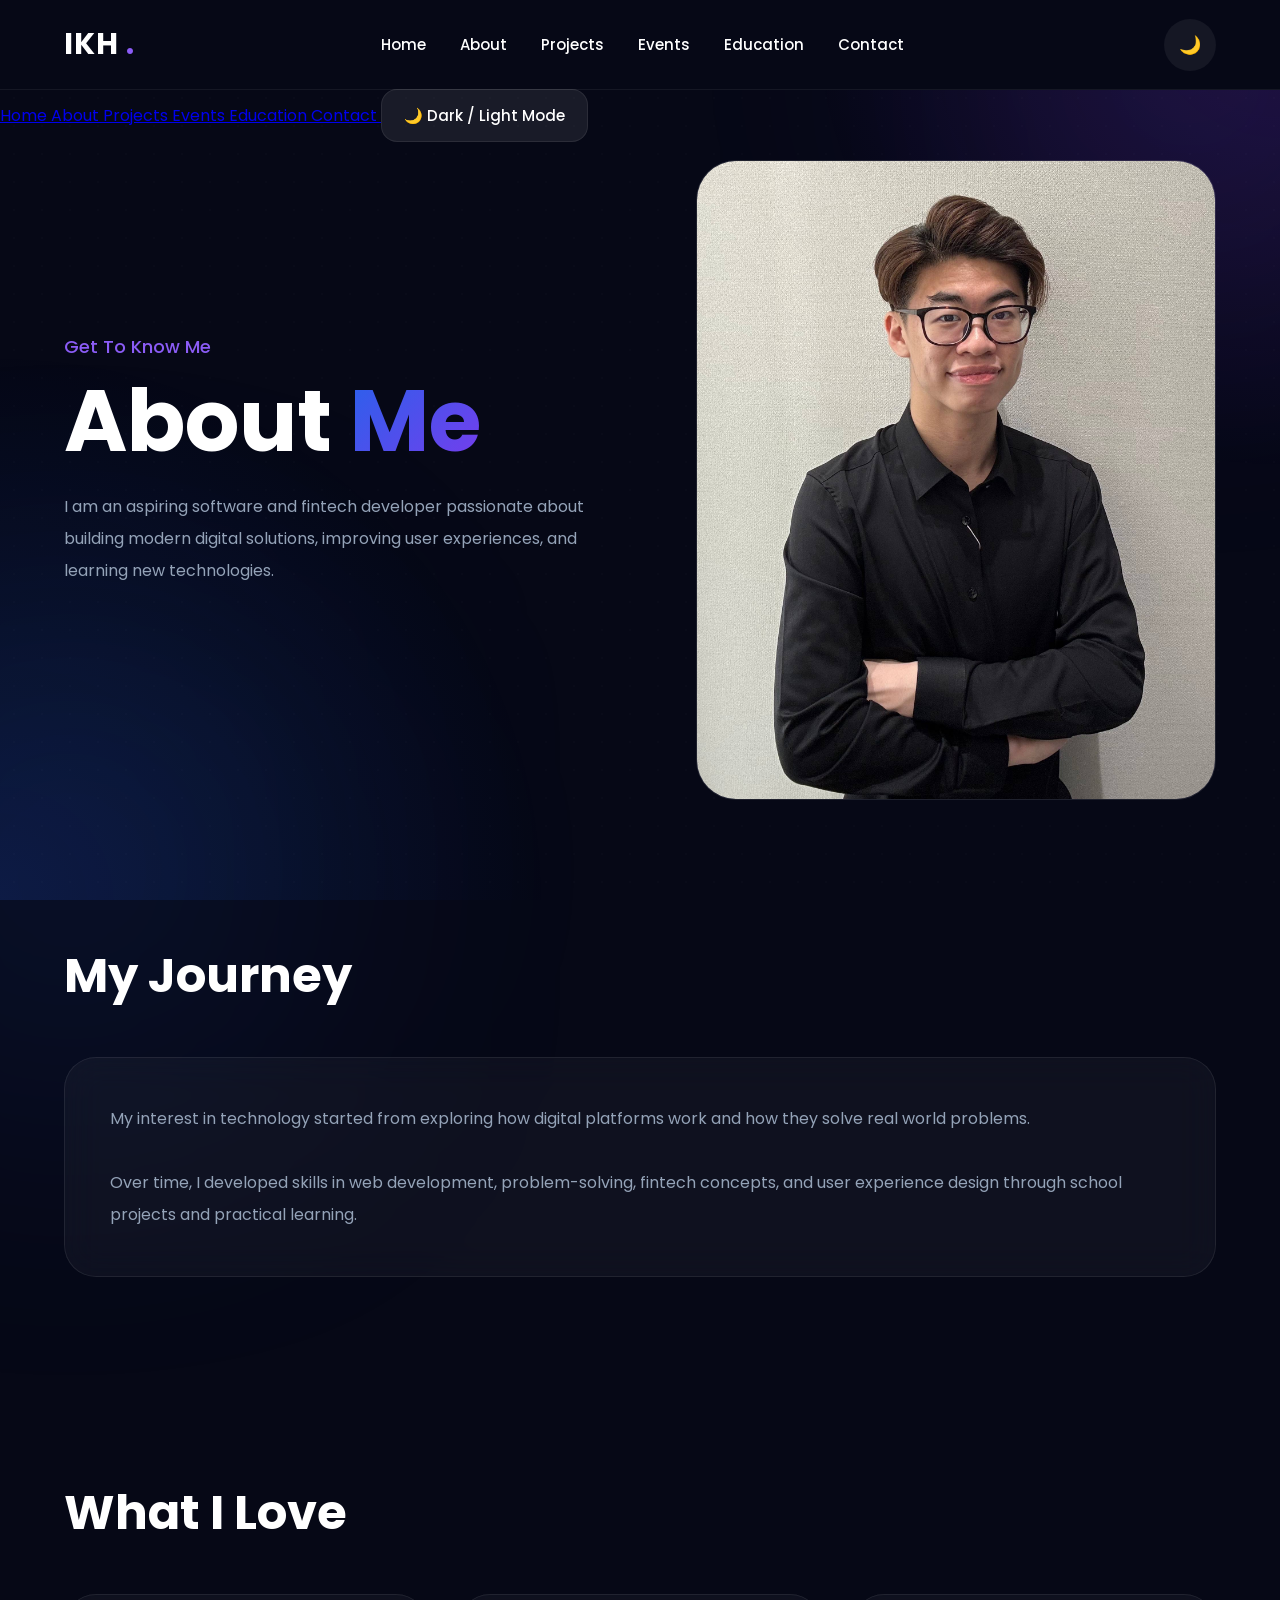
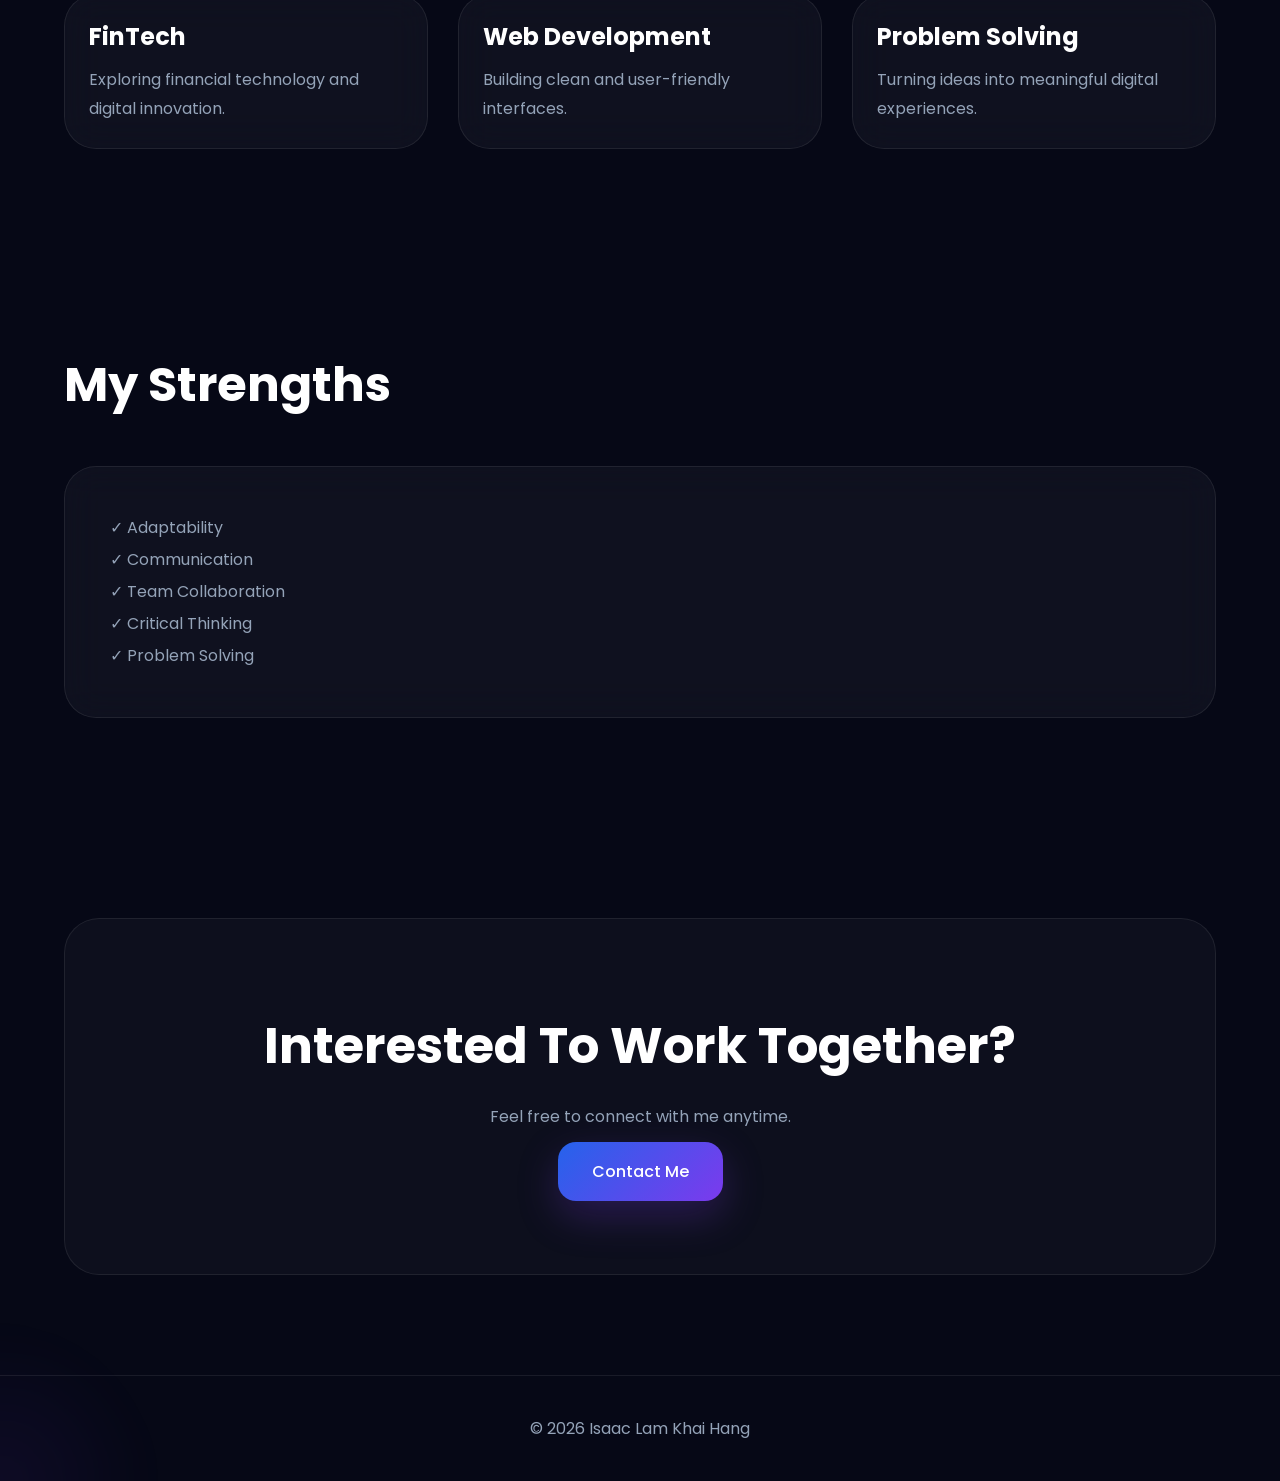
==== about.html @ e1bf3ef8 "updated website" ====
<!DOCTYPE html>
<html lang="en">
<head>
    <meta charset="UTF-8">

    <meta
        name="viewport"
        content="width=device-width, initial-scale=1.0"
    >

    <title>
        About | Isaac Portfolio
    </title>

    <link
        rel="stylesheet"
        href="css/style.css"
    >

    <link
        href="https://fonts.googleapis.com/css2?family=Poppins:wght@300;400;500;600;700&display=swap"
        rel="stylesheet"
    >
</head>

<body>

    <!-- Glow Background -->
    <div class="blur-circle blur-1"></div>
    <div class="blur-circle blur-2"></div>

    <!-- Navbar -->
<header>

    <nav class="navbar">

        <div class="logo">
            IKH
        </div>

        <!-- DESKTOP NAV -->

        <ul class="nav-links">

            <li>
                <a href="index.html">
                    Home
                </a>
            </li>

            <li>
                <a href="about.html">
                    About
                </a>
            </li>

            <li>
                <a href="projects.html">
                    Projects
                </a>
            </li>

            <li>
                <a href="events.html">
                    Events
                </a>
            </li>

            <li>
                <a href="education.html">
                    Education
                </a>
            </li>

            <li>
                <a href="contact.html">
                    Contact
                </a>
            </li>

        </ul>

        <div class="nav-right">

            <!-- HAMBURGER -->

            <div
                class="hamburger"
                id="hamburger"
            >
                <span></span>
                <span></span>
                <span></span>
            </div>

            <!-- DESKTOP THEME -->

            <button
                id="themeToggle"
                class="theme-toggle"
            >
                🌙
            </button>

        </div>

    </nav>

    <!-- MOBILE MENU -->

    <div
        class="mobile-menu"
        id="mobileMenu"
    >

        <a href="index.html">
            Home
        </a>

        <a href="about.html">
            About
        </a>

        <a href="projects.html">
            Projects
        </a>

        <a href="events.html">
            Events
        </a>

        <a href="education.html">
            Education
        </a>

        <a href="contact.html">
            Contact
        </a>

        <!-- MOBILE THEME BUTTON -->

        <button
            id="mobileThemeToggle"
            class="mobile-theme-toggle"
        >
            🌙 Dark / Light Mode
        </button>

    </div>

</header>

    <!-- Hero -->

    <section class="hero about-hero">

        <div class="hero-left">

            <p class="small-text">
                Get To Know Me
            </p>

            <h1>
                About
                <span>
                    Me
                </span>
            </h1>

            <p class="hero-description">
                I am an aspiring
                software and fintech
                developer passionate
                about building modern
                digital solutions,
                improving user
                experiences, and
                learning new
                technologies.
            </p>

        </div>

        <div class="hero-right">

            <div class="profile-card">

                <img
                    src="assets/LinkedIn PFP.jpg"
                    alt="profile"
                >

            </div>

        </div>

    </section>

    <!-- About Story -->

    <section class="preview-section">

        <div class="section-header">

            <h2>
                My Journey
            </h2>

        </div>

        <div class="preview-card">

            <p>
                My interest in
                technology started
                from exploring how
                digital platforms
                work and how they
                solve real world
                problems.
            </p>

            <br>

            <p>
                Over time, I developed
                skills in web
                development,
                problem-solving,
                fintech concepts,
                and user experience
                design through
                school projects and
                practical learning.
            </p>

        </div>

    </section>

    <!-- Interests -->

    <section class="preview-section">

        <div class="section-header">

            <h2>
                What I Love
            </h2>

        </div>

        <div class="projects-grid">

            <div class="project-card">

                <div class="card-content">

                    <h3>
                        FinTech
                    </h3>

                    <p>
                        Exploring
                        financial
                        technology
                        and digital
                        innovation.
                    </p>

                </div>

            </div>

            <div class="project-card">

                <div class="card-content">

                    <h3>
                        Web Development
                    </h3>

                    <p>
                        Building
                        clean and
                        user-friendly
                        interfaces.
                    </p>

                </div>

            </div>

            <div class="project-card">

                <div class="card-content">

                    <h3>
                        Problem Solving
                    </h3>

                    <p>
                        Turning ideas
                        into meaningful
                        digital
                        experiences.
                    </p>

                </div>

            </div>

        </div>

    </section>

    <!-- Skills -->

    <section class="preview-section">

        <div class="section-header">

            <h2>
                My Strengths
            </h2>

        </div>

        <div class="preview-card">

            <p>
                ✓ Adaptability
            </p>

            <p>
                ✓ Communication
            </p>

            <p>
                ✓ Team Collaboration
            </p>

            <p>
                ✓ Critical Thinking
            </p>

            <p>
                ✓ Problem Solving
            </p>

        </div>

    </section>

    <!-- CTA -->

    <section class="contact-section">

        <h2>
            Interested To
            Work Together?
        </h2>

        <p>
            Feel free to connect
            with me anytime.
        </p>

        <a
            href="contact.html"
            class="primary-btn"
        >
            Contact Me
        </a>

    </section>

    <!-- Footer -->

    <footer>

        <p>
            © 2026 Isaac Lam Khai Hang
        </p>

    </footer>

    <script src="js/script.js"></script>

</body>
</html>
---- css/style.css ----
/* ==========================================
   GOOGLE FONT
========================================== */

@import url(
'https://fonts.googleapis.com/css2?family=Poppins:wght@300;400;500;600;700;800&display=swap'
);

/* ==========================================
   RESET
========================================== */

*{
    margin:0;
    padding:0;
    box-sizing:border-box;
    font-family:
    'Poppins',
    sans-serif;
}

html{
    scroll-behavior:smooth;
}

:root{

    --bg:#060816;

    --card:
    rgba(
        255,
        255,
        255,
        0.04
    );

    --text:#ffffff;

    --sub:#94a3b8;

    --border:
    rgba(
        255,
        255,
        255,
        0.08
    );

    --shadow:
    rgba(
        124,
        58,
        237,
        0.18
    );

    --gradient:
    linear-gradient(
        135deg,
        #2563eb,
        #7c3aed
    );
}

/* ==========================================
   LIGHT THEME
========================================== */

body.light-theme{

    --bg:#f8fafc;

    --card:
    rgba(
        255,
        255,
        255,
        0.95
    );

    --text:#0f172a;

    --sub:#475569;

    --border:
    rgba(
        15,
        23,
        42,
        0.08
    );

    --shadow:
    rgba(
        99,
        102,
        241,
        0.12
    );
}

/* ==========================================
   BODY
========================================== */

body{

    background:
    var(--bg);

    color:
    var(--text);

    overflow-x:hidden;

    transition:
    background .35s ease,
    color .35s ease;

    position:relative;
}

/* ==========================================
   PREMIUM BACKGROUND
========================================== */

body::before{

    content:"";

    position:fixed;
    inset:0;

    background:

    radial-gradient(
        circle at top right,
        rgba(
            124,
            58,
            237,
            0.18
        ),
        transparent 30%
    ),

    radial-gradient(
        circle at bottom left,
        rgba(
            37,
            99,
            235,
            0.16
        ),
        transparent 35%
    );

    pointer-events:none;
    z-index:-2;

    animation:
    backgroundFloat
    18s ease-in-out infinite alternate;
}

@keyframes backgroundFloat{

    0%{
        transform:
        translate(0,0)
        scale(1);
    }

    50%{
        transform:
        translate(-20px,-10px)
        scale(1.05);
    }

    100%{
        transform:
        translate(20px,10px)
        scale(1);
    }

}

body::after{

    content:"";

    position:fixed;
    inset:0;

    background-image:
    radial-gradient(
        rgba(
            255,
            255,
            255,
            0.04
        ) 1px,
        transparent 1px
    );

    background-size:
    28px 28px;

    opacity:0.4;

    pointer-events:none;

    z-index:-1;

    animation:
    gridMove
    20s linear infinite;
}

@keyframes gridMove{

    0%{
        transform:
        translateY(0);
    }

    100%{
        transform:
        translateY(28px);
    }

}

body::before{
    z-index:-999;
}

body::after{
    z-index:-998;
}

/* ==========================================
   BLUR CIRCLES
========================================== */

.blur-circle{

    position:fixed;

    border-radius:50%;

    filter:
    blur(140px);

    z-index:-3;
}

.blur-1{

    width:380px;
    height:380px;

    background:
    rgba(
        124,
        58,
        237,
        0.14
    );

    top:-120px;
    right:-100px;
}

.blur-2{

    width:420px;
    height:420px;

    background:
    rgba(
        37,
        99,
        235,
        0.14
    );

    bottom:-180px;
    left:-140px;
}

/* ==========================================
   FINAL FIXED NAVBAR
========================================== */

header{

    position:fixed;

    top:0;
    left:0;

    width:100%;

    height:90px;

    z-index:999999;

    background:#060816 !important;

    border-bottom:
    1px solid
    rgba(
        255,
        255,
        255,
        0.06
    ) !important;

    box-shadow:
    0 2px 12px
    rgba(
        0,
        0,
        0,
        0.18
    );

    backdrop-filter:none !important;
    -webkit-backdrop-filter:none !important;
}

/* LIGHT MODE */

body.light-theme header{

    background:#ffffff !important;

    border-bottom:
    1px solid
    rgba(
        15,
        23,
        42,
        0.08
    ) !important;

    box-shadow:
    0 2px 12px
    rgba(
        0,
        0,
        0,
        0.04
    );
}

.navbar{

    width:90%;
    max-width:1400px;

    margin:auto;

    height:100%;

    display:flex;

    justify-content:
    space-between;

    align-items:center;
}

/* PUSH PAGE DOWN */

body{
    padding-top:90px;
}

/* ==========================================
   LOGO
========================================== */

.logo{

    font-size:30px;

    font-weight:700;

    letter-spacing:1px;
}

.logo::after{

    content:".";

    color:#8b5cf6;
}

/* ==========================================
   NAV LINKS
========================================== */

.nav-links{

    list-style:none;

    display:flex;

    align-items:center;

    gap:34px;
}

.nav-links a{

    position:relative;

    text-decoration:none;

    color:
    var(--text);

    font-size:15px;

    font-weight:500;

    transition:
    color .3s ease;
}

.nav-links a::after{

    content:"";

    position:absolute;

    left:0;
    bottom:-8px;

    width:0%;
    height:2px;

    border-radius:
    999px;

    background:
    linear-gradient(
        90deg,
        #2563eb,
        #7c3aed
    );

    transition:
    width .35s ease;
}

.nav-links a:hover{

    color:#8b5cf6;
}

.nav-links a:hover::after{

    width:100%;
}

.nav-right{

    display:flex;
    align-items:center;
    gap:15px;
}

/* ==========================================
   THEME TOGGLE
========================================== */

.theme-toggle{

    width:52px;
    height:52px;

    border:none;

    border-radius:50%;

    cursor:pointer;

    background:
    rgba(
        255,
        255,
        255,
        0.06
    );

    color:
    var(--text);

    font-size:18px;

    transition:
    .3s ease;
}

.theme-toggle:hover{

    transform:
    scale(1.06);
}

/* ==========================================
   BUTTONS (FIXED)
========================================== */

.primary-btn,
.secondary-btn,
.resume-btn{

    position:relative;

    overflow:hidden;

    isolation:isolate;

    border-radius:18px;

    text-decoration:none;

    transition:
    filter .3s ease,
    box-shadow .3s ease;
}

/* PRIMARY */

.primary-btn{

    background:
    var(--gradient);

    color:white;

    padding:
    18px 34px;

    border:none;

    font-weight:500;

    box-shadow:
    0 15px 40px
    rgba(
        124,
        58,
        237,
        0.25
    );
}

/* SECONDARY */

.secondary-btn,
.resume-btn{

    color:
    var(--text);

    border:
    1px solid
    var(--border);

    padding:
    18px 34px;

    background:
    transparent;
}

/* ==========================================
   HERO
========================================== */

.hero{

    width:90%;
    max-width:1400px;

    margin:auto;

    min-height:100vh;

    display:grid;

    grid-template-columns:
    1.1fr 1fr;

    align-items:center;

    gap:60px;

    padding:
    80px 0 40px;
}

.about-hero{
    min-height:70vh;
    padding-top:70px;
}

.hero-left{

    display:flex;

    flex-direction:column;

    justify-content:center;
}

.small-text{

    color:#8b5cf6;

    font-size:18px;

    font-weight:500;

    margin-bottom:18px;
}

.hero h1{

    max-width:720px;

    font-size:86px;

    line-height:1.02;

    margin-bottom:25px;

    font-weight:700;
}

.hero h1 span{

    background:
    var(--gradient);

    -webkit-background-clip:text;

    -webkit-text-fill-color:
    transparent;
}

.hero-description{

    max-width:580px;

    line-height:2;

    color:
    var(--sub);

    margin-bottom:40px;

    font-size:16px;
}

.hero-buttons{

    display:flex;

    gap:18px;

    flex-wrap:wrap;
}

/* ==========================================
   HERO STATS
========================================== */

.hero-stats{

    display:flex;

    gap:20px;

    margin-top:50px;

    flex-wrap:wrap;
}

.stat-card{

    min-width:180px;

    padding:
    24px 28px;

    border-radius:28px;

    background:
    var(--card);

    border:
    1px solid
    var(--border);

    backdrop-filter:
    blur(18px);

    transition:
    transform .35s ease,
    box-shadow .35s ease;
}

.stat-card:hover{

    transform:
    translateY(-8px);

    box-shadow:
    0 20px 50px
    rgba(
        124,
        58,
        237,
        0.16
    );
}

.stat-card h2{

    font-size:30px;

    margin-bottom:10px;

    background:
    var(--gradient);

    -webkit-background-clip:text;

    -webkit-text-fill-color:
    transparent;
}

.stat-card p{

    color:
    var(--sub);

    font-size:14px;
}

/* ==========================================
   PROFILE CARD
========================================== */

.hero-right{

    position:relative;

    display:flex;

    justify-content:center;
}

.profile-card{

    position:relative;

    width:520px;
    height:640px;

    overflow:hidden;

    border-radius:40px;

    background:
    rgba(
        255,
        255,
        255,
        0.03
    );

    border:
    1px solid
    var(--border);

    backdrop-filter:
    blur(18px);

    animation:
    heroFloat
    7s ease-in-out infinite;

    transition:
    transform .5s ease,
    box-shadow .5s ease;
}

.profile-card:hover{

    transform:
    translateY(-8px)
    scale(1.02);

    box-shadow:
    0 30px 80px
    rgba(
        124,
        58,
        237,
        0.22
    );
}

.profile-card img{

    width:100%;

    height:100%;

    object-fit:cover;
}

.hero-image{
    object-position:center top;
}

.profile-card::after{

    content:"";

    position:absolute;

    inset:-2px;

    border-radius:40px;

    background:
    linear-gradient(
        140deg,
        rgba(
            37,
            99,
            235,
            0.4
        ),
        rgba(
            124,
            58,
            237,
            0.4
        )
    );

    z-index:-1;

    filter:
    blur(22px);

    opacity:.6;
}

@keyframes heroFloat{

    0%{
        transform:
        translateY(0);
    }

    50%{
        transform:
        translateY(-10px);
    }

    100%{
        transform:
        translateY(0);
    }

}

/* ==========================================
   FLOATING TAGS
========================================== */

.floating-card{

    position:absolute;

    padding:
    16px 24px;

    border-radius:20px;

    background:
    rgba(
        255,
        255,
        255,
        0.06
    );

    border:
    1px solid
    var(--border);

    backdrop-filter:
    blur(20px);

    animation:
    floatingTag
    4s ease-in-out infinite;
}

.top-card{
    top:90px;
    right:-20px;
}

.bottom-card{
    bottom:80px;
    left:-40px;

    animation-delay:2s;
}

@keyframes floatingTag{

    0%{
        transform:
        translateY(0);
    }

    50%{
        transform:
        translateY(-12px);
    }

    100%{
        transform:
        translateY(0);
    }

}

/* ==========================================
   SECTION
========================================== */

.preview-section{

    width:90%;
    max-width:1400px;

    margin:auto;

    padding:
    100px 0;
}

.section-header{

    display:flex;

    justify-content:
    space-between;

    align-items:center;

    margin-bottom:45px;
}

.section-header h2{

    font-size:48px;
}

.view-more{

    text-decoration:none;

    color:#8b5cf6;

    font-weight:600;

    transition:
    opacity .3s ease;
}

.view-more:hover{

    opacity:.75;
}

/* ==========================================
   GLOBAL CARD STYLE
========================================== */

.preview-card,
.project-card,
.event-card,
.timeline-content,
.contact-info,
.contact-form-card{

    background:
    var(--card);

    border:
    1px solid
    var(--border);

    backdrop-filter:
    blur(18px);

    border-radius:32px;
}

/* ==========================================
   PREVIEW CARD
========================================== */

.preview-card{

    padding:45px;

    color:
    var(--sub);

    line-height:2;

    transition:
    transform .35s ease,
    box-shadow .35s ease;
}

.preview-card:hover{

    transform:
    translateY(-8px);

    box-shadow:
    0 20px 50px
    rgba(
        124,
        58,
        237,
        0.15
    );
}

/* ==========================================
   DUAL GRID
========================================== */

.dual-grid{

    display:grid;

    grid-template-columns:
    repeat(2,1fr);

    gap:30px;
}

.dual-grid .preview-card{

    padding:40px;
}

.dual-grid h3{

    font-size:28px;

    margin-bottom:18px;
}

.dual-grid p{

    color:
    var(--sub);

    line-height:1.9;

    margin-bottom:25px;
}

/* ==========================================
   PROJECTS
========================================== */

.projects-grid{

    display:grid;

    grid-template-columns:
    repeat(3,1fr);

    gap:30px;
}

.project-card{

    position:relative;

    overflow:hidden;

    transition:
    transform .4s ease,
    box-shadow .4s ease;
}

.project-card:hover{

    transform:
    translateY(-10px);

    box-shadow:
    0 20px 50px
    rgba(
        124,
        58,
        237,
        .15
    );
}

.project-card img{

    width:100%;

    height:250px;

    object-fit:cover;

    transition:
    transform .45s ease;
}

.project-card:hover img{

    transform:
    scale(1.05);
}

.project-card h3{

    font-size:24px;

    padding:
    24px 24px 12px;
}

.project-card p{

    padding:
    0 24px 24px;

    color:
    var(--sub);

    line-height:1.8;
}

/* ==========================================
   EVENTS
========================================== */

.events-grid{

    display:grid;

    grid-template-columns:
    repeat(3,1fr);

    gap:30px;
}

.event-card{

    padding:35px;

    transition:
    transform .35s ease,
    box-shadow .35s ease;
}

.event-card:hover{

    transform:
    translateY(-8px);

    box-shadow:
    0 20px 50px
    rgba(
        124,
        58,
        237,
        .15
    );
}

.event-date{

    display:inline-flex;

    padding:
    10px 18px;

    border-radius:
    999px;

    background:
    var(--gradient);

    color:white;

    font-size:12px;

    font-weight:600;

    margin-bottom:20px;
}

.event-card h3{

    font-size:24px;

    margin-bottom:15px;
}

.event-card p{

    color:
    var(--sub);

    line-height:1.8;
}

/* ==========================================
   EDUCATION TIMELINE
========================================== */

.timeline{

    max-width:900px;

    margin:auto;

    position:relative;
}

.timeline::before{

    content:"";

    position:absolute;

    left:13px;
    top:0;

    width:3px;
    height:100%;

    background:
    var(--gradient);
}

.timeline-item{

    position:relative;

    padding-left:65px;

    margin-bottom:40px;
}

.timeline-dot{

    position:absolute;

    left:0;
    top:8px;

    width:28px;
    height:28px;

    border-radius:50%;

    background:
    var(--gradient);
}

.timeline-content{

    padding:35px;
}

.timeline-year{

    color:#8b5cf6;

    font-size:14px;

    font-weight:600;
}

.timeline-content h3{

    margin:
    14px 0;

    font-size:25px;
}

.timeline-content p{

    color:
    var(--sub);

    line-height:1.8;
}

/* ==========================================
   CONTACT
========================================== */

.contact-wrapper{

    display:grid;

    grid-template-columns:
    1fr 1fr;

    gap:35px;
}

.contact-info,
.contact-form-card{

    padding:45px;

    transition:
    transform .35s ease,
    box-shadow .35s ease;
}

.contact-info:hover,
.contact-form-card:hover{

    transform:
    translateY(-8px);

    box-shadow:
    0 20px 50px
    rgba(
        124,
        58,
        237,
        .15
    );
}

.input-group{

    margin-bottom:18px;
}

.input-group input,
.input-group textarea{

    width:100%;

    padding:18px;

    border-radius:18px;

    border:
    1px solid
    var(--border);

    background:
    rgba(
        255,
        255,
        255,
        0.04
    );

    color:
    var(--text);

    outline:none;

    transition:
    border .3s ease,
    box-shadow .3s ease;
}

.input-group input:focus,
.input-group textarea:focus{

    border:
    1px solid
    #7c3aed;

    box-shadow:
    0 0 18px
    rgba(
        124,
        58,
        237,
        .15
    );
}

/* ==========================================
   CTA SECTION
========================================== */

.contact-section{

    width:90%;
    max-width:1400px;

    margin:
    100px auto;

    text-align:center;

    padding:
    90px 40px;

    border-radius:35px;

    background:
    rgba(
        255,
        255,
        255,
        0.03
    );

    border:
    1px solid
    var(--border);
}

.contact-section h2{

    font-size:50px;

    margin-bottom:20px;
}

.contact-section p{

    color:
    var(--sub);

    margin-bottom:30px;
}

/* ==========================================
   FOOTER
========================================== */

footer{

    text-align:center;

    padding:40px;

    border-top:
    1px solid
    var(--border);

    color:
    var(--sub);
}

/* ==========================================
   REVEAL ANIMATION
========================================== */

.hero,
.preview-section,
.contact-section,
.project-card,
.preview-card,
.event-card,
.timeline-item,
.contact-info,
.contact-form-card{

    opacity:0;

    transform:
    translateY(40px);

    transition:
    opacity .9s ease,
    transform .9s ease;
}

.show-element{

    opacity:1 !important;

    transform:
    translateY(0) !important;
}

/* ==========================================
   CURSOR GLOW
========================================== */

.cursor-glow{

    position:fixed;

    width:300px;
    height:300px;

    border-radius:50%;

    pointer-events:none;

    background:
    radial-gradient(
        circle,
        rgba(
            124,
            58,
            237,
            .08
        ),
        transparent 70%
    );

    filter:
    blur(20px);

    z-index:-1;

    transform:
    translate(-50%,-50%);
}

/* ==========================================
   MOBILE
========================================== */

@media(max-width:1100px){

    .hero{

        grid-template-columns:
        1fr;

        text-align:center;

        min-height:auto;

        padding-top:80px;
    }

    .projects-grid,
    .events-grid,
    .dual-grid,
    .contact-wrapper{

        grid-template-columns:
        1fr;
    }

    .hero-buttons,
    .hero-stats{

        justify-content:center;
    }

    .hero h1{

        font-size:58px;
    }

    .section-header h2{

        font-size:36px;
    }

    .profile-card{

        width:100%;
        max-width:420px;
        height:520px;
    }

    .floating-card,
    .cursor-glow{

        display:none;
    }

    .nav-links{

        display:none;
    }
}

/* ==========================================
   MOBILE THEME TOGGLE
========================================== */

.mobile-theme-toggle{

    border:none;

    background:
    rgba(
        255,
        255,
        255,
        0.08
    );

    color:
    var(--text);

    padding:
    14px 22px;

    border-radius:16px;

    font-size:15px;

    font-weight:500;

    cursor:pointer;

    border:
    1px solid
    var(--border);

    transition:
    .3s ease;
}

.mobile-theme-toggle:hover{

    transform:
    translateY(-2px);

    background:
    rgba(
        255,
        255,
        255,
        0.12
    );
}
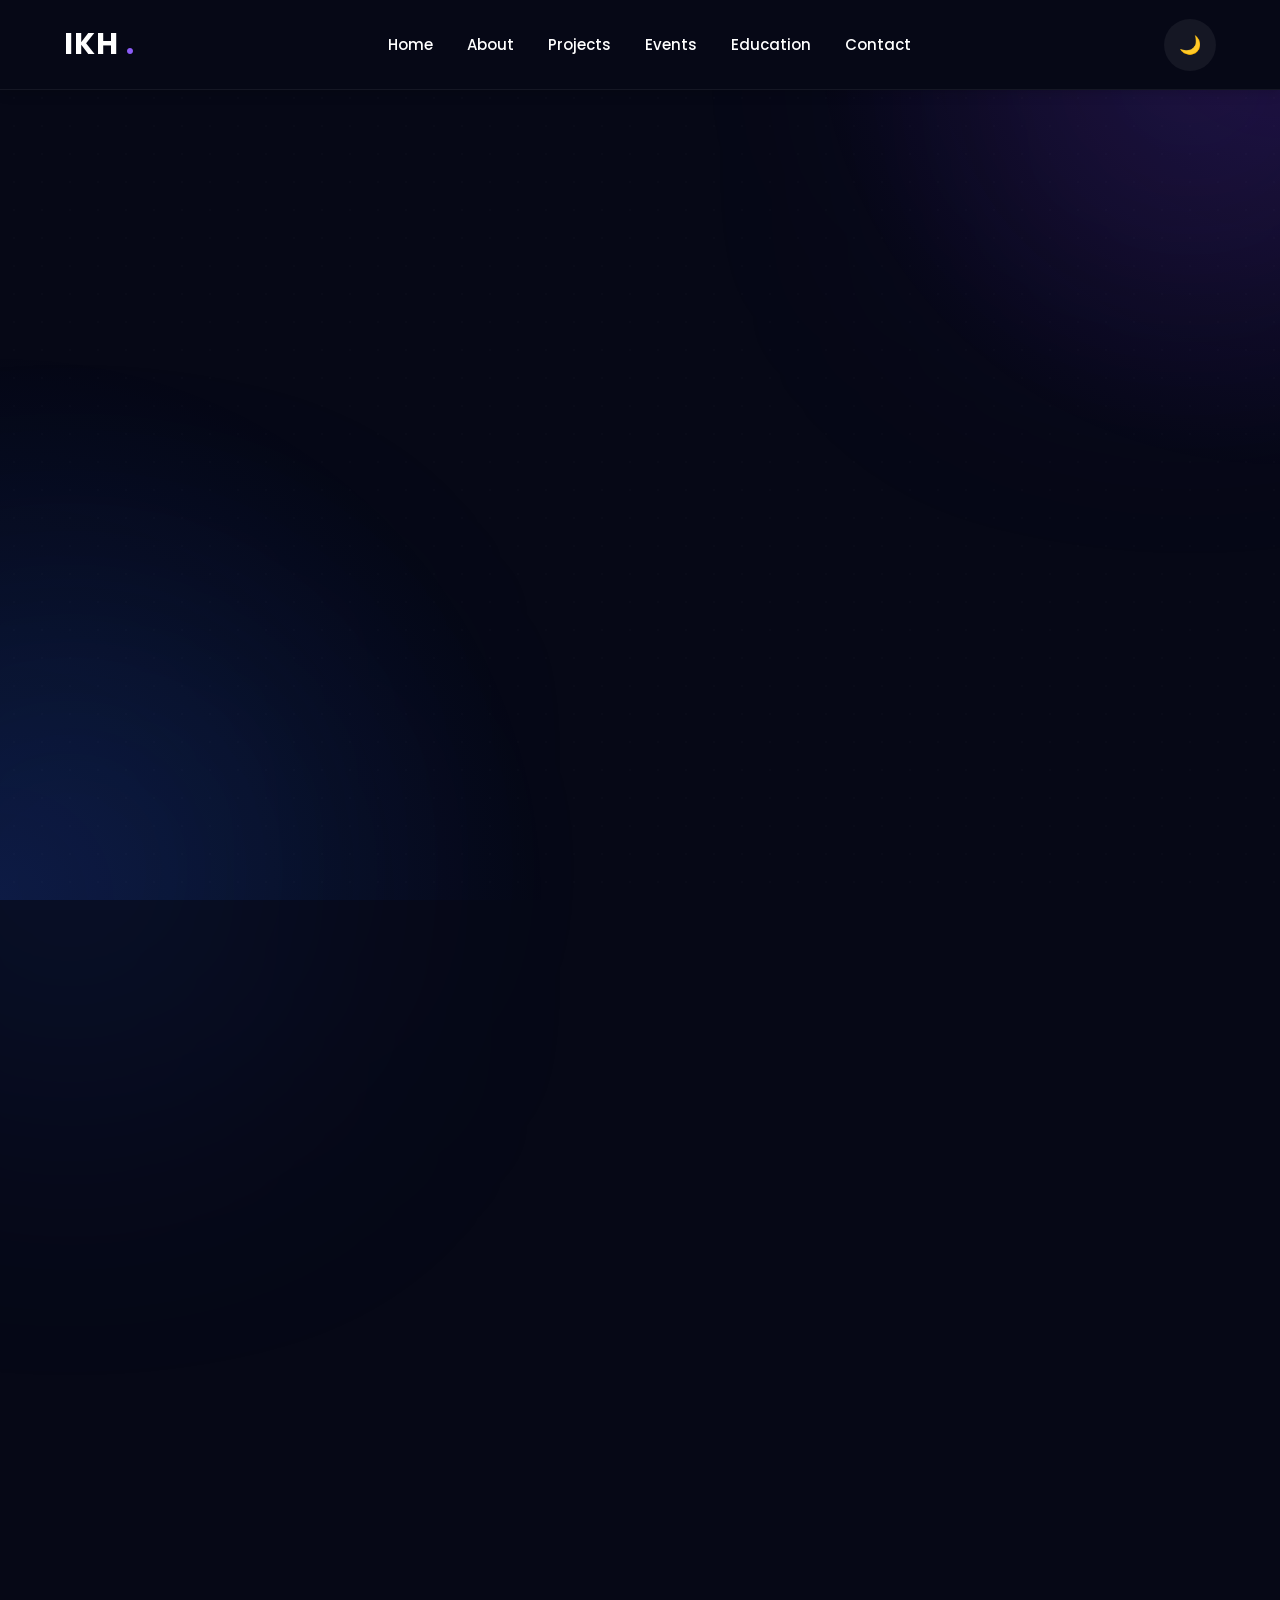
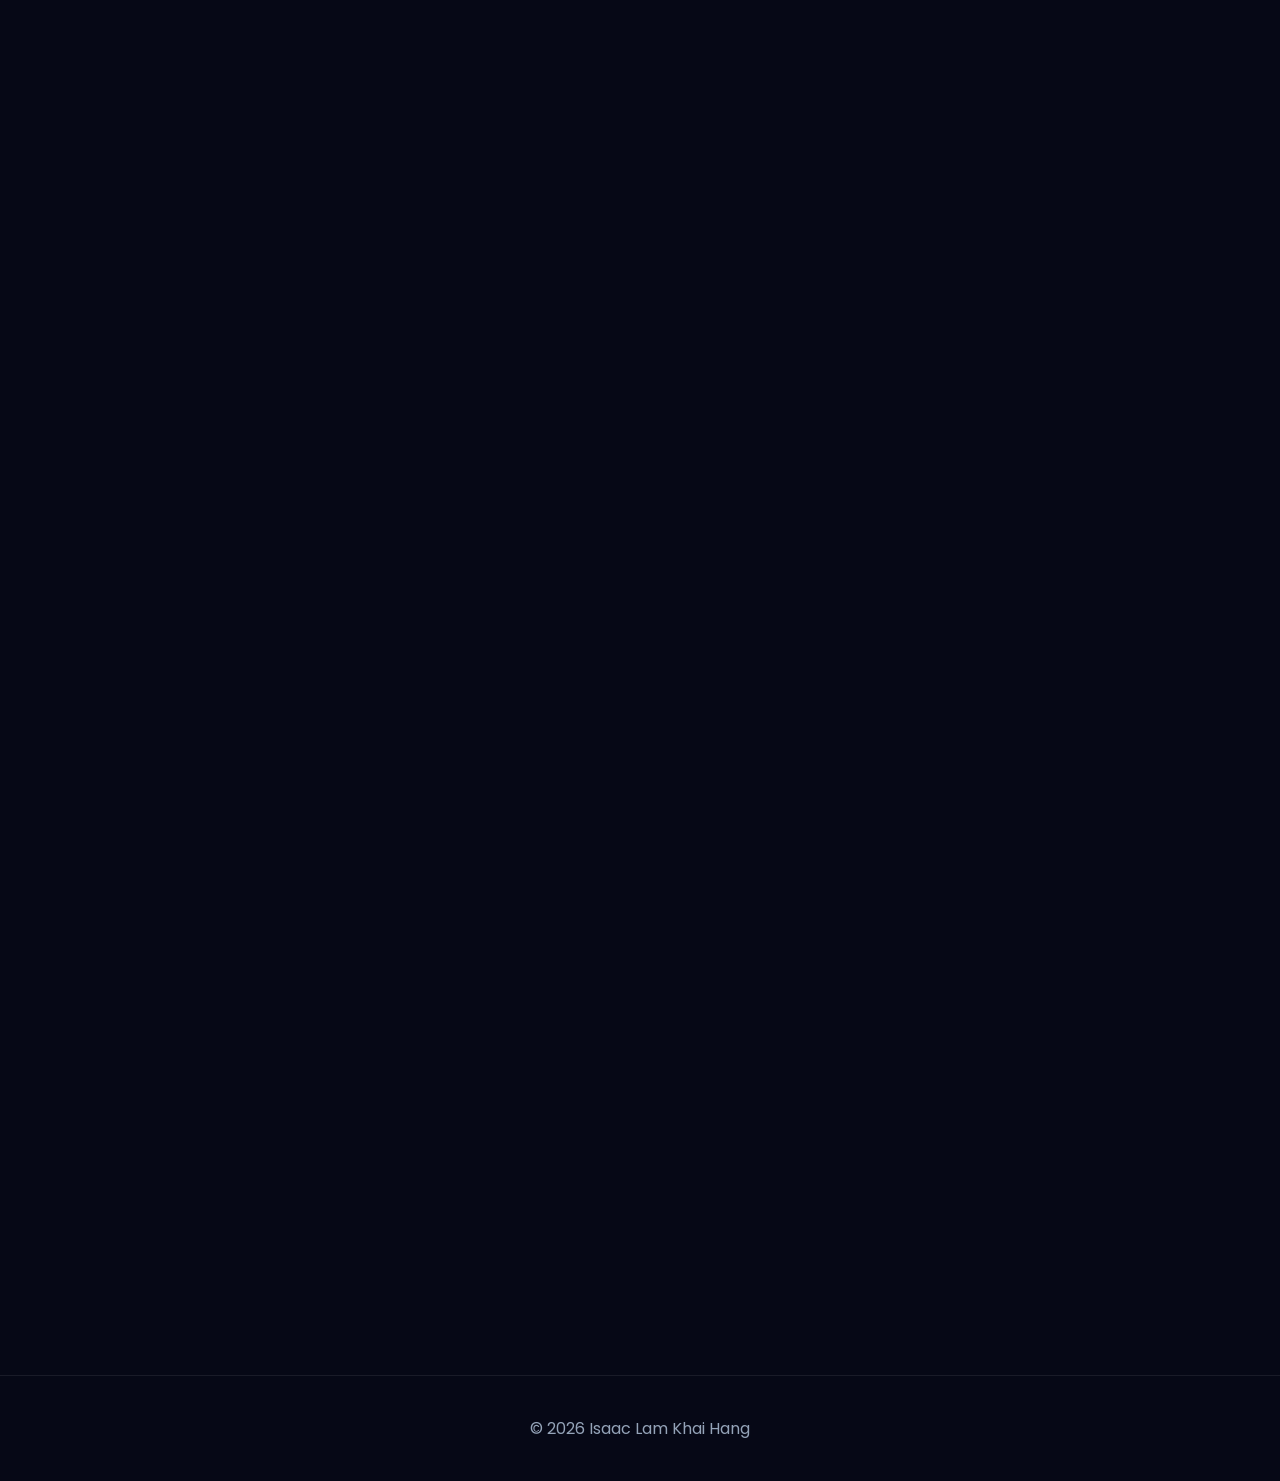
==== commit efcf26b2: "updated website" ====
--- a/about.html
+++ b/about.html
@@ -34,6 +34,8 @@
 
     <nav class="navbar">
 
+        <!-- LOGO -->
+
         <div class="logo">
             IKH
         </div>
@@ -80,75 +82,78 @@
 
         </ul>
 
+        <!-- RIGHT SIDE -->
+
         <div class="nav-right">
 
-            <!-- HAMBURGER -->
-
-            <div
+            <!-- DESKTOP THEME -->
+
+            <button
+                id="themeToggle"
+                class="theme-toggle"
+            >
+                🌙
+            </button>
+
+            <!-- HAMBURGER ICON -->
+
+            <button
                 class="hamburger"
                 id="hamburger"
             >
                 <span></span>
                 <span></span>
                 <span></span>
-            </div>
-
-            <!-- DESKTOP THEME -->
-
-            <button
-                id="themeToggle"
-                class="theme-toggle"
-            >
-                🌙
             </button>
 
         </div>
 
     </nav>
 
-    <!-- MOBILE MENU -->
-
-    <div
-        class="mobile-menu"
-        id="mobileMenu"
+</header>
+
+<!-- MOBILE MENU -->
+<!-- IMPORTANT: OUTSIDE HEADER -->
+
+<div
+    class="mobile-menu"
+    id="mobileMenu"
+>
+
+    <a href="index.html">
+        Home
+    </a>
+
+    <a href="about.html">
+        About
+    </a>
+
+    <a href="projects.html">
+        Projects
+    </a>
+
+    <a href="events.html">
+        Events
+    </a>
+
+    <a href="education.html">
+        Education
+    </a>
+
+    <a href="contact.html">
+        Contact
+    </a>
+
+    <!-- MOBILE THEME BUTTON -->
+
+    <button
+        id="mobileThemeToggle"
+        class="mobile-theme-toggle"
     >
-
-        <a href="index.html">
-            Home
-        </a>
-
-        <a href="about.html">
-            About
-        </a>
-
-        <a href="projects.html">
-            Projects
-        </a>
-
-        <a href="events.html">
-            Events
-        </a>
-
-        <a href="education.html">
-            Education
-        </a>
-
-        <a href="contact.html">
-            Contact
-        </a>
-
-        <!-- MOBILE THEME BUTTON -->
-
-        <button
-            id="mobileThemeToggle"
-            class="mobile-theme-toggle"
-        >
-            🌙 Dark / Light Mode
-        </button>
-
-    </div>
-
-</header>
+        🌙 Dark / Light Mode
+    </button>
+
+</div>
 
     <!-- Hero -->
 
--- a/css/style.css
+++ b/css/style.css
@@ -1666,4 +1666,142 @@
         255,
         0.12
     );
+}
+
+/* ==========================================
+   MOBILE NAV FIX
+========================================== */
+
+.hamburger{
+    display:none;
+}
+
+.mobile-menu{
+    display:none;
+}
+
+@media(max-width:1100px){
+
+    /* Hide desktop nav */
+    .nav-links{
+        display:none !important;
+    }
+
+    /* Show hamburger */
+    .hamburger{
+        display:flex !important;
+        flex-direction:column;
+        justify-content:center;
+        align-items:center;
+        gap:5px;
+
+        width:50px;
+        height:50px;
+
+        border:none;
+        background:transparent;
+        cursor:pointer;
+    }
+
+    .hamburger span{
+        width:26px;
+        height:3px;
+        border-radius:999px;
+        background:var(--text);
+        transition:.3s ease;
+    }
+
+    /* X animation */
+    .hamburger.active span:nth-child(1){
+        transform:
+        rotate(45deg)
+        translate(6px,6px);
+    }
+
+    .hamburger.active span:nth-child(2){
+        opacity:0;
+    }
+
+    .hamburger.active span:nth-child(3){
+        transform:
+        rotate(-45deg)
+        translate(5px,-5px);
+    }
+
+    /* Mobile dropdown */
+    .mobile-menu{
+
+        position:fixed;
+
+        top:90px;
+        left:0;
+
+        width:100%;
+
+        padding:25px;
+
+        display:flex;
+        flex-direction:column;
+        gap:18px;
+
+        background:rgba(6,8,22,0.98);
+
+        backdrop-filter:blur(20px);
+
+        transform:
+        translateY(-20px);
+
+        opacity:0;
+        visibility:hidden;
+
+        transition:
+        all .35s ease;
+
+        z-index:99999;
+    }
+
+    /* Light mode */
+    body.light-theme .mobile-menu{
+        background:
+        rgba(255,255,255,0.98);
+    }
+
+    .mobile-menu.active{
+        opacity:1;
+        visibility:visible;
+        transform:translateY(0);
+    }
+
+    .mobile-menu a{
+
+        text-decoration:none;
+
+        color:var(--text);
+
+        font-size:18px;
+        font-weight:500;
+    }
+
+    .mobile-theme-toggle{
+
+        margin-top:10px;
+
+        border:none;
+
+        border-radius:18px;
+
+        padding:16px 20px;
+
+        cursor:pointer;
+
+        background:var(--card);
+
+        color:var(--text);
+
+        font-size:16px;
+
+        border:
+        1px solid
+        var(--border);
+    }
 }
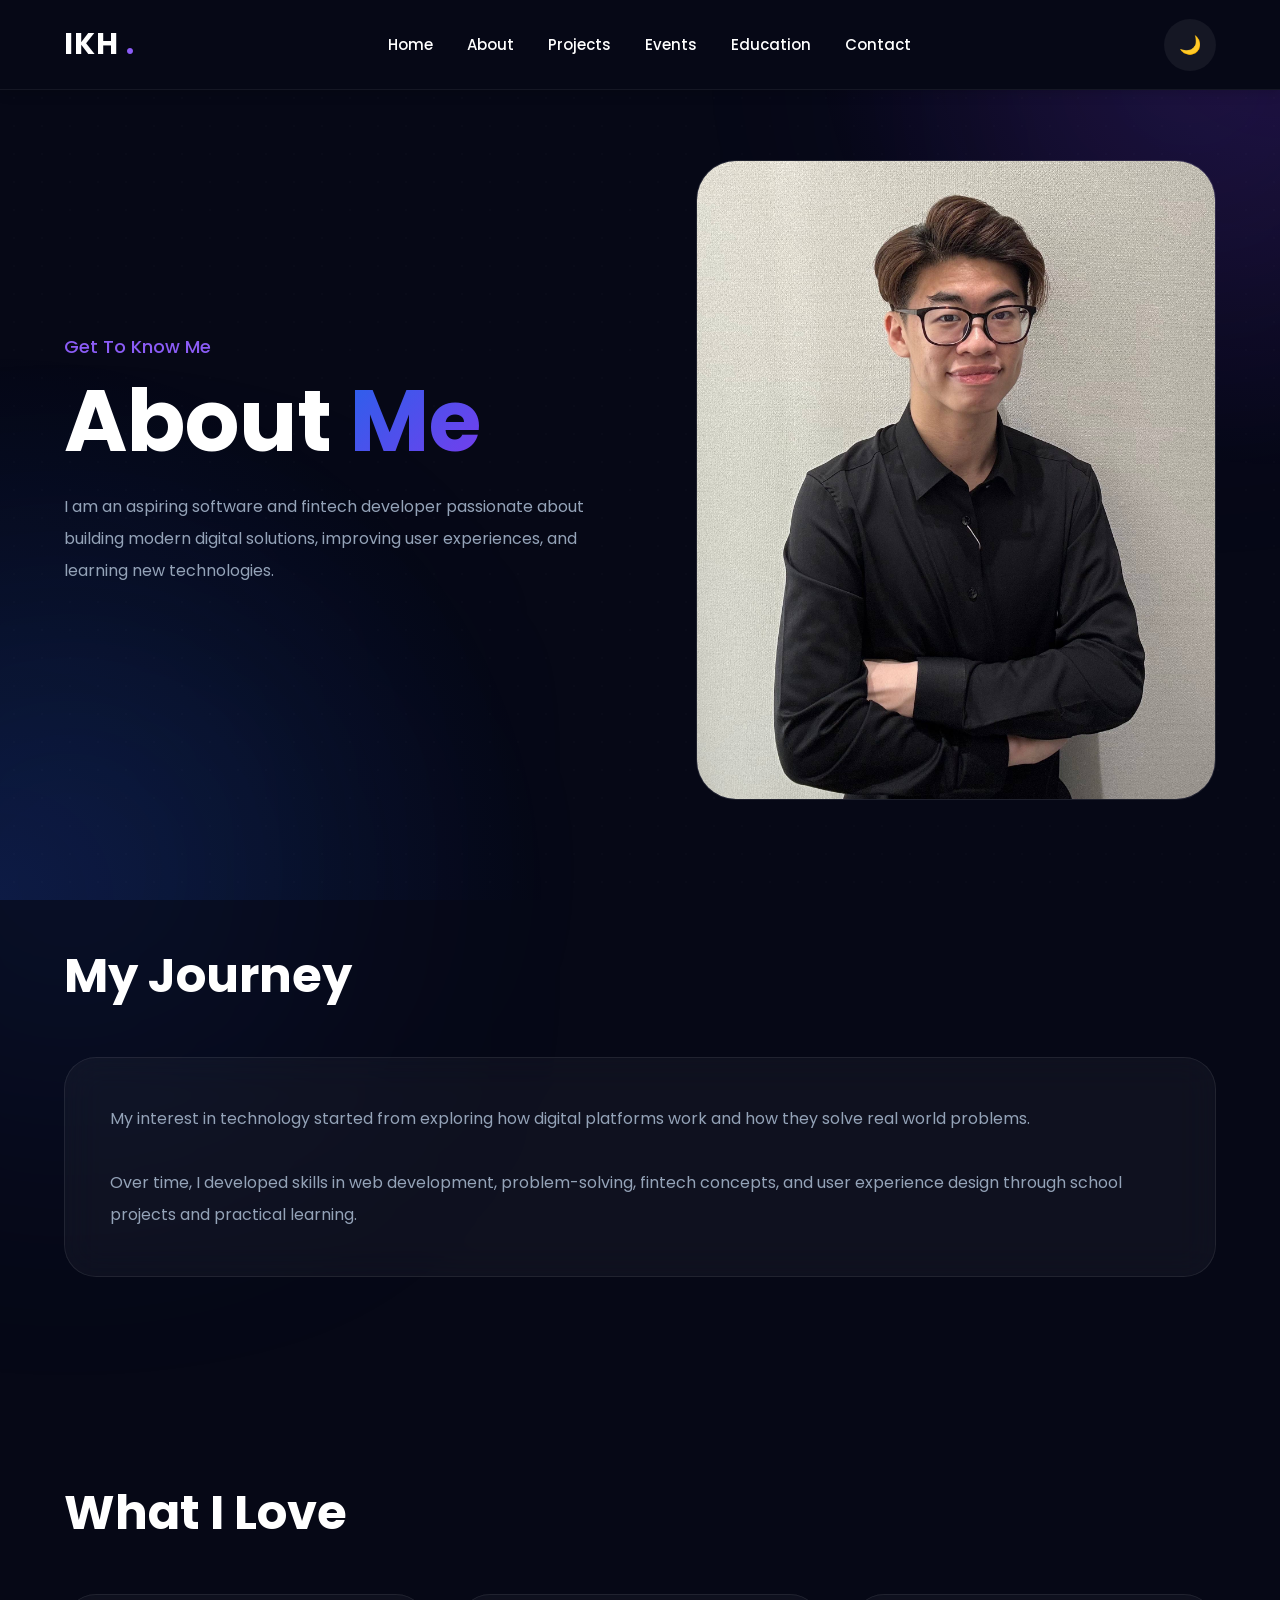
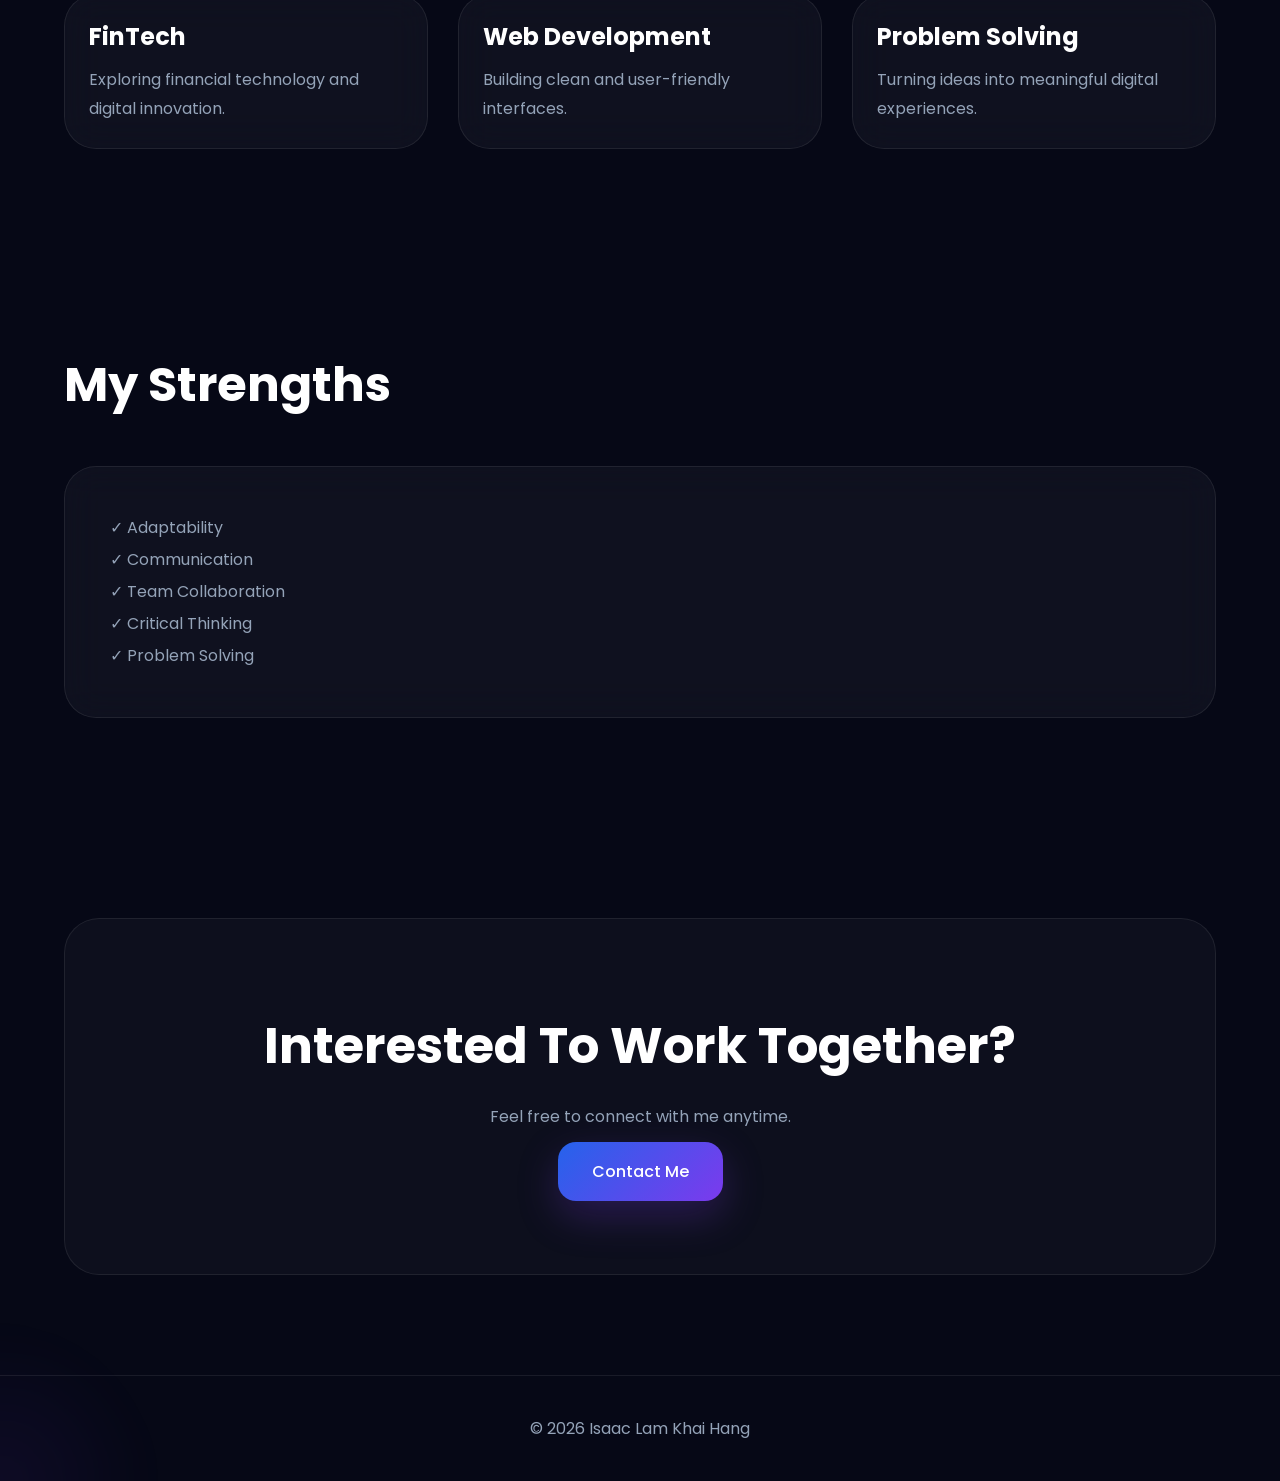
==== commit 65c33c7a: "updated website" ====
--- a/about.html
+++ b/about.html
@@ -9,7 +9,7 @@
     >
 
     <title>
-        About | Isaac Portfolio
+        About
     </title>
 
     <link
--- a/css/style.css
+++ b/css/style.css
@@ -1490,6 +1490,7 @@
    REVEAL ANIMATION
 ========================================== */
 
+/* Default visible */
 .hero,
 .preview-section,
 .contact-section,
@@ -1500,22 +1501,22 @@
 .contact-info,
 .contact-form-card{
 
+    opacity:1;
+    transform:translateY(0);
+}
+
+/* Only animate when JS adds class */
+.animate-on-scroll{
     opacity:0;
-
-    transform:
-    translateY(40px);
-
+    transform:translateY(40px);
     transition:
     opacity .9s ease,
     transform .9s ease;
 }
 
 .show-element{
-
     opacity:1 !important;
-
-    transform:
-    translateY(0) !important;
+    transform:translateY(0) !important;
 }
 
 /* ==========================================
@@ -1689,7 +1690,7 @@
 
     /* Show hamburger */
     .hamburger{
-        display:flex !important;
+        display:flex;
         flex-direction:column;
         justify-content:center;
         align-items:center;
@@ -1698,8 +1699,8 @@
         width:50px;
         height:50px;
 
+        background:transparent;
         border:none;
-        background:transparent;
         cursor:pointer;
     }
 
@@ -1728,7 +1729,7 @@
         translate(5px,-5px);
     }
 
-    /* Mobile dropdown */
+    /* Mobile Menu */
     .mobile-menu{
 
         position:fixed;
@@ -1740,24 +1741,38 @@
 
         padding:25px;
 
-        display:flex;
+        background:
+        rgba(6,8,22,0.98);
+
+        backdrop-filter:
+        blur(20px);
+
         flex-direction:column;
+
         gap:18px;
 
-        background:rgba(6,8,22,0.98);
-
-        backdrop-filter:blur(20px);
+        z-index:99999;
+
+        opacity:0;
+        visibility:hidden;
 
         transform:
         translateY(-20px);
 
-        opacity:0;
-        visibility:hidden;
-
         transition:
         all .35s ease;
 
-        z-index:99999;
+        display:flex;
+    }
+
+    /* Open menu */
+    .mobile-menu.active{
+
+        opacity:1;
+        visibility:visible;
+
+        transform:
+        translateY(0);
     }
 
     /* Light mode */
@@ -1766,12 +1781,6 @@
         rgba(255,255,255,0.98);
     }
 
-    .mobile-menu.active{
-        opacity:1;
-        visibility:visible;
-        transform:translateY(0);
-    }
-
     .mobile-menu a{
 
         text-decoration:none;
@@ -1779,9 +1788,11 @@
         color:var(--text);
 
         font-size:18px;
+
         font-weight:500;
     }
 
+    /* Mobile Theme Button */
     .mobile-theme-toggle{
 
         margin-top:10px;
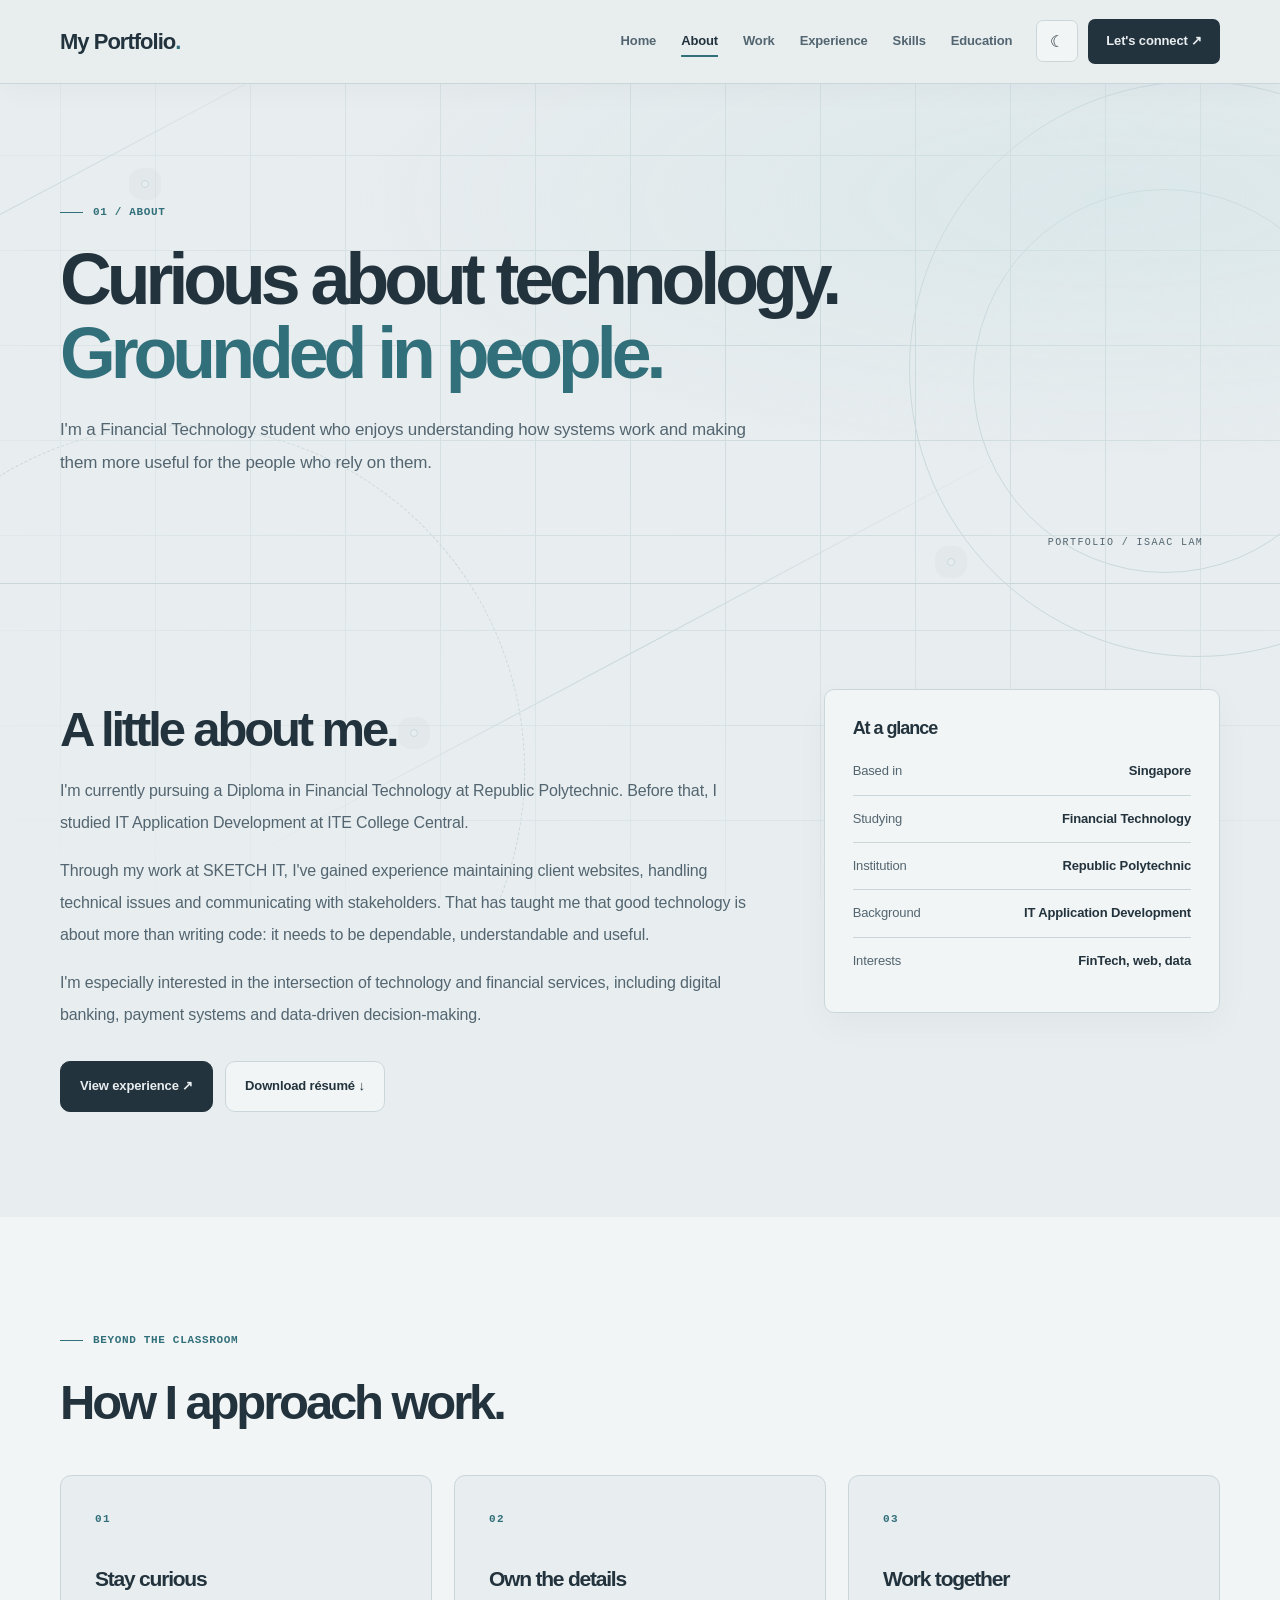
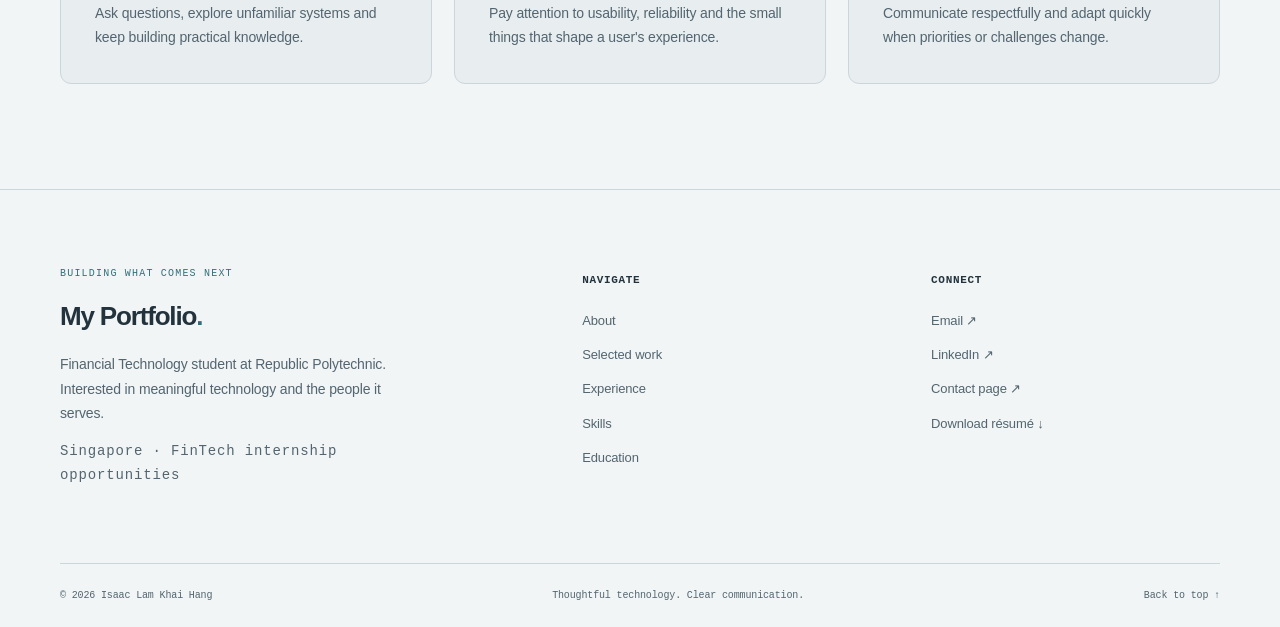
==== commit 0279968c: "Update portfolio design" ====
--- a/about.html
+++ b/about.html
@@ -1,396 +1,426 @@
-<!DOCTYPE html>
+<!doctype html>
 <html lang="en">
 <head>
-    <meta charset="UTF-8">
-
-    <meta
-        name="viewport"
-        content="width=device-width, initial-scale=1.0"
-    >
-
-    <title>
-        About
-    </title>
-
-    <link
-        rel="stylesheet"
-        href="css/style.css"
-    >
-
-    <link
-        href="https://fonts.googleapis.com/css2?family=Poppins:wght@300;400;500;600;700&display=swap"
-        rel="stylesheet"
-    >
+  <meta charset="utf-8">
+  <meta name="viewport" content="width=device-width, initial-scale=1">
+  <meta name="theme-color" content="#e8edef">
+  <meta name="description" content="Isaac Lam Khai Hang — Financial Technology student at Republic Polytechnic, with IT consulting experience in Singapore.">
+  <title>About | Isaac Lam — FinTech Portfolio</title>
+  <script>
+    (() => {
+      let saved=null;
+      try { saved=localStorage.getItem('isaac-theme'); } catch(e) {}
+      document.documentElement.dataset.theme=saved==='light'||saved==='dark'
+        ?saved:(matchMedia('(prefers-color-scheme: dark)').matches?'dark':'light');
+    })();
+  </script>
+  <style>
+
+:root {
+  color-scheme: light;
+  --bg:#e8edef; --surface:#f2f5f5; --surface-2:#dde6e9; --ink:#23333d;
+  --muted:#526570; --line:#cbd6db; --accent:#316f7a; --accent-soft:#d0e3e6;
+  --nav:rgba(232,237,239,.94); --deep:#22353f; --deep-ink:#e9f2f3;
+  --shadow:0 18px 45px rgba(26,47,59,.065);
+}
+html[data-theme="dark"] {
+  color-scheme:dark;
+  --bg:#1c2932; --surface:#283944; --surface-2:#324550; --ink:#e8eff0;
+  --muted:#b2c4cb; --line:#405560; --accent:#a0d1d6; --accent-soft:#354e59;
+  --nav:rgba(28,41,50,.95); --deep:#17232c; --deep-ink:#e9f2f3;
+  --shadow:0 18px 50px rgba(0,0,0,.13);
+}
+*{box-sizing:border-box}
+html{scroll-behavior:smooth}
+body{margin:0;background:var(--bg);color:var(--ink);font:16px/1.72 "Segoe UI",Arial,sans-serif;-webkit-font-smoothing:antialiased}
+a{color:inherit;text-decoration:none}
+button,input,textarea{font:inherit}
+button{cursor:pointer}
+img{max-width:100%}
+:focus-visible{outline:3px solid var(--accent);outline-offset:4px}
+::selection{background:var(--accent-soft)}
+.container{width:min(1160px,calc(100% - 56px));margin:auto}
+.skip{position:absolute;top:-100px;left:16px;padding:12px;background:var(--surface);z-index:99}
+.skip:focus{top:12px}
+header{position:sticky;top:0;z-index:30;background:var(--nav);border-bottom:1px solid var(--line);backdrop-filter:blur(18px)}
+.nav-shell{min-height:78px;display:flex;align-items:center;justify-content:space-between;gap:24px}
+.wordmark{font-weight:800;letter-spacing:-.065em;font-size:21px;white-space:nowrap}
+.wordmark i{color:var(--accent);font-style:normal}
+.desktop-nav{display:flex;align-items:center;gap:28px;margin-left:auto}
+.desktop-nav a{font-size:13px;font-weight:650;color:var(--muted);transition:color .2s}
+.desktop-nav a:hover,.desktop-nav a[aria-current=page]{color:var(--ink)}
+.desktop-nav a[aria-current=page]{text-decoration:underline;text-decoration-color:var(--accent);text-underline-offset:10px;text-decoration-thickness:2px}
+.nav-right{display:flex;align-items:center;gap:10px}
+.icon-btn{width:42px;height:42px;border:1px solid var(--line);border-radius:11px;background:var(--surface);color:var(--ink);display:grid;place-items:center}
+.nav-cta{padding:10px 18px;border-radius:11px;background:var(--ink);color:var(--bg);font-size:13px;font-weight:700;white-space:nowrap}
+.menu-btn{display:none}
+.mobile-nav{display:none}
+.progress{height:2px;position:absolute;bottom:-1px;left:0;right:0;background:var(--accent);transform:scaleX(0);transform-origin:left;pointer-events:none}
+main{min-height:55vh}
+.hero{position:relative;overflow:hidden;border-bottom:1px solid var(--line)}
+.hero:before,.page-top:before{content:"";position:absolute;inset:0;pointer-events:none;background:radial-gradient(ellipse at 87% 23%,var(--accent-soft),transparent 48%);opacity:.55}
+.hero-layout{min-height:615px;display:grid;grid-template-columns:1.1fr .9fr;gap:44px;align-items:center;position:relative}
+.hero-copy{padding:80px 0}
+.eyebrow{display:inline-flex;align-items:center;gap:10px;font-size:11px;font-weight:800;letter-spacing:.17em;text-transform:uppercase;color:var(--accent)}
+.eyebrow:before{content:"";width:23px;height:1px;background:currentColor}
+h1,h2,h3,p{margin-top:0}
+h1,h2,h3{line-height:1.13;letter-spacing:-.058em}
+h1{font-size:clamp(45px,5.9vw,78px);font-weight:740;margin:20px 0 24px;text-wrap:balance}
+h1 .accent{color:var(--accent)}
+h2{font-size:clamp(32px,3.9vw,49px);font-weight:730;margin:13px 0 18px;text-wrap:balance}
+h3{font-size:22px;font-weight:720;margin:0 0 10px}
+p{color:var(--muted)}
+.lead{font-size:17px;line-height:1.9;max-width:610px}
+.actions{display:flex;gap:12px;flex-wrap:wrap;margin-top:30px}
+.btn{display:inline-flex;align-items:center;justify-content:center;gap:14px;padding:13px 19px;min-height:49px;border:1px solid var(--line);border-radius:10px;font-size:13px;font-weight:750;transition:transform .2s,background .2s,border-color .2s}
+.btn:hover{transform:translateY(-2px)}
+.btn.primary{background:var(--ink);border-color:var(--ink);color:var(--bg)}
+.btn.secondary{background:var(--surface);color:var(--ink)}
+.portrait-stage{height:530px;align-self:end;position:relative;display:flex;align-items:end;justify-content:center}
+.portrait-stage:before{content:"";position:absolute;width:min(100%,435px);aspect-ratio:1;border-radius:50%;bottom:40px;background:var(--surface-2);border:1px solid var(--line);box-shadow:0 0 0 22px var(--accent-soft)}
+.portrait-stage img{height:96%;width:100%;object-fit:contain;object-position:bottom;position:relative;filter:drop-shadow(0 12px 20px rgba(0,0,0,.09))}
+.portrait-note{position:absolute;right:0;top:75px;color:var(--muted);font-size:11px;letter-spacing:.1em;writing-mode:vertical-rl}
+.trust-strip{border-bottom:1px solid var(--line);background:var(--surface)}
+.trust-items{display:flex;justify-content:space-between;gap:20px;flex-wrap:wrap;padding:19px 0;font-size:11px;font-weight:750;letter-spacing:.07em;text-transform:uppercase;color:var(--muted)}
+.section{padding:92px 0}
+.section.alt{background:var(--surface)}
+.section-heading{display:flex;justify-content:space-between;align-items:end;gap:35px;margin-bottom:38px}
+.section-heading p{max-width:420px;margin:0}
+.grid{display:grid;gap:22px}
+.grid.two{grid-template-columns:repeat(2,minmax(0,1fr))}
+.grid.three{grid-template-columns:repeat(3,minmax(0,1fr))}
+.card{padding:30px;background:var(--surface);border:1px solid var(--line);border-radius:16px;box-shadow:var(--shadow);transition:transform .22s,border-color .22s}
+.alt .card{background:var(--bg)}
+.card:hover{transform:translateY(-3px);border-color:var(--accent)}
+.card .number{font-size:12px;font-weight:800;letter-spacing:.12em;color:var(--accent);margin-bottom:32px}
+.card p{font-size:14px;margin:0}
+.card h3{font-size:21px}
+.tags{display:flex;gap:8px;flex-wrap:wrap;margin-top:20px}
+.tag{display:inline-flex;padding:5px 10px;border:1px solid var(--line);border-radius:100px;font-size:11px;font-weight:650;color:var(--muted)}
+.project{overflow:hidden;background:var(--surface);border:1px solid var(--line);border-radius:16px;transition:transform .22s,border-color .22s;display:block}
+.project:hover{transform:translateY(-4px);border-color:var(--accent)}
+.project-art{min-height:225px;display:flex;align-items:center;justify-content:center;padding:28px;position:relative;overflow:hidden;background:var(--surface-2)}
+.project-art:before{content:"";width:270px;height:270px;border:1px solid var(--accent);opacity:.28;border-radius:50%;position:absolute;transform:translate(110px,75px)}
+.project-art:after{content:"";width:175px;height:175px;border:1px solid var(--accent);opacity:.22;border-radius:50%;position:absolute;transform:translate(-130px,-75px)}
+.project-art strong{font-size:clamp(28px,3vw,42px);font-weight:760;letter-spacing:-.07em;line-height:1.1;text-align:center;position:relative;z-index:1;max-width:320px}
+.project-art.b{background:color-mix(in srgb,var(--surface-2) 75%,var(--accent-soft))}
+.project-art.c{background:color-mix(in srgb,var(--surface-2) 55%,var(--bg))}
+.project-info{padding:27px}
+.project-info .meta{font-size:11px;letter-spacing:.11em;font-weight:800;color:var(--accent);text-transform:uppercase}
+.project-info h3{margin:9px 0}
+.project-info p{font-size:14px;min-height:60px}
+.project-link{display:flex;justify-content:space-between;border-top:1px solid var(--line);padding-top:15px;margin-top:20px;color:var(--accent);font-size:12px;font-weight:800}
+.page-top{position:relative;overflow:hidden;border-bottom:1px solid var(--line);padding:95px 0 77px}
+.page-top .container{position:relative}
+.page-top h1{max-width:900px;font-size:clamp(42px,5.2vw,69px)}
+.page-top p{max-width:700px;font-size:17px;line-height:1.9}
+.two-col{display:grid;grid-template-columns:minmax(0,1.4fr) minmax(260px,.8fr);gap:70px;align-items:start}
+.prose{max-width:760px}
+.prose p{font-size:16px;line-height:2}
+.detail-box{border:1px solid var(--line);background:var(--surface);border-radius:15px;padding:28px}
+.detail-box h3{font-size:18px}
+.fact{padding:12px 0;border-bottom:1px solid var(--line);display:flex;justify-content:space-between;gap:12px;font-size:13px}
+.fact:last-child{border:0}
+.fact span:first-child{color:var(--muted)}
+.fact span:last-child{text-align:right;font-weight:700}
+.timeline{border-left:1px solid var(--line);padding-left:32px;margin-left:7px}
+.entry{position:relative;padding-bottom:40px}
+.entry:last-child{padding-bottom:0}
+.entry:before{content:"";position:absolute;left:-39px;top:6px;width:13px;height:13px;background:var(--accent);border:3px solid var(--bg);border-radius:50%}
+.entry .date{color:var(--accent);font-size:11px;font-weight:800;letter-spacing:.1em;text-transform:uppercase}
+.entry h3{margin:9px 0 5px}
+.entry .role{font-weight:650;color:var(--ink);font-size:14px}
+.entry p,.entry li{font-size:14px}
+.entry ul{color:var(--muted);padding-left:20px}
+.skill-pills{display:flex;gap:10px;flex-wrap:wrap}
+.skill-pills span{background:var(--accent-soft);border:1px solid var(--line);padding:10px 13px;border-radius:9px;font-size:13px;font-weight:650}
+.highlight-band{background:var(--deep);color:var(--deep-ink);padding:75px 0}
+.highlight-band p{color:#c2d2d7}
+.highlight-band .eyebrow{color:#9fcdd2}
+.highlight-band h2{color:var(--deep-ink)}
+.highlight-band .btn.primary{background:#b7dfe2;color:#1b2c35;border-color:#b7dfe2}
+.cta-strip{display:flex;align-items:center;justify-content:space-between;gap:28px}
+.cta-strip p{margin:0}
+footer{background:var(--surface);border-top:1px solid var(--line)}
+.footer-main{padding:65px 0 54px;display:grid;grid-template-columns:1.6fr 1fr 1fr;gap:60px}
+.footer-main .wordmark{display:inline-block;margin-bottom:14px}
+.footer-main p{font-size:14px;max-width:330px}
+.footer-main h4{font-size:11px;text-transform:uppercase;letter-spacing:.13em;margin:3px 0 20px}
+.footer-links{display:flex;flex-direction:column;align-items:start;gap:12px}
+.footer-links a{font-size:13px;color:var(--muted)}
+.footer-links a:hover{color:var(--accent)}
+.footer-bottom{display:flex;justify-content:space-between;gap:20px;flex-wrap:wrap;border-top:1px solid var(--line);padding:23px 0;font-size:12px;color:var(--muted)}
+.form{display:grid;gap:18px}
+.form label{display:block;font-size:13px;font-weight:700;margin-bottom:7px}
+.form input,.form textarea{width:100%;padding:13px 15px;border:1px solid var(--line);border-radius:10px;background:var(--surface);color:var(--ink)}
+.form textarea{min-height:150px;resize:vertical}
+.contact-link{display:block;padding:17px 0;border-bottom:1px solid var(--line);overflow-wrap:anywhere}
+.contact-link small{display:block;color:var(--muted);font-size:11px;letter-spacing:.1em;text-transform:uppercase}
+.contact-link strong{font-size:16px}
+.note{font-size:12px;color:var(--muted)}
+.reveal{opacity:0;transform:translateY(14px);transition:opacity .55s ease,transform .55s ease}
+.reveal.visible{opacity:1;transform:none}
+@media(max-width:920px){
+  .desktop-nav{gap:14px}
+  .desktop-nav a{font-size:12px}
+  .hero-layout{gap:10px}
+  .two-col{gap:35px}
+}
+@media(max-width:760px){
+  .container{width:min(100% - 36px,1160px)}
+  .nav-shell{min-height:69px}
+  .desktop-nav{display:none}
+  .nav-cta{display:none}
+  .menu-btn{display:grid}
+  .mobile-nav.open{display:flex;flex-direction:column;padding:12px 18px 20px;border-top:1px solid var(--line)}
+  .mobile-nav a{padding:12px 10px;font-size:14px;color:var(--ink);font-weight:650}
+  .mobile-nav a[aria-current=page]{color:var(--accent)}
+  .hero-layout{display:flex;flex-direction:column;align-items:stretch;min-height:0}
+  .hero-copy{padding:67px 0 25px}
+  .portrait-stage{height:330px;width:100%}
+  .portrait-stage:before{width:285px;bottom:24px;box-shadow:0 0 0 13px var(--accent-soft)}
+  .portrait-stage img{max-height:340px}
+  .portrait-note{display:none}
+  .section{padding:67px 0}
+  .section-heading{display:block}
+  .section-heading p{margin-top:10px}
+  .grid.two,.grid.three,.two-col{grid-template-columns:1fr}
+  .page-top{padding:69px 0 53px}
+  .footer-main{grid-template-columns:1fr 1fr;gap:34px}
+  .footer-main>div:first-child{grid-column:1/-1}
+  .cta-strip{display:block}
+  .cta-strip .btn{margin-top:22px}
+}
+@media(prefers-reduced-motion:reduce){
+  *,*:before,*:after{scroll-behavior:auto!important;animation:none!important;transition:none!important}
+  .reveal{opacity:1;transform:none}
+  .progress{display:none}
+}
+
+
+/* EDITORIAL + DIGITAL STUDIO — FINAL DESIGN SYSTEM */
+:root{--display:'Segoe UI Variable Display','Aptos Display','Segoe UI',Arial,sans-serif;--mono:'Cascadia Code','SFMono-Regular',Consolas,monospace;--radius:12px;--accent-ink:#1f5f6a}
+html[data-theme=dark]{--accent-ink:#a0d1d6}
+body{font-family:'Aptos','Segoe UI',Arial,sans-serif;letter-spacing:-.009em}
+h1,h2,h3,.wordmark{font-family:var(--display)}
+h1{font-weight:760;line-height:1.035;letter-spacing:-.07em}
+h2{font-weight:750;letter-spacing:-.064em}
+.eyebrow,.number,.date,.meta,.trust-items,.footer-main h4,.note{font-family:var(--mono);letter-spacing:.06em}
+header{box-shadow:0 5px 30px rgba(15,35,45,.035)}
+.nav-shell{min-height:83px}
+.wordmark{font-size:22px}
+.desktop-nav{gap:25px}
+.desktop-nav a{font-size:13px}
+.nav-cta{border-radius:7px;padding:11px 18px}
+.icon-btn{border-radius:7px}
+.hero{background-image:linear-gradient(to right,transparent calc(50% - .5px),var(--line) 50%,transparent calc(50% + .5px));background-size:100% 100%}
+.hero:after{content:'EST. 2025  /  SINGAPORE';position:absolute;left:28px;bottom:26px;font:10px var(--mono);letter-spacing:.15em;color:var(--muted);writing-mode:vertical-rl;transform:rotate(180deg);opacity:.65}
+.hero-layout{min-height:650px;grid-template-columns:1.12fr .88fr}
+.hero-copy{padding:90px 0 94px}
+.hero-copy h1{font-size:clamp(49px,6.1vw,83px);margin-top:28px;margin-bottom:26px}
+.hero-copy .lead{max-width:590px;font-size:17px}
+.hero-intro{display:flex;gap:16px;align-items:center;margin-top:40px;color:var(--muted);font:11px var(--mono);letter-spacing:.07em}
+.hero-intro:before{content:'';width:43px;height:1px;background:var(--accent)}
+.portrait-stage{height:560px}
+.portrait-stage:before{border-radius:43% 43% 4% 4%;width:min(95%,430px);height:400px;aspect-ratio:auto;bottom:0;box-shadow:0 0 0 1px var(--line),0 0 0 19px color-mix(in srgb,var(--accent-soft) 45%,transparent);background:linear-gradient(145deg,var(--accent-soft),var(--surface-2))}
+.portrait-stage img{height:98%;object-position:bottom}
+.portrait-note{right:4px;top:30px}
+.trust-items{font-size:10px;gap:22px}
+.section{padding:105px 0}
+.section-heading{margin-bottom:45px}
+.section-heading h2{margin-bottom:0}
+.section-heading .eyebrow{margin-bottom:12px}
+.card{border-radius:11px;box-shadow:none;position:relative;overflow:hidden;padding:34px}
+.card:before{content:'';position:absolute;top:0;left:0;width:0;height:2px;background:var(--accent);transition:width .3s ease}
+.card:hover:before{width:100%}
+.card .number{font-size:11px;margin-bottom:38px}
+.project{border-radius:11px}
+.project-art{min-height:244px;background:linear-gradient(150deg,var(--surface-2),var(--accent-soft));border-bottom:1px solid var(--line)}
+.project-art strong{font-size:clamp(28px,2.7vw,40px)}
+.project-art:before{width:300px;height:300px;transform:translate(95px,75px)}
+.project-info{padding:30px}
+.project-info h3{font-size:21px}
+.project-info .meta{font-size:10px}
+.page-top{padding:110px 0 87px}
+.page-top:after{content:'PORTFOLIO  /  ISAAC LAM';position:absolute;right:6%;bottom:35px;font:10px var(--mono);letter-spacing:.14em;color:var(--muted)}
+.page-top h1{font-size:clamp(45px,5.6vw,76px)}
+.detail-box{border-radius:10px;box-shadow:0 12px 36px rgba(10,32,42,.035)}
+.highlight-band{position:relative;overflow:hidden}
+.highlight-band:after{content:'';position:absolute;width:480px;height:480px;right:-100px;top:-170px;border:1px solid rgba(170,220,225,.18);border-radius:50%;box-shadow:0 0 0 70px rgba(170,220,225,.025),0 0 0 140px rgba(170,220,225,.025);pointer-events:none}
+.highlight-band .container{position:relative;z-index:1}
+.footer-main{padding:78px 0 62px}
+.footer-main .wordmark{font-size:26px}
+.footer-bottom{font-family:var(--mono);font-size:10px}
+.section-index{display:flex;align-items:center;gap:13px;color:var(--accent);font:10px var(--mono);letter-spacing:.12em;margin-bottom:14px}
+.section-index:after{content:'';height:1px;background:var(--line);width:46px}
+.editorial-feature{display:grid;grid-template-columns:1fr 1fr;border:1px solid var(--line);background:var(--surface);border-radius:12px;overflow:hidden}
+.editorial-feature .feature-copy{padding:clamp(30px,5vw,68px);display:flex;flex-direction:column;justify-content:center}
+.editorial-feature .feature-copy p{font-size:15px;line-height:1.95}
+.editorial-feature .feature-copy h2{font-size:clamp(31px,3.5vw,49px)}
+.feature-visual{position:relative;min-height:420px;background:var(--deep);overflow:hidden;display:flex;flex-direction:column;justify-content:center;padding:clamp(28px,5vw,55px)}
+.feature-visual:before{content:'';position:absolute;inset:0;background:linear-gradient(rgba(165,218,224,.065) 1px,transparent 1px),linear-gradient(90deg,rgba(165,218,224,.065) 1px,transparent 1px);background-size:37px 37px;mask-image:linear-gradient(130deg,transparent,#000 60%)}
+.feature-visual:after{content:'';position:absolute;right:-110px;bottom:-130px;width:350px;height:350px;border:1px solid rgba(170,220,225,.3);border-radius:50%;box-shadow:0 0 0 65px rgba(170,220,225,.04),0 0 0 130px rgba(170,220,225,.025)}
+.feature-visual .visual-top{position:relative;color:#a4d1d6;font:11px var(--mono);letter-spacing:.1em}
+.feature-visual .visual-title{position:relative;z-index:1;color:#e9f2f3;font-size:clamp(29px,3.2vw,47px);font-weight:750;letter-spacing:-.06em;line-height:1.18;margin:28px 0}
+.feature-visual .visual-bottom{position:relative;z-index:1;color:#b3cdd3;font:11px var(--mono);line-height:1.9}
+.editorial-stats{display:grid;grid-template-columns:repeat(3,1fr);border:1px solid var(--line);border-radius:10px;overflow:hidden;margin-top:40px}
+.editorial-stats>div{padding:23px 28px;background:var(--surface);border-right:1px solid var(--line)}
+.editorial-stats>div:last-child{border-right:0}
+.editorial-stats strong{display:block;font-size:23px;line-height:1.2;letter-spacing:-.045em}
+.editorial-stats span{display:block;margin-top:8px;color:var(--muted);font:10px var(--mono);text-transform:uppercase;letter-spacing:.04em}
+.footer-kicker{color:var(--accent);font:10px var(--mono);letter-spacing:.12em;margin-bottom:15px}
+@media(max-width:760px){.hero{background-image:none}.hero:after{display:none}.hero-copy{padding:72px 0 30px}.hero-copy h1{font-size:clamp(44px,10vw,66px)}.hero-intro{margin-top:28px}.portrait-stage{height:340px}.portrait-stage:before{height:270px;width:min(80%,290px)}.section{padding:72px 0}.page-top{padding:75px 0 67px}.page-top:after{display:none}.editorial-feature{grid-template-columns:1fr}.feature-visual{min-height:330px}.editorial-stats{grid-template-columns:1fr}.editorial-stats>div{border-right:0;border-bottom:1px solid var(--line)}.editorial-stats>div:last-child{border-bottom:0}.nav-shell{min-height:70px}}
+
+  
+/* Ambient FinTech motion: decorative only, intentionally 10–20% opacity. */
+body{isolation:isolate}
+.ambient-scene{position:fixed;inset:0;overflow:hidden;z-index:-1;pointer-events:none;opacity:.16}
+.ambient-grid{position:absolute;inset:-25%;background-image:linear-gradient(to right,var(--accent) 1px,transparent 1px),linear-gradient(to bottom,var(--accent) 1px,transparent 1px);background-size:95px 95px;mask-image:radial-gradient(ellipse at 60% 40%,black,transparent 70%);animation:grid-drift 45s linear infinite}
+.ambient-orbit{position:absolute;border:1px solid var(--accent);border-radius:50%;width:clamp(290px,45vw,680px);aspect-ratio:1;right:-16%;top:9%;animation:orbit-breathe 18s ease-in-out infinite alternate}
+.ambient-orbit.two{width:clamp(180px,30vw,430px);right:-6%;top:21%;animation-duration:24s;animation-direction:alternate-reverse}
+.ambient-ring{position:absolute;left:-13%;bottom:-24%;width:clamp(320px,54vw,750px);aspect-ratio:1;border:1px dashed var(--accent);border-radius:50%;animation:slow-spin 100s linear infinite}
+.ambient-line{position:absolute;height:1px;width:70vw;background:linear-gradient(90deg,transparent,var(--accent),transparent);transform:rotate(-28deg);left:15%;top:72%;animation:line-sway 17s ease-in-out infinite alternate}
+.ambient-line.two{top:23%;left:-28%;width:58vw;animation-delay:-7s}
+.ambient-node{position:absolute;width:8px;height:8px;border:1px solid var(--accent);border-radius:50%;box-shadow:0 0 0 12px color-mix(in srgb,var(--accent) 15%,transparent);animation:node-float 13s ease-in-out infinite alternate}
+.ambient-node.a{left:11%;top:20%}.ambient-node.b{left:74%;top:62%;animation-delay:-5s}.ambient-node.c{left:32%;top:81%;animation-delay:-9s}
+@keyframes grid-drift{to{transform:translate3d(95px,95px,0)}}
+@keyframes orbit-breathe{to{transform:translate(-35px,40px) scale(1.1)}}
+@keyframes slow-spin{to{transform:rotate(360deg)}}
+@keyframes line-sway{to{transform:rotate(-22deg) translateY(-45px)}}
+@keyframes node-float{to{transform:translate(22px,-35px)}}
+@keyframes intro-up{from{opacity:0;transform:translateY(25px)}to{opacity:1;transform:translateY(0)}}
+@keyframes portrait-enter{from{opacity:0;transform:translate(18px,25px) scale(.97)}to{opacity:1;transform:translate(0,0) scale(1)}}
+@keyframes sheen{to{transform:translateX(360%) skewX(-22deg)}}
+@keyframes accent-pulse{50%{box-shadow:0 0 0 9px color-mix(in srgb,var(--accent) 8%,transparent)}}
+.hero-copy>.eyebrow{animation:intro-up .75s both}
+.hero-copy h1{animation:intro-up .85s .12s both}
+.hero-copy .lead{animation:intro-up .85s .24s both}
+.hero-copy .actions{animation:intro-up .8s .36s both}
+.hero-intro{animation:intro-up .8s .47s both}
+.portrait-stage{animation:portrait-enter 1.05s .16s both}
+.page-top .container>.eyebrow{animation:intro-up .7s both}
+.page-top h1{animation:intro-up .85s .12s both}
+.page-top p{animation:intro-up .85s .23s both}
+.btn,.nav-cta{position:relative;overflow:hidden;transition:transform .25s ease,box-shadow .25s ease,border-color .25s ease}
+.btn:after,.nav-cta:after{content:"";position:absolute;inset:0;width:32%;background:linear-gradient(90deg,transparent,rgba(255,255,255,.19),transparent);transform:translateX(-230%) skewX(-22deg);pointer-events:none}
+.btn:hover:after,.nav-cta:hover:after{animation:sheen .8s ease-out both}
+.btn:hover,.nav-cta:hover{transform:translateY(-3px);box-shadow:0 10px 22px rgba(30,60,70,.12)}
+.card,.project,.timeline-item,.editorial-feature{transition:transform .35s cubic-bezier(.2,.8,.2,1),box-shadow .35s ease,border-color .35s ease}
+.card:hover,.project:hover{transform:translateY(-7px);box-shadow:0 18px 40px rgba(25,53,67,.12)}
+.project-art strong{transition:transform .45s cubic-bezier(.2,.8,.2,1)}
+.project:hover .project-art strong{transform:translateY(-5px) scale(1.035)}
+.project-art:before{animation:orbit-breathe 12s ease-in-out infinite alternate}
+.project-art:after{animation:orbit-breathe 16s ease-in-out infinite alternate-reverse}
+.icon-btn{transition:transform .25s ease,background .25s ease,border-color .25s ease}
+.icon-btn:hover{transform:rotate(-8deg);border-color:var(--accent)}
+.wordmark{letter-spacing:-.045em}
+.wordmark .mark-accent{color:var(--accent)}
+.reveal{transform:translateY(27px);transition:opacity .75s ease,transform .75s cubic-bezier(.2,.8,.2,1)}
+.reveal.visible{transform:translateY(0)}
+@media(max-width:760px){.ambient-grid{background-size:70px 70px}.ambient-orbit{right:-65%}.ambient-scene{opacity:.12}}
+@media(prefers-reduced-motion:reduce){
+ .ambient-scene *,.hero-copy>*,.portrait-stage,.page-top .container>*,.project-art:before,.project-art:after{animation:none!important}
+ .reveal{opacity:1!important;transform:none!important}
+}
+
+  </style>
 </head>
-
 <body>
-
-    <!-- Glow Background -->
-    <div class="blur-circle blur-1"></div>
-    <div class="blur-circle blur-2"></div>
-
-    <!-- Navbar -->
-<header>
-
-    <nav class="navbar">
-
-        <!-- LOGO -->
-
-        <div class="logo">
-            IKH
-        </div>
-
-        <!-- DESKTOP NAV -->
-
-        <ul class="nav-links">
-
-            <li>
-                <a href="index.html">
-                    Home
-                </a>
-            </li>
-
-            <li>
-                <a href="about.html">
-                    About
-                </a>
-            </li>
-
-            <li>
-                <a href="projects.html">
-                    Projects
-                </a>
-            </li>
-
-            <li>
-                <a href="events.html">
-                    Events
-                </a>
-            </li>
-
-            <li>
-                <a href="education.html">
-                    Education
-                </a>
-            </li>
-
-            <li>
-                <a href="contact.html">
-                    Contact
-                </a>
-            </li>
-
-        </ul>
-
-        <!-- RIGHT SIDE -->
-
-        <div class="nav-right">
-
-            <!-- DESKTOP THEME -->
-
-            <button
-                id="themeToggle"
-                class="theme-toggle"
-            >
-                🌙
-            </button>
-
-            <!-- HAMBURGER ICON -->
-
-            <button
-                class="hamburger"
-                id="hamburger"
-            >
-                <span></span>
-                <span></span>
-                <span></span>
-            </button>
-
-        </div>
-
-    </nav>
-
-</header>
-
-<!-- MOBILE MENU -->
-<!-- IMPORTANT: OUTSIDE HEADER -->
-
-<div
-    class="mobile-menu"
-    id="mobileMenu"
->
-
-    <a href="index.html">
-        Home
-    </a>
-
-    <a href="about.html">
-        About
-    </a>
-
-    <a href="projects.html">
-        Projects
-    </a>
-
-    <a href="events.html">
-        Events
-    </a>
-
-    <a href="education.html">
-        Education
-    </a>
-
-    <a href="contact.html">
-        Contact
-    </a>
-
-    <!-- MOBILE THEME BUTTON -->
-
-    <button
-        id="mobileThemeToggle"
-        class="mobile-theme-toggle"
-    >
-        🌙 Dark / Light Mode
-    </button>
-
-</div>
-
-    <!-- Hero -->
-
-    <section class="hero about-hero">
-
-        <div class="hero-left">
-
-            <p class="small-text">
-                Get To Know Me
-            </p>
-
-            <h1>
-                About
-                <span>
-                    Me
-                </span>
-            </h1>
-
-            <p class="hero-description">
-                I am an aspiring
-                software and fintech
-                developer passionate
-                about building modern
-                digital solutions,
-                improving user
-                experiences, and
-                learning new
-                technologies.
-            </p>
-
-        </div>
-
-        <div class="hero-right">
-
-            <div class="profile-card">
-
-                <img
-                    src="assets/LinkedIn PFP.jpg"
-                    alt="profile"
-                >
-
-            </div>
-
-        </div>
-
-    </section>
-
-    <!-- About Story -->
-
-    <section class="preview-section">
-
-        <div class="section-header">
-
-            <h2>
-                My Journey
-            </h2>
-
-        </div>
-
-        <div class="preview-card">
-
-            <p>
-                My interest in
-                technology started
-                from exploring how
-                digital platforms
-                work and how they
-                solve real world
-                problems.
-            </p>
-
-            <br>
-
-            <p>
-                Over time, I developed
-                skills in web
-                development,
-                problem-solving,
-                fintech concepts,
-                and user experience
-                design through
-                school projects and
-                practical learning.
-            </p>
-
-        </div>
-
-    </section>
-
-    <!-- Interests -->
-
-    <section class="preview-section">
-
-        <div class="section-header">
-
-            <h2>
-                What I Love
-            </h2>
-
-        </div>
-
-        <div class="projects-grid">
-
-            <div class="project-card">
-
-                <div class="card-content">
-
-                    <h3>
-                        FinTech
-                    </h3>
-
-                    <p>
-                        Exploring
-                        financial
-                        technology
-                        and digital
-                        innovation.
-                    </p>
-
-                </div>
-
-            </div>
-
-            <div class="project-card">
-
-                <div class="card-content">
-
-                    <h3>
-                        Web Development
-                    </h3>
-
-                    <p>
-                        Building
-                        clean and
-                        user-friendly
-                        interfaces.
-                    </p>
-
-                </div>
-
-            </div>
-
-            <div class="project-card">
-
-                <div class="card-content">
-
-                    <h3>
-                        Problem Solving
-                    </h3>
-
-                    <p>
-                        Turning ideas
-                        into meaningful
-                        digital
-                        experiences.
-                    </p>
-
-                </div>
-
-            </div>
-
-        </div>
-
-    </section>
-
-    <!-- Skills -->
-
-    <section class="preview-section">
-
-        <div class="section-header">
-
-            <h2>
-                My Strengths
-            </h2>
-
-        </div>
-
-        <div class="preview-card">
-
-            <p>
-                ✓ Adaptability
-            </p>
-
-            <p>
-                ✓ Communication
-            </p>
-
-            <p>
-                ✓ Team Collaboration
-            </p>
-
-            <p>
-                ✓ Critical Thinking
-            </p>
-
-            <p>
-                ✓ Problem Solving
-            </p>
-
-        </div>
-
-    </section>
-
-    <!-- CTA -->
-
-    <section class="contact-section">
-
-        <h2>
-            Interested To
-            Work Together?
-        </h2>
-
-        <p>
-            Feel free to connect
-            with me anytime.
-        </p>
-
-        <a
-            href="contact.html"
-            class="primary-btn"
-        >
-            Contact Me
-        </a>
-
-    </section>
-
-    <!-- Footer -->
-
-    <footer>
-
-        <p>
-            © 2026 Isaac Lam Khai Hang
-        </p>
-
-    </footer>
-
-    <script src="js/script.js"></script>
-
+  <div class="ambient-scene" aria-hidden="true">
+    <div class="ambient-grid"></div><div class="ambient-orbit"></div><div class="ambient-orbit two"></div>
+    <div class="ambient-ring"></div><div class="ambient-line"></div><div class="ambient-line two"></div>
+    <div class="ambient-node a"></div><div class="ambient-node b"></div><div class="ambient-node c"></div>
+  </div>
+  <a class="skip" href="#main">Skip to content</a>
+  <header>
+    <div class="container nav-shell">
+      <a class="wordmark" href="index.html" aria-label="My Portfolio, homepage">My Portfolio<span class="mark-accent">.</span></a>
+      <nav class="desktop-nav" aria-label="Main navigation"><a href="index.html">Home</a><a href="about.html" aria-current="page">About</a><a href="projects.html">Work</a><a href="experience.html">Experience</a><a href="skills.html">Skills</a><a href="education.html">Education</a></nav>
+      <div class="nav-right">
+        <button class="icon-btn" data-theme-toggle type="button" aria-label="Switch colour theme" title="Toggle light and dark mode"><span data-theme-icon aria-hidden="true">◐</span></button>
+        <a class="nav-cta" href="contact.html">Let's connect ↗</a>
+        <button class="icon-btn menu-btn" type="button" data-menu-btn aria-label="Toggle navigation" aria-expanded="false" aria-controls="mobile-nav"><span aria-hidden="true">☰</span></button>
+      </div>
+    </div>
+    <nav id="mobile-nav" class="mobile-nav" data-menu aria-label="Mobile navigation"><a href="index.html">Home</a><a href="about.html" aria-current="page">About</a><a href="projects.html">Work</a><a href="experience.html">Experience</a><a href="skills.html">Skills</a><a href="education.html">Education</a><a href="contact.html">Contact</a></nav>
+    <div class="progress" aria-hidden="true"></div>
+  </header>
+  <main id="main">
+<section class="page-top"><div class="container"><span class="eyebrow">01 / About</span><h1>Curious about technology.<br><span class="accent">Grounded in people.</span></h1><p>I'm a Financial Technology student who enjoys understanding how systems work and making them more useful for the people who rely on them.</p></div></section><section class="section"><div class="container two-col"><div class="prose reveal"><h2>A little about me.</h2><p>I'm currently pursuing a Diploma in Financial Technology at Republic Polytechnic. Before that, I studied IT Application Development at ITE College Central.</p><p>Through my work at SKETCH IT, I've gained experience maintaining client websites, handling technical issues and communicating with stakeholders. That has taught me that good technology is about more than writing code: it needs to be dependable, understandable and useful.</p><p>I'm especially interested in the intersection of technology and financial services, including digital banking, payment systems and data-driven decision-making.</p><div class="actions"><a class="btn primary" href="experience.html">View experience ↗</a><a class="btn secondary" href="assets/isaac-lam-resume.pdf" download>Download résumé ↓</a></div></div><aside class="detail-box reveal"><h3>At a glance</h3><div class="fact"><span>Based in</span><span>Singapore</span></div><div class="fact"><span>Studying</span><span>Financial Technology</span></div><div class="fact"><span>Institution</span><span>Republic Polytechnic</span></div><div class="fact"><span>Background</span><span>IT Application Development</span></div><div class="fact"><span>Interests</span><span>FinTech, web, data</span></div></aside></div></section><section class="section alt"><div class="container"><div class="section-heading"><div><span class="eyebrow">Beyond the classroom</span><h2>How I approach work.</h2></div></div><div class="grid three"><div class="card reveal"><div class="number">01</div><h3>Stay curious</h3><p>Ask questions, explore unfamiliar systems and keep building practical knowledge.</p></div><div class="card reveal"><div class="number">02</div><h3>Own the details</h3><p>Pay attention to usability, reliability and the small things that shape a user's experience.</p></div><div class="card reveal"><div class="number">03</div><h3>Work together</h3><p>Communicate respectfully and adapt quickly when priorities or challenges change.</p></div></div></div></section>
+  </main>
+  <footer>
+    <div class="container footer-main">
+      <div><div class="footer-kicker">BUILDING WHAT COMES NEXT</div><a href="index.html" class="wordmark">My Portfolio<span class="mark-accent">.</span></a><p>Financial Technology student at Republic Polytechnic. Interested in meaningful technology and the people it serves.</p><p class="note">Singapore · FinTech internship opportunities</p></div>
+      <div><h4>Navigate</h4><div class="footer-links"><a href="about.html">About</a><a href="projects.html">Selected work</a><a href="experience.html">Experience</a><a href="skills.html">Skills</a><a href="education.html">Education</a></div></div>
+      <div><h4>Connect</h4><div class="footer-links"><a href="mailto:isaaclam05@gmail.com">Email ↗</a><a href="https://www.linkedin.com/in/isaac-lam-khai-hang/" target="_blank" rel="noopener noreferrer">LinkedIn ↗</a><a href="contact.html">Contact page ↗</a><a href="assets/isaac-lam-resume.pdf" download>Download résumé ↓</a></div></div>
+    </div>
+    <div class="container footer-bottom"><span>© 2026 Isaac Lam Khai Hang</span><span>Thoughtful technology. Clear communication.</span><a href="#main">Back to top ↑</a></div>
+  </footer>
+  <script>
+
+(() => {
+  const root=document.documentElement;
+  const toggle=document.querySelector('[data-theme-toggle]');
+  const icon=toggle?.querySelector('[data-theme-icon]');
+  function sync(){
+    const dark=root.dataset.theme==='dark';
+    if(icon) icon.textContent=dark?'☀':'☾';
+    if(toggle) toggle.setAttribute('aria-label',`Switch to ${dark?'light':'dark'} mode`);
+    const meta=document.querySelector('meta[name="theme-color"]');
+    if(meta) meta.content=dark?'#1c2932':'#e8edef';
+  }
+  sync();
+  toggle?.addEventListener('click',()=>{
+    const next=root.dataset.theme==='dark'?'light':'dark';
+    root.dataset.theme=next;
+    try{localStorage.setItem('isaac-theme',next)}catch(e){}
+    sync();
+  });
+  const system=matchMedia('(prefers-color-scheme: dark)');
+  system.addEventListener?.('change',e=>{
+    let saved=null;
+    try{saved=localStorage.getItem('isaac-theme')}catch(e){}
+    if(!saved){root.dataset.theme=e.matches?'dark':'light';sync()}
+  });
+  const menu=document.querySelector('[data-menu]');
+  const menuBtn=document.querySelector('[data-menu-btn]');
+  const close=()=>{menu?.classList.remove('open');menuBtn?.setAttribute('aria-expanded','false')};
+  menuBtn?.addEventListener('click',()=>{
+    const open=menu.classList.toggle('open');
+    menuBtn.setAttribute('aria-expanded',String(open));
+    menuBtn.querySelector('span').textContent=open?'×':'☰';
+  });
+  menu?.querySelectorAll('a').forEach(a=>a.addEventListener('click',close));
+  document.addEventListener('keydown',e=>{if(e.key==='Escape'){close();menuBtn?.focus()}});
+  const progress=document.querySelector('.progress');
+  let frame=false;
+  const update=()=>{
+    const max=document.documentElement.scrollHeight-innerHeight;
+    if(progress)progress.style.transform=`scaleX(${max>0?Math.min(1,scrollY/max):0})`;
+    frame=false;
+  };
+  if(!matchMedia('(prefers-reduced-motion: reduce)').matches){
+    addEventListener('scroll',()=>{if(!frame){frame=true;requestAnimationFrame(update)}},{passive:true});
+    addEventListener('resize',update);
+    update();
+  }
+  const reveal=document.querySelectorAll('.reveal');
+  if('IntersectionObserver' in window&&!matchMedia('(prefers-reduced-motion: reduce)').matches){
+    const observer=new IntersectionObserver(entries=>{
+      entries.forEach(entry=>{if(entry.isIntersecting){entry.target.classList.add('visible');observer.unobserve(entry.target)}});
+    },{threshold:.09});
+    reveal.forEach(el=>observer.observe(el));
+  }else reveal.forEach(el=>el.classList.add('visible'));
+  const contact=document.querySelector('[data-contact-form]');
+  contact?.addEventListener('submit',e=>{
+    e.preventDefault();
+    const data=new FormData(contact);
+    const subject=encodeURIComponent(data.get('subject')||'Portfolio enquiry');
+    const body=encodeURIComponent(`Hello Isaac,\n\n${data.get('message')||''}\n\nFrom: ${data.get('name')||''}\nEmail: ${data.get('email')||''}`);
+    location.href=`mailto:isaaclam05@gmail.com?subject=${subject}&body=${body}`;
+  });
+})();
+
+  </script>
 </body>
-</html>+</html>
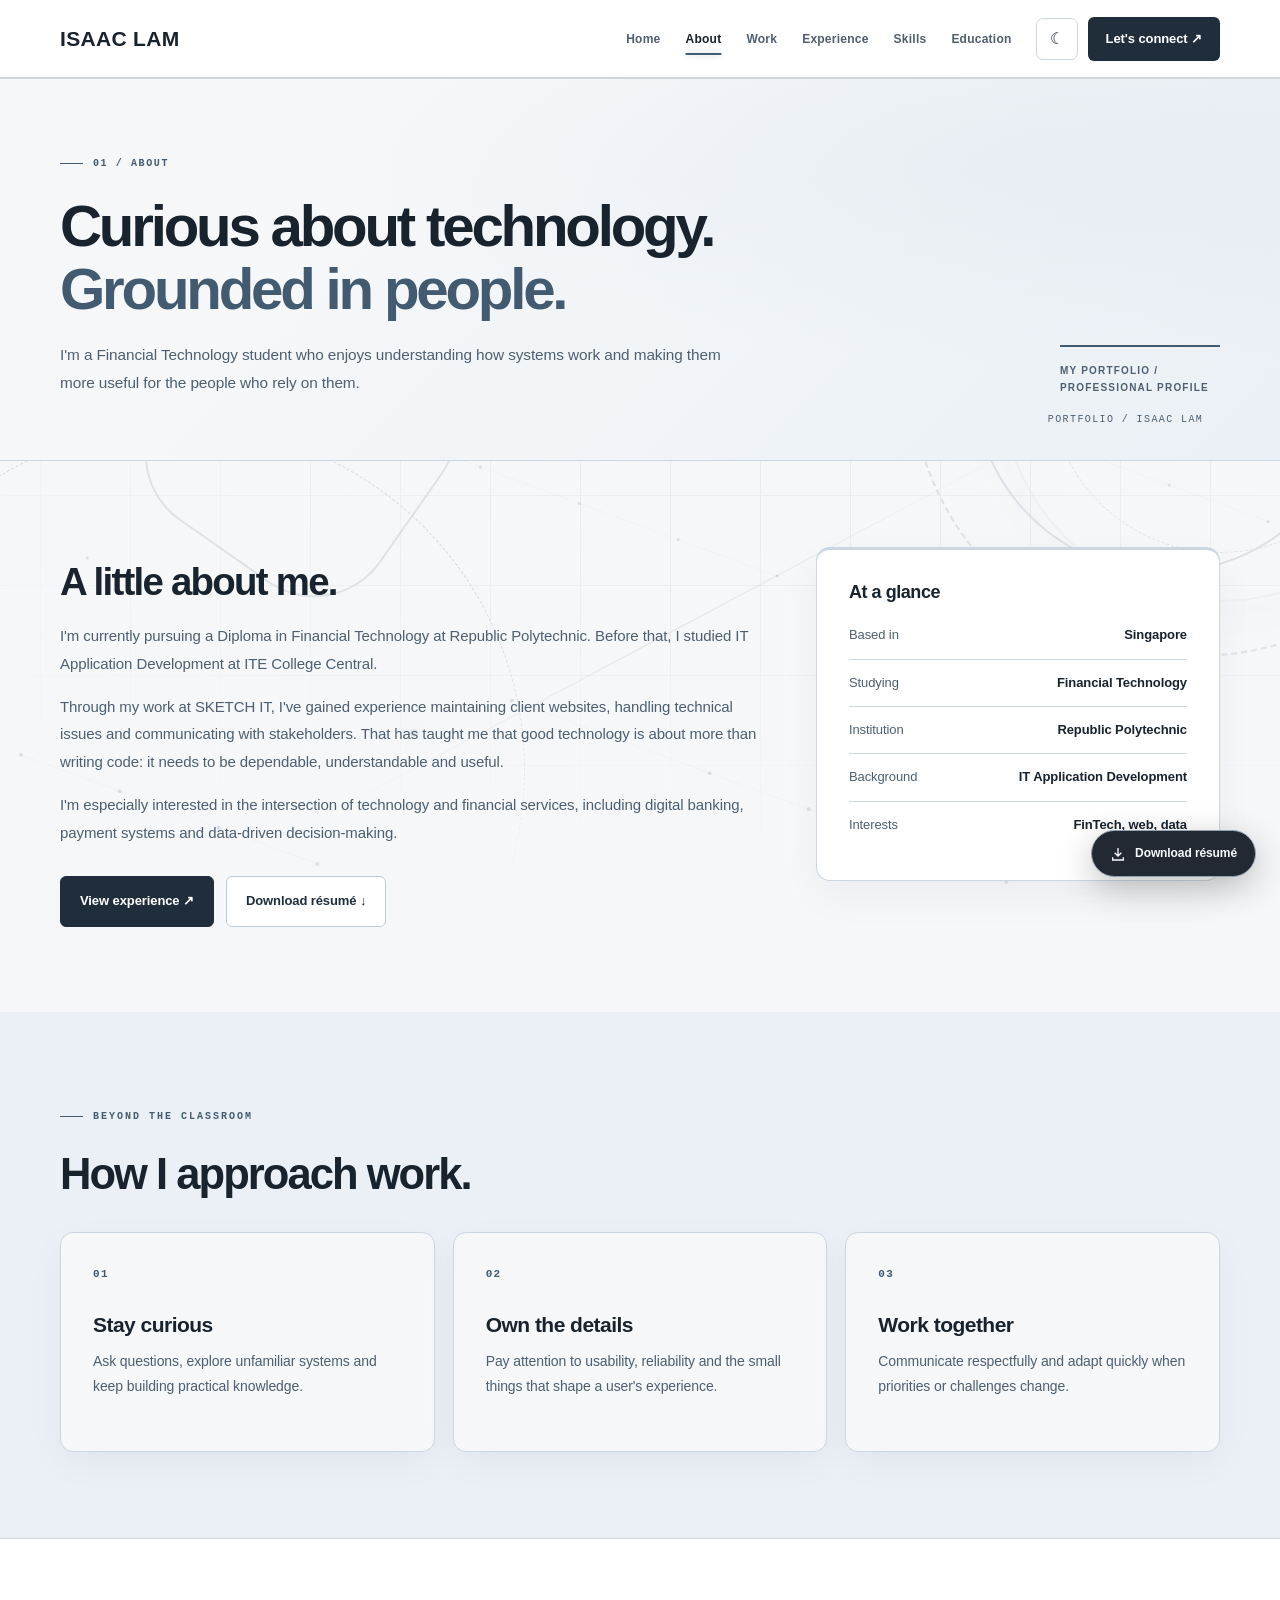
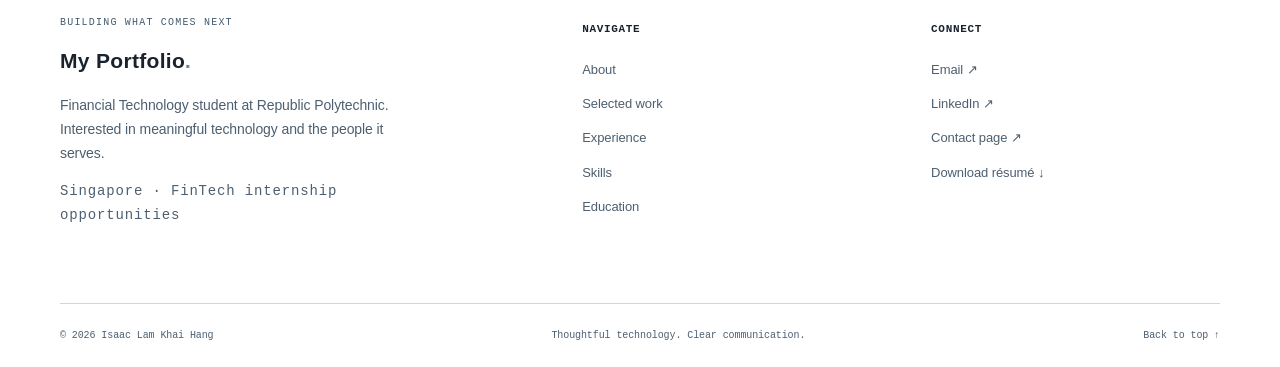
==== commit d00936c1: "Update portfolio design" ====
--- a/about.html
+++ b/about.html
@@ -3,9 +3,16 @@
 <head>
   <meta charset="utf-8">
   <meta name="viewport" content="width=device-width, initial-scale=1">
-  <meta name="theme-color" content="#e8edef">
-  <meta name="description" content="Isaac Lam Khai Hang — Financial Technology student at Republic Polytechnic, with IT consulting experience in Singapore.">
-  <title>About | Isaac Lam — FinTech Portfolio</title>
+  <meta name="color-scheme" content="light dark">
+  <meta property="og:type" content="website">
+  <meta property="og:site_name" content="My Portfolio">
+  <meta property="og:title" content="Isaac Lam | My Portfolio">
+  <meta property="og:description" content="Learn about Isaac Lam, a Financial Technology student with a background in IT application development and client website support.">
+  <meta name="twitter:card" content="summary">
+  
+  <meta name="theme-color" content="#F6F7F8">
+  <meta name="description" content="Learn about Isaac Lam, a Financial Technology student with a background in IT application development and client website support.">
+  <title>About | Isaac Lam</title>
   <script>
     (() => {
       let saved=null;
@@ -323,18 +330,617 @@
  .reveal{opacity:1!important;transform:none!important}
 }
 
-  </style>
+  
+/* PROFESSIONAL REDESIGN — warm editorial finance */
+:root{
+  --bg:#f5f4f0;--surface:#ffffff;--surface-2:#eaece9;--ink:#172b37;
+  --muted:#53636b;--line:#d6dddb;--accent:#236c72;--accent-soft:#dceae7;
+  --nav:rgba(245,244,240,.94);--deep:#142b36;--deep-ink:#f5f4f0;
+  --shadow:0 18px 48px rgba(20,43,54,.065);
+}
+html[data-theme="dark"]{
+  --bg:#111f29;--surface:#1b2c37;--surface-2:#263943;--ink:#f3f1e9;
+  --muted:#b2c0c4;--line:#354851;--accent:#87c9c0;--accent-soft:#274c51;
+  --nav:rgba(17,31,41,.94);--deep:#0b1821;--deep-ink:#f5f4f0;
+  --shadow:0 18px 48px rgba(0,0,0,.18);
+}
+body{letter-spacing:-.006em}
+.container{width:min(1200px,calc(100% - 72px))}
+header{box-shadow:0 3px 18px rgba(15,39,49,.025)}
+.nav-shell{min-height:82px}
+.wordmark{font-size:22px!important;font-weight:760!important;letter-spacing:-.055em!important}
+.desktop-nav a{font-size:12px;letter-spacing:.02em}
+.nav-cta{border-radius:6px!important;background:var(--accent)!important;color:#fff!important}
+.btn{border-radius:6px!important;transition:transform .3s ease,box-shadow .3s ease,background .3s ease!important}
+.btn:hover{transform:translateY(-3px);box-shadow:0 10px 24px rgba(24,64,72,.13)}
+.btn.primary{background:var(--accent)!important;color:#fff!important}
+.eyebrow{letter-spacing:.2em;font-size:10px}
+.hero{background:linear-gradient(115deg,var(--bg) 0%,var(--bg) 58%,var(--accent-soft) 140%);isolation:isolate}
+.hero-layout{min-height:680px;grid-template-columns:minmax(0,1.08fr) minmax(0,.92fr);gap:64px}
+.hero-copy h1{font-size:clamp(54px,6vw,91px);line-height:1.04;letter-spacing:-.065em;max-width:780px}
+.hero-copy .lead{font-size:17px;line-height:1.85;max-width:575px}
+.hero-intro{letter-spacing:.14em;font-size:10px}
+.portrait-stage{border-radius:16px!important;overflow:hidden;box-shadow:0 28px 65px rgba(13,44,54,.12);transition:transform .7s cubic-bezier(.2,.8,.2,1)}
+.portrait-stage:hover{transform:translateY(-7px)}
+.portrait-stage:before{opacity:.65}
+.section{padding-top:112px;padding-bottom:112px}
+.section-heading{margin-bottom:42px}
+.section-heading h2,.feature-copy h2{letter-spacing:-.055em;line-height:1.1}
+.card{border-radius:12px!important;background:var(--surface);border:1px solid var(--line);padding:34px!important}
+.card h3{letter-spacing:-.035em}
+.card:hover{transform:translateY(-6px);box-shadow:0 22px 50px rgba(22,52,62,.09);border-color:var(--accent)}
+.editorial-feature{border-radius:16px!important;overflow:hidden}
+.feature-visual{background:linear-gradient(145deg,#173843,#236b72)!important}
+.feature-visual:after{content:"";position:absolute;inset:0;background:repeating-linear-gradient(0deg,transparent 0 45px,rgba(255,255,255,.045) 46px 47px);pointer-events:none}
+.project{border-radius:12px!important;overflow:hidden;background:var(--surface);border:1px solid var(--line)}
+.project-art{background:linear-gradient(130deg,#193943,#367b80)!important}
+.project-art.b{background:linear-gradient(130deg,#314d52,#668e88)!important}
+.project-art.c{background:linear-gradient(130deg,#213c4e,#547a91)!important}
+.project-info{padding:30px}
+.project:hover{transform:translateY(-6px);border-color:var(--accent)}
+.bento-work{display:grid;grid-template-columns:1.12fr .88fr;gap:22px}
+.bento-work>.project:first-child{grid-row:span 2}
+.bento-work>.project:first-child .project-art{min-height:420px}
+.bento-work>.project:not(:first-child){display:grid;grid-template-columns:.8fr 1.2fr}
+.bento-work>.project:not(:first-child) .project-art{min-height:235px}
+.bento-work>.project:not(:first-child) .project-info{padding:22px}
+.bento-work>.project:not(:first-child) .project-art strong{font-size:clamp(18px,2vw,29px)}
+.bento-work>.project{height:100%}
+.bento-work .project-info{display:flex;flex-direction:column}
+.bento-work .project-link{margin-top:auto}
+.page-top{background:linear-gradient(120deg,var(--bg),var(--accent-soft) 180%)}
+.page-top h1{letter-spacing:-.06em}
+.highlight-band{background:var(--deep)!important}
+footer{border-top:1px solid var(--line)}
+.ambient-scene{opacity:.13!important;z-index:0!important}
+body>header,body>main,body>footer{position:relative;z-index:1}
+body>header{z-index:30}
+.ambient-orbit{border-style:dashed}
+.ambient-orbit.two{border-style:solid}
+.ambient-grid{background-size:110px 110px;animation-duration:65s}
+.ambient-node{width:6px;height:6px}
+.ambient-accent{position:absolute;left:13%;top:34%;width:270px;height:270px;border:1px solid var(--accent);border-radius:30%;transform:rotate(35deg);animation:ambient-turn 32s ease-in-out infinite alternate}
+.ambient-accent.two{left:64%;top:68%;width:180px;height:180px;border-radius:50%;animation-delay:-12s}
+@keyframes ambient-turn{to{transform:translate(50px,-55px) rotate(75deg)}}
+@keyframes float-portrait{0%,100%{transform:translateY(0)}50%{transform:translateY(-8px)}}
+.hero-copy h1{animation:intro-up .9s .12s both}
+.hero-copy .lead{animation:intro-up .9s .25s both}
+.hero-copy .actions{animation:intro-up .9s .36s both}
+.project-art:before,.project-art:after{opacity:.4}
+@media(max-width:1050px){.bento-work{grid-template-columns:1fr 1fr}.bento-work>.project:first-child{grid-column:span 2;grid-row:auto}.bento-work>.project:first-child .project-art{min-height:270px}.bento-work>.project:not(:first-child){display:block}.bento-work>.project:not(:first-child) .project-art{min-height:190px}}
+@media(max-width:980px){.desktop-nav{display:none!important}.menu-btn{display:grid!important}.mobile-nav.open{display:flex!important}}
+@media(max-width:760px){
+ .container{width:calc(100% - 38px)}
+ .hero-layout{grid-template-columns:1fr;gap:12px;min-height:0}
+ .hero-copy{padding:64px 0 22px}
+ .hero-copy h1{font-size:clamp(44px,10vw,67px)}
+ .hero-copy .lead{font-size:15px}
+ .portrait-stage{height:340px}
+ .section{padding-top:76px;padding-bottom:76px}
+ .bento-work{grid-template-columns:1fr}
+ .bento-work>.project:first-child{grid-column:auto}
+ .bento-work>.project:first-child .project-art{min-height:230px}
+ .bento-work>.project:not(:first-child) .project-art{min-height:190px}
+ .ambient-accent{display:none}
+ .ambient-scene{opacity:.1!important}
+ .card:hover,.project:hover,.portrait-stage:hover{transform:none}
+}
+@media(max-width:420px){.container{width:calc(100% - 32px)}.hero-copy h1{font-size:41px}.portrait-stage{height:290px}}
+@media(prefers-reduced-motion:reduce){.ambient-accent,.hero-copy h1,.hero-copy .lead,.hero-copy .actions{animation:none!important}}
+
+
+/* FinTech Professional Edition: editorial components and accessible interactions */
+:root{--motion-ease:cubic-bezier(.22,1,.36,1)}
+:focus-visible{outline:3px solid var(--accent);outline-offset:4px}
+.skip-link{position:fixed;z-index:1000;top:12px;left:12px;transform:translateY(-150%);padding:12px 18px;background:var(--ink);color:var(--bg);border-radius:6px}
+.skip-link:focus{transform:translateY(0)}
+html{scroll-padding-top:100px}
+body{overflow-x:clip}
+img{max-width:100%;height:auto}
+button,a{-webkit-tap-highlight-color:transparent}
+.ambient-scene{opacity:.12!important}
+.ambient-scene .ambient-grid{animation-duration:90s}
+.ambient-scene .ambient-orbit{animation-duration:27s}
+.ambient-scene .ambient-line{animation-duration:25s}
+.hero-copy .hero-overline{display:flex;align-items:center;gap:11px;font-size:11px;font-weight:750;letter-spacing:.16em;color:var(--accent);margin-bottom:22px;text-transform:uppercase}
+.hero-overline:before{content:"";width:25px;height:2px;background:var(--accent)}
+.hero-copy h1{font-size:clamp(48px,5.7vw,82px)}
+.hero-copy .hero-description{max-width:590px}
+.hero-pills{display:flex;gap:8px;flex-wrap:wrap;margin-top:25px}
+.hero-pills span{font-size:11px;font-weight:650;color:var(--muted);background:var(--surface);border:1px solid var(--line);border-radius:5px;padding:7px 11px}
+.hero-actions{display:flex;gap:12px;flex-wrap:wrap;margin-top:30px}
+.hero-actions .btn{min-height:46px}
+.hero-micro{margin-top:28px;color:var(--muted);font-size:12px;max-width:560px}
+.hero-micro strong{color:var(--ink)}
+.recruiter-bar{display:grid;grid-template-columns:1.5fr 1fr 1fr;gap:18px;background:var(--surface);border:1px solid var(--line);border-radius:12px;padding:24px;margin-top:26px}
+.recruiter-bar>div{border-right:1px solid var(--line);padding-right:12px}
+.recruiter-bar>div:last-child{border-right:0}
+.recruiter-bar strong{display:block;font-size:12px;color:var(--ink);margin-bottom:4px}
+.recruiter-bar span{display:block;font-size:12px;color:var(--muted)}
+.recruiter-bar a{text-decoration:underline;text-underline-offset:4px}
+.proof-row{display:flex;flex-wrap:wrap;gap:9px;margin:17px 0 0}
+.proof-row span{font-size:11px;padding:6px 9px;border:1px solid var(--line);border-radius:4px;color:var(--muted)}
+.case-grid{display:grid;grid-template-columns:repeat(3,minmax(0,1fr));gap:22px}
+.case-grid .project{display:flex;flex-direction:column}
+.case-grid .project-info{flex:1;display:flex;flex-direction:column}
+.case-grid .project-link{margin-top:auto}
+.case-grid .project-art{min-height:225px}
+.case-steps{display:grid;grid-template-columns:repeat(3,minmax(0,1fr));gap:16px;margin:42px 0}
+.case-step{border:1px solid var(--line);background:var(--surface);padding:24px;border-radius:10px}
+.case-step .number{font-size:10px;letter-spacing:.12em;color:var(--accent);font-weight:750}
+.case-step h3{font-size:20px;line-height:1.25;margin:12px 0}
+.case-step p{font-size:13px;line-height:1.75;color:var(--muted);margin:0}
+.case-disclosure{border-left:3px solid var(--accent);padding:16px 20px;background:var(--surface-2);border-radius:0 8px 8px 0;font-size:13px;line-height:1.7}
+.case-disclosure strong{display:block;margin-bottom:5px}
+.timeline{position:relative;border-left:none!important;padding-left:33px}
+.timeline:before{content:"";position:absolute;left:0;top:8px;bottom:8px;width:2px;background:var(--line)}
+.timeline:after{content:"";position:absolute;left:0;top:8px;height:var(--timeline-progress,0%);max-height:calc(100% - 16px);width:2px;background:var(--accent);transition:height .15s linear}
+.timeline .entry:before{left:-39px;z-index:1}
+.timeline .entry.is-passed:before{box-shadow:0 0 0 6px var(--accent-soft)}
+.timeline .entry{scroll-margin-top:110px}
+.journey-nav{display:flex;gap:8px;flex-wrap:wrap;margin:0 0 34px}
+.journey-nav a{border:1px solid var(--line);background:var(--surface);border-radius:5px;padding:8px 12px;font-size:12px;color:var(--muted);transition:color .2s,background .2s}
+.journey-nav a:hover,.journey-nav a:focus-visible{background:var(--accent-soft);color:var(--ink)}
+.skill-explorer{border:1px solid var(--line);border-radius:13px;overflow:hidden;background:var(--surface);margin-top:40px}
+.skill-explorer-intro{padding:30px 32px;border-bottom:1px solid var(--line)}
+.skill-explorer-intro h2{margin:6px 0 7px;font-size:clamp(27px,3vw,40px);line-height:1.12}
+.skill-explorer-intro p{margin:0;color:var(--muted);font-size:14px}
+.skill-explorer-body{display:grid;grid-template-columns:235px minmax(0,1fr)}
+.skill-tabs{display:flex;flex-direction:column;gap:5px;padding:14px;border-right:1px solid var(--line)}
+.skill-tab{border:1px solid transparent;background:transparent;color:var(--muted);border-radius:6px;text-align:left;padding:14px;font-size:13px;font-weight:700;cursor:pointer}
+.skill-tab:hover{background:var(--surface-2);color:var(--ink)}
+.skill-tab[aria-selected=true]{background:var(--accent-soft);border-color:var(--accent);color:var(--ink)}
+.skill-panel{padding:32px;min-height:255px}
+.skill-panel[hidden]{display:none}
+.skill-panel h3{font-size:clamp(24px,2.8vw,35px);line-height:1.2;margin:7px 0 15px}
+.skill-panel p{max-width:600px;color:var(--muted);font-size:14px}
+.skill-panel .btn{margin-top:12px}
+.skill-evidence{display:flex;gap:8px;flex-wrap:wrap;margin-top:20px}
+.skill-evidence span{font-size:11px;padding:6px 10px;border:1px solid var(--line);border-radius:5px}
+.recruiter-cta{background:var(--surface);border:1px solid var(--line);border-radius:14px;padding:36px;display:flex;align-items:center;justify-content:space-between;gap:22px}
+.recruiter-cta h2{margin:8px 0;font-size:clamp(27px,3vw,39px);line-height:1.2}
+.recruiter-cta p{margin:0;max-width:580px;color:var(--muted);font-size:14px}
+.recruiter-cta .actions{flex:none}
+.recruiter-cta .btn{white-space:nowrap}
+@media(max-width:1100px){.hero-layout{gap:30px}.desktop-nav{gap:14px}.nav-shell{gap:12px}}
+@media(max-width:980px){.desktop-nav{display:none!important}.menu-btn{display:grid!important}.mobile-nav.open{display:flex!important}}
+@media(max-width:860px){.case-grid{grid-template-columns:repeat(2,minmax(0,1fr))}.case-steps{grid-template-columns:1fr}.recruiter-cta{align-items:flex-start;flex-direction:column}}
+@media(max-width:760px){
+ .hero-layout{grid-template-columns:1fr;gap:12px;min-height:0}
+ .hero-copy{padding:55px 0 15px}
+ .hero-copy h1{font-size:clamp(42px,9.2vw,65px);overflow-wrap:break-word}
+ .hero-copy .lead{font-size:15px}
+ .portrait-stage{height:350px}
+ .recruiter-bar{grid-template-columns:1fr 1fr;padding:18px}
+ .recruiter-bar>div:first-child{grid-column:1/-1;border-right:0;border-bottom:1px solid var(--line);padding-bottom:12px}
+ .case-grid{grid-template-columns:1fr}
+ .skill-explorer-body{grid-template-columns:1fr}
+ .skill-tabs{flex-direction:row;overflow-x:auto;border-right:0;border-bottom:1px solid var(--line);scrollbar-width:thin}
+ .skill-tab{white-space:nowrap;flex:none}
+ .skill-panel{padding:24px;min-height:230px}
+ .skill-explorer-intro{padding:24px}
+ .recruiter-cta{padding:24px}
+ .recruiter-cta .actions{flex-wrap:wrap}
+ .ambient-scene{opacity:.10!important}
+ .ambient-accent,.ambient-line.two{display:none}
+ .project:hover,.card:hover{transform:none;box-shadow:none}
+}
+@media(max-width:430px){.container{width:calc(100% - 32px)}.nav-cta{display:none}.hero-copy h1{font-size:clamp(37px,10vw,46px)}.hero-actions .btn{width:100%;justify-content:center}.portrait-stage{height:290px}.recruiter-bar{grid-template-columns:1fr}.recruiter-bar>div{grid-column:1/-1;border-right:0;border-bottom:1px solid var(--line);padding-bottom:10px}.recruiter-bar>div:last-child{border-bottom:0;padding-bottom:0}}
+@media(prefers-reduced-motion:reduce){html{scroll-behavior:auto!important}.ambient-scene *,.hero-copy *,.project-art:before,.project-art:after{animation:none!important}.reveal{opacity:1!important;transform:none!important}.timeline:after{transition:none}}
+
+
+/* Obsidian Black & Silver — polished monochrome visual system */
+:root{
+ color-scheme:light;
+ --bg:#F6F7F8;--surface:#FFFFFF;--surface-2:#EAEDF0;
+ --ink:#161A1E;--muted:#56616C;--line:#D9DEE3;
+ --accent:#4C5B69;--accent-soft:#E5E9ED;
+ --nav:rgba(246,247,248,.96);--deep:#101214;--deep-ink:#FAFAFA;
+ --shadow:0 18px 48px rgba(16,18,20,.075);
+}
+html[data-theme="dark"]{
+ color-scheme:dark;
+ --bg:#0D0F11;--surface:#181C20;--surface-2:#252B30;
+ --ink:#F4F6F7;--muted:#B6C0C8;--line:#3B444C;
+ --accent:#C6D0D8;--accent-soft:#303940;
+ --nav:rgba(13,15,17,.96);--deep:#090A0C;--deep-ink:#F8F9FA;
+ --shadow:0 18px 48px rgba(0,0,0,.28);
+}
+body{background:var(--bg);color:var(--ink)}
+.btn.primary,.nav-cta{background:#252D34!important;color:#fff!important}
+html[data-theme="dark"] .btn.primary,html[data-theme="dark"] .nav-cta{background:#D3DBE1!important;color:#101214!important}
+.hero{background:linear-gradient(115deg,var(--bg) 0%,var(--bg) 59%,var(--accent-soft) 150%)}
+.page-top{background:linear-gradient(120deg,var(--bg),var(--accent-soft) 190%)}
+.feature-visual{background:linear-gradient(145deg,#12171B,#4A535B)!important}
+.project-art{background:linear-gradient(135deg,#171D22,#5B6975)!important}
+.project-art.b{background:linear-gradient(130deg,#292E34,#79838B)!important}
+.project-art.c{background:linear-gradient(130deg,#1B2026,#616C78)!important}
+.highlight-band{background:var(--deep)!important;color:var(--deep-ink)}
+.portrait-stage:before{background:var(--accent-soft)}
+.ambient-scene{opacity:.11!important}
+.ambient-node{background:var(--accent)}
+.skill-tab[aria-selected="true"]{border-color:var(--accent)}
+::selection{background:var(--accent-soft);color:var(--ink)}
+
+
+/* OBSIDIAN MOTION EDITION: high-visibility, restrained silver motion */
+:root{--motion-silver:#8797a6;--motion-line:rgba(150,170,188,.42);--motion-ease:cubic-bezier(.22,1,.36,1)}
+html[data-theme="dark"]{--motion-silver:#d0dce7;--motion-line:rgba(201,218,234,.5)}
+html{scroll-behavior:smooth}
+body{overflow-x:clip}
+/* Moving background is intentionally visible but never intercepts interaction. */
+.ambient-scene{opacity:.35!important;z-index:0!important;mask-image:linear-gradient(to bottom,black 5%,black 70%,transparent 100%)}
+.ambient-grid{opacity:.46!important;background-size:90px 90px!important;animation:ambient-pan 38s linear infinite!important}
+.ambient-orbit{border-width:2px!important;opacity:.75!important;animation-duration:24s!important}
+.ambient-orbit.two{animation-duration:31s!important;animation-direction:reverse!important}
+.ambient-line{opacity:.65!important;animation-duration:10s!important}
+.ambient-node{width:8px!important;height:8px!important;box-shadow:0 0 15px var(--motion-silver)!important;animation:node-breathe 3.2s ease-in-out infinite alternate!important}
+.ambient-accent{border-width:2px!important;opacity:.7!important}
+.motion-silver-orb{position:absolute;width:440px;height:440px;border:2px solid var(--motion-line);border-radius:50%;right:-160px;top:18%;animation:orb-drift 20s ease-in-out infinite alternate;box-shadow:0 0 80px rgba(110,130,155,.13)}
+.motion-silver-orb:before{content:"";position:absolute;inset:47px;border:1px dashed var(--motion-silver);border-radius:50%;animation:orb-spin 26s linear infinite}
+.motion-silver-orb:after{content:"";position:absolute;top:13%;left:13%;width:12px;height:12px;border-radius:50%;background:var(--motion-silver);box-shadow:0 0 24px var(--motion-silver)}
+.motion-silver-beam{position:absolute;width:1px;height:65vh;left:19%;top:-15%;background:linear-gradient(transparent,var(--motion-silver),transparent);opacity:.48;transform:rotate(26deg);animation:beam-sweep 12s ease-in-out infinite alternate}
+@keyframes ambient-pan{to{transform:translate3d(90px,90px,0)}}
+@keyframes node-breathe{to{transform:scale(1.7);opacity:.95}}
+@keyframes orb-spin{to{transform:rotate(360deg)}}
+@keyframes orb-drift{to{transform:translate(-90px,65px) rotate(35deg)}}
+@keyframes beam-sweep{to{transform:translateX(230px) rotate(26deg)}}
+/* Cinematic text, silver sweep and staggered hero actions */
+.hero-copy{position:relative;z-index:2}
+.hero-copy h1{overflow:visible}
+.motion-word{display:inline-block;opacity:0;transform:translateY(58px) rotateX(-15deg);filter:blur(7px);animation:word-enter .9s var(--motion-ease) both;animation-delay:calc(.15s + var(--word-index)*.14s)}
+.motion-word .accent{display:inline}
+@keyframes word-enter{to{opacity:1;transform:translateY(0) rotateX(0);filter:blur(0)}}
+.hero-overline{animation:motion-fade .7s .1s both}
+.hero-copy .lead,.hero-copy .hero-description{animation:motion-rise 1s .7s both}
+.hero-pills,.hero-roles{animation:motion-rise 1s .87s both}
+.hero-actions,.hero-copy .actions{animation:motion-rise 1s 1.05s both}
+.hero-micro{animation:motion-rise 1s 1.22s both}
+@keyframes motion-rise{from{opacity:0;transform:translateY(38px)}to{opacity:1;transform:translateY(0)}}
+@keyframes motion-fade{from{opacity:0}to{opacity:1}}
+.hero-copy .accent,.mark-accent{background-image:linear-gradient(105deg,var(--ink) 15%,var(--motion-silver) 42%,var(--ink) 67%);background-size:240% 100%;background-clip:text;-webkit-background-clip:text;color:transparent!important;animation:silver-sweep 5s linear infinite}
+@keyframes silver-sweep{to{background-position:-240% 0}}
+.portrait-stage{animation:portrait-arrive 1.2s .35s var(--motion-ease) both}
+@keyframes portrait-arrive{from{opacity:0;transform:translateY(48px) scale(.94)}to{opacity:1;transform:translateY(0) scale(1)}}
+/* Visible scroll reveals with sequencing. */
+.reveal{opacity:0;transform:translate3d(0,48px,0) scale(.975);filter:blur(4px);transition:opacity .85s var(--motion-ease),transform .85s var(--motion-ease),filter .85s var(--motion-ease);transition-delay:var(--reveal-delay,0ms)}
+.reveal.visible{opacity:1;transform:none;filter:none}
+/* Project cards: silver outline, shine, desktop cursor tilt. */
+.project,.card{position:relative;isolation:isolate;transform-style:preserve-3d;transition:transform .32s var(--motion-ease),box-shadow .32s ease,border-color .32s ease!important}
+.project:after,.card:after{content:"";position:absolute;inset:0;pointer-events:none;border-radius:inherit;border:1px solid transparent;background:linear-gradient(125deg,transparent 18%,rgba(200,215,227,.55) 48%,transparent 78%) border-box;mask:linear-gradient(#fff 0 0) padding-box,linear-gradient(#fff 0 0);mask-composite:exclude;opacity:0;transition:opacity .3s}
+.project:hover:after,.project:focus-visible:after,.card:hover:after{opacity:1}
+.project:hover,.card:hover{box-shadow:0 26px 65px rgba(45,65,85,.2)!important;border-color:var(--motion-silver)!important}
+.project-art{position:relative;overflow:hidden}
+.project-art:after{content:"";position:absolute;inset:-100% -50%;background:linear-gradient(105deg,transparent 43%,rgba(225,236,245,.28) 50%,transparent 57%);transform:translateX(-85%) rotate(14deg);transition:transform .85s var(--motion-ease);pointer-events:none}
+.project:hover .project-art:after,.project:focus-visible .project-art:after{transform:translateX(85%) rotate(14deg)}
+/* Header underline and scrolled treatment */
+header{transition:background .35s ease,box-shadow .35s ease,border-color .35s ease}
+header.is-scrolled{box-shadow:0 12px 35px rgba(10,14,18,.18);border-bottom:1px solid var(--motion-line);backdrop-filter:blur(20px)}
+.desktop-nav a{position:relative}
+.desktop-nav a:after{content:"";position:absolute;bottom:-7px;left:0;width:100%;height:2px;background:var(--motion-silver);transform:scaleX(0);transform-origin:left;transition:transform .32s var(--motion-ease)}
+.desktop-nav a:hover:after,.desktop-nav a:focus-visible:after,.desktop-nav a[aria-current=page]:after{transform:scaleX(1)}
+/* Cursor glow uses pointer events none and appears only for hover-capable devices */
+.motion-spotlight{position:fixed;inset:0;z-index:2;pointer-events:none;opacity:0;background:radial-gradient(430px circle at var(--pointer-x,50%) var(--pointer-y,40%),rgba(155,176,197,.15),transparent 68%);transition:opacity .4s ease}
+body.pointer-active .motion-spotlight{opacity:1}
+body>header,body>main,body>footer{position:relative;z-index:3}
+body>header{z-index:50}
+/* Timeline scroll progress, stronger activated milestones */
+.timeline:after{width:3px!important;box-shadow:0 0 15px var(--motion-silver)}
+.timeline .entry{transition:opacity .45s ease,transform .5s var(--motion-ease)}
+.timeline .entry.is-passed:before{background:var(--motion-silver)!important;box-shadow:0 0 0 7px var(--accent-soft),0 0 20px var(--motion-silver)!important;transform:scale(1.22)}
+/* Tab panel animation, accessible keyboard tabs retained */
+.skill-tab{transition:background .25s ease,color .25s ease,transform .25s ease,border-color .25s ease!important}
+.skill-tab:hover{transform:translateX(5px)}
+.skill-tab[aria-selected=true]{box-shadow:inset 4px 0 0 var(--motion-silver);border-color:var(--motion-silver)!important}
+.skill-panel:not([hidden]){animation:panel-slide .5s var(--motion-ease) both}
+@keyframes panel-slide{from{opacity:0;transform:translateX(32px);filter:blur(3px)}to{opacity:1;transform:none;filter:none}}
+/* Quick, safe page entry/exit transitions; does not intercept browser navigation */
+main{animation:page-in .48s var(--motion-ease) both}
+@keyframes page-in{from{opacity:.65;transform:translateY(12px)}to{opacity:1;transform:none}}
+body.page-exiting main{opacity:0;transform:translateY(-12px);transition:opacity .23s ease,transform .23s ease}
+/* Recruiter CTA with obvious button shine */
+.recruiter-cta{position:relative;overflow:hidden;border:1px solid var(--motion-line)!important;box-shadow:0 18px 45px rgba(40,50,65,.1)}
+.recruiter-cta:before{content:"";position:absolute;inset:0;pointer-events:none;background:linear-gradient(110deg,transparent 30%,rgba(190,205,220,.15) 48%,transparent 65%);background-size:230% 100%;animation:recruiter-shimmer 7s ease-in-out infinite}
+@keyframes recruiter-shimmer{0%,25%{background-position:130% 0}75%,100%{background-position:-130% 0}}
+.recruiter-cta .btn.primary,.hero-actions .btn.primary{position:relative;overflow:hidden}
+.recruiter-cta .btn.primary:after,.hero-actions .btn.primary:after{content:"";position:absolute;inset:-50%;background:linear-gradient(110deg,transparent 40%,rgba(255,255,255,.36) 50%,transparent 60%);transform:translateX(-90%);transition:transform .75s ease;pointer-events:none}
+.recruiter-cta .btn.primary:hover:after,.hero-actions .btn.primary:hover:after{transform:translateX(90%)}
+@media(max-width:980px){.ambient-scene{opacity:.27!important}.motion-silver-orb{width:320px;height:320px;right:-140px}}
+@media(max-width:760px){.ambient-scene{opacity:.2!important}.motion-silver-orb{width:250px;height:250px;right:-125px}.motion-silver-beam{display:none}.motion-word{transform:translateY(32px)}.reveal{transform:translateY(32px)}.project:hover,.card:hover{transform:none!important}.skill-tab:hover{transform:none}}
+@media(hover:none){.motion-spotlight{display:none}.project:active{transform:scale(.985)!important}}
+@media(prefers-reduced-motion:reduce){html{scroll-behavior:auto!important}*,*:before,*:after{animation-duration:.01ms!important;animation-iteration-count:1!important;transition-duration:.01ms!important;scroll-behavior:auto!important}.motion-word,.reveal{opacity:1!important;transform:none!important;filter:none!important}.motion-spotlight{display:none!important}}
+
+
+/* PREMIUM INTERACTIVE / Obsidian Silver — deliberate, visible motion */
+:root{--premium-silver:#b9c9d8;--premium-silver-strong:#e4ecf3;--premium-ease:cubic-bezier(.2,.8,.2,1)}
+html[data-theme="dark"]{--premium-silver:#c5d2df;--premium-silver-strong:#f2f6fa}
+.premium-network{position:fixed;inset:0;width:100%;height:100%;z-index:0;pointer-events:none;opacity:.55;mix-blend-mode:multiply}
+html[data-theme="dark"] .premium-network{opacity:.67;mix-blend-mode:screen}
+.ambient-scene{opacity:.38!important}
+.hero-copy{position:relative;z-index:2}
+.hero-copy h1{letter-spacing:-.055em}
+.hero-copy h1 .accent{position:relative;background:linear-gradient(105deg,var(--ink) 10%,var(--premium-silver-strong) 44%,var(--ink) 76%);background-size:220% 100%;-webkit-background-clip:text;background-clip:text;color:transparent;animation:premium-text-sheen 5s ease-in-out 1.1s infinite}
+@keyframes premium-text-sheen{0%,25%{background-position:110% 50%}65%,100%{background-position:-100% 50%}}
+.hero-copy .lead,.hero-actions,.hero-pills,.hero-micro{animation:premium-enter .95s var(--premium-ease) both}
+.hero-copy .lead{animation-delay:.3s}.hero-pills{animation-delay:.48s}.hero-actions{animation-delay:.6s}.hero-micro{animation-delay:.7s}
+.portrait-stage{animation:premium-portrait 1.15s var(--premium-ease) both;box-shadow:0 24px 80px rgba(96,113,132,.2)!important}
+@keyframes premium-portrait{from{opacity:0;transform:translateX(55px) scale(.94);filter:blur(7px)}to{opacity:1;transform:none;filter:none}}
+@keyframes premium-enter{from{opacity:0;transform:translateY(42px);filter:blur(5px)}to{opacity:1;transform:none;filter:none}}
+.premium-replay{margin-top:18px;background:transparent;border:1px solid var(--line);border-radius:999px;padding:9px 15px;color:var(--ink);font:inherit;font-size:12px;cursor:pointer;display:inline-flex;align-items:center;gap:8px;transition:background .2s,border-color .2s,transform .2s}
+.premium-replay:hover{background:var(--accent-soft);border-color:var(--premium-silver);transform:translateY(-2px)}
+.premium-replay:focus-visible,.premium-sticky-resume:focus-visible{outline:3px solid var(--premium-silver);outline-offset:3px}
+.hero.premium-replaying .hero-copy .lead,.hero.premium-replaying .hero-actions,.hero.premium-replaying .hero-pills,.hero.premium-replaying .hero-micro,.hero.premium-replaying .portrait-stage,.hero.premium-replaying .motion-word{animation:none!important}
+.hero.premium-replaying.is-playing .hero-copy .lead,.hero.premium-replaying.is-playing .hero-actions,.hero.premium-replaying.is-playing .hero-pills,.hero.premium-replaying.is-playing .hero-micro{animation:premium-enter .95s var(--premium-ease) both!important}
+.hero.premium-replaying.is-playing .portrait-stage{animation:premium-portrait 1.15s var(--premium-ease) both!important}
+.hero.premium-replaying.is-playing .motion-word{animation:premium-enter .8s var(--premium-ease) both!important;animation-delay:calc(var(--word-index)*65ms)!important}
+.project{transform-style:preserve-3d;will-change:transform;position:relative;isolation:isolate;overflow:hidden;transition:transform .26s var(--premium-ease),box-shadow .26s,border-color .26s!important}
+.project:after{content:"";position:absolute;inset:-80%;pointer-events:none;background:linear-gradient(110deg,transparent 42%,rgba(207,221,233,.2) 50%,transparent 58%);transform:translateX(-55%) rotate(8deg);transition:transform .75s var(--premium-ease);z-index:2}
+.project:hover:after,.project:focus-visible:after{transform:translateX(55%) rotate(8deg)}
+.project:hover,.project:focus-visible{border-color:var(--premium-silver)!important;box-shadow:0 24px 65px rgba(77,99,125,.22),0 0 0 1px rgba(183,203,222,.38)!important}
+.project-art{position:relative}.project-art:after{content:"";position:absolute;inset:0;pointer-events:none;background:radial-gradient(circle at 75% 25%,rgba(230,240,248,.23),transparent 60%)}
+.reveal{transition:opacity .85s var(--premium-ease),transform .85s var(--premium-ease),filter .85s var(--premium-ease)!important;transform:translateY(55px);filter:blur(6px)}
+.reveal.visible{filter:blur(0);transform:translateY(0)}
+.desktop-nav a{position:relative}.desktop-nav a:after{height:2px!important;bottom:-6px!important;background:var(--premium-silver-strong)!important;box-shadow:0 0 8px var(--premium-silver);transition:transform .3s var(--premium-ease)!important}
+header{transition:background .3s,box-shadow .3s,border-color .3s}body.premium-scrolled header{box-shadow:0 12px 32px rgba(20,27,37,.16);backdrop-filter:blur(20px)}
+.btn.primary,.nav-cta{position:relative;overflow:hidden}.btn.primary:after,.nav-cta:after{content:"";position:absolute;inset:0;background:linear-gradient(105deg,transparent 25%,rgba(255,255,255,.3) 50%,transparent 75%);transform:translateX(-130%);transition:transform .7s;pointer-events:none}.btn.primary:hover:after,.nav-cta:hover:after{transform:translateX(130%)}
+.premium-sticky-resume{position:fixed;right:24px;bottom:23px;z-index:80;display:flex;align-items:center;gap:9px;background:#222932;color:#f7f9fb;border:1px solid #93a3b3;border-radius:100px;padding:12px 18px;font-size:12px;font-weight:750;text-decoration:none;box-shadow:0 10px 35px rgba(0,0,0,.24);transition:transform .22s,box-shadow .22s}.premium-sticky-resume:hover{transform:translateY(-5px);box-shadow:0 16px 42px rgba(0,0,0,.3);color:#fff}
+.premium-sticky-resume svg{width:16px;height:16px;flex:none}
+.premium-transition{position:fixed;inset:0;z-index:9999;background:#101317;pointer-events:none;opacity:0;transform:translateY(100%);transition:transform .38s var(--premium-ease),opacity .38s var(--premium-ease)}
+.premium-transition:after{content:"";position:absolute;top:48%;left:0;width:100%;height:2px;background:linear-gradient(90deg,transparent,#dce6ee,transparent);box-shadow:0 0 30px #c7d4e0}
+body.premium-navigating .premium-transition{opacity:1;transform:translateY(0)}
+.timeline .entry{transition:opacity .65s,transform .65s,filter .65s!important}.timeline .entry.is-passed{filter:drop-shadow(0 0 6px rgba(165,187,206,.25))}.timeline .entry.is-passed:before{box-shadow:0 0 0 9px rgba(171,195,214,.14),0 0 24px #aabac8!important}
+.skill-tab[aria-selected="true"]{transform:translateX(6px);box-shadow:inset 5px 0 0 var(--premium-silver-strong),0 5px 18px rgba(100,120,140,.13)!important}
+.skill-panel:not([hidden]){animation:premium-enter .65s var(--premium-ease) both!important}
+.skill-evidence span{transition:transform .22s,border-color .22s,box-shadow .22s}.skill-evidence span:hover{transform:translateY(-4px);border-color:var(--premium-silver);box-shadow:0 8px 20px rgba(100,120,140,.12)}
+.recruiter-bar,.recruiter-cta{position:relative;overflow:hidden}.recruiter-bar:before,.recruiter-cta:before{content:"";position:absolute;top:0;left:0;right:0;height:2px;background:linear-gradient(90deg,transparent,var(--premium-silver),transparent)}
+@media(max-width:760px){.premium-network{opacity:.3}.premium-sticky-resume{right:12px;bottom:12px;padding:11px 13px;font-size:11px}.reveal{transform:translateY(35px)}.portrait-stage{animation-duration:.8s}.project{will-change:auto}}
+@media(hover:none){.project:after{display:none}}
+@media(prefers-reduced-motion:reduce){.premium-network{display:none!important}.hero-copy .lead,.hero-actions,.hero-pills,.hero-micro,.portrait-stage,.hero-copy h1 .accent,.premium-replaying *{animation:none!important}.premium-transition{display:none!important}.reveal{filter:none!important;transform:none!important;opacity:1!important}.project{will-change:auto}}
+
+
+/* =========================================================
+   PROFESSIONAL LAYOUT SYSTEM — all eight pages
+   No extra sections, no fictional statistics, no sticky resizing.
+   ========================================================= */
+:root{
+ --site-header-height:78px;
+ --pro-max:1160px;
+ --pro-ink:#19232D;
+ --pro-rule:#CCD5DF;
+ --pro-soft:#EDF1F5;
+}
+html{scroll-padding-top:calc(var(--site-header-height) + 24px)}
+body{padding-top:var(--site-header-height)!important}
+header,header.is-scrolled,body.premium-scrolled header{
+ position:fixed!important;inset:0 0 auto!important;top:0!important;
+ height:var(--site-header-height)!important;z-index:950!important;
+ background:var(--nav)!important;border-bottom:1px solid var(--line)!important;
+ box-shadow:0 1px 0 var(--line)!important;backdrop-filter:none!important;
+ transform:none!important;transition:none!important;animation:none!important;
+}
+header .nav-shell{height:var(--site-header-height)!important;min-height:0!important}
+header .wordmark,header .nav-shell,header .nav-actions,header .desktop-nav{
+ transform:none!important;animation:none!important;transition:none!important
+}
+.container{width:min(calc(100% - 64px),var(--pro-max))!important}
+:focus-visible{outline:3px solid var(--accent)!important;outline-offset:4px}
+html:not([data-theme="dark"]){
+ --bg:#F5F7F9;--surface:#FFFFFF;--surface-2:#EAF0F5;
+ --ink:#18232E;--muted:#4D5F70;--line:#CDD7E0;
+ --accent:#435B71;--accent-soft:#E2E9F0;--nav:#FFFFFF;
+ --deep:#1C2834;--deep-ink:#F9FBFD;
+ --shadow:0 14px 36px rgba(25,40,55,.07);
+ --pro-rule:#CBD6E0;--pro-soft:#EDF2F6;
+}
+html[data-theme="dark"]{
+ --pro-rule:#414C58;--pro-soft:#202832;
+}
+html:not([data-theme="dark"]) .premium-network{opacity:.18!important}
+html:not([data-theme="dark"]) .ambient-scene{opacity:.16!important}
+html:not([data-theme="dark"]) .btn.primary,html:not([data-theme="dark"]) .nav-cta{
+ background:#202E3C!important;color:#FFF!important;border-color:#202E3C!important
+}
+html:not([data-theme="dark"]) .btn.secondary{background:#FFF;color:#202E3C;border-color:#BCCAD6}
+html:not([data-theme="dark"]) .card,html:not([data-theme="dark"]) .detail-box,
+html:not([data-theme="dark"]) .project,html:not([data-theme="dark"]) .skill-explorer,
+html:not([data-theme="dark"]) .recruiter-cta{border-color:#CBD6E0}
+html:not([data-theme="dark"]) .section.alt{background:#EAF0F5}
+main{overflow:clip}
+.page-top{
+ padding:clamp(58px,6vw,90px) 0 clamp(52px,5vw,76px)!important;
+ background:linear-gradient(135deg,var(--bg) 30%,var(--surface-2) 100%)!important;
+ border-bottom:1px solid var(--line)!important
+}
+.page-top .container{display:grid;grid-template-columns:minmax(0,1fr) 190px;column-gap:40px;align-items:end}
+.page-top .eyebrow{grid-column:1/-1;margin-bottom:22px;letter-spacing:.16em}
+.page-top h1{
+ grid-column:1;max-width:850px!important;
+ font-size:clamp(39px,4.55vw,62px)!important;
+ line-height:1.09!important;letter-spacing:-.055em!important;margin:0 0 20px!important
+}
+.page-top p{grid-column:1;max-width:680px!important;font-size:clamp(14px,1.2vw,16px)!important;line-height:1.8!important;margin:0!important;color:var(--muted)}
+.page-top .container:after{
+ content:"MY PORTFOLIO  /  PROFESSIONAL PROFILE";
+ grid-column:2;grid-row:2/4;align-self:end;justify-self:end;
+ width:160px;border-top:2px solid var(--accent);padding-top:15px;
+ color:var(--muted);font-size:10px;font-weight:750;line-height:1.7;letter-spacing:.12em
+}
+.section{padding:clamp(64px,6.7vw,90px) 0!important}
+.section-heading{gap:28px!important;align-items:end!important;margin-bottom:33px!important}
+.section-heading h2{font-size:clamp(29px,3.4vw,45px);line-height:1.12;letter-spacing:-.045em}
+.section-heading p{line-height:1.75}
+.two-col{grid-template-columns:minmax(0,1.5fr) minmax(290px,.86fr)!important;gap:clamp(28px,4vw,58px)!important;align-items:start!important}
+.prose h2{font-size:clamp(28px,3vw,41px);letter-spacing:-.045em;line-height:1.15}
+.prose h3{margin-top:28px}
+.prose p{line-height:1.85!important;font-size:15px!important}
+.detail-box{border-radius:14px!important;padding:clamp(23px,2.6vw,32px)!important;box-shadow:0 15px 40px rgba(19,32,45,.045)}
+.detail-box h3{letter-spacing:-.025em}
+.fact{display:flex;align-items:baseline;justify-content:space-between;gap:14px}
+.fact span:last-child{text-align:right}
+.card{border-radius:13px!important;padding:clamp(23px,2.5vw,32px)!important;box-shadow:0 12px 35px rgba(17,29,43,.045)}
+.card h3{line-height:1.28;letter-spacing:-.025em}
+.card p{line-height:1.8}
+.grid{gap:18px!important}
+.grid.two{align-items:stretch}
+.grid.two > .card{height:100%}
+.recruiter-cta{border-radius:15px!important;padding:clamp(28px,4vw,48px)!important;gap:24px!important}
+.recruiter-cta h2{font-size:clamp(27px,3.3vw,42px);letter-spacing:-.04em}
+.recruiter-cta p{max-width:650px;line-height:1.8}
+.recruiter-cta .actions{display:flex;flex-wrap:wrap;gap:9px}
+.btn{min-height:45px;display:inline-flex;align-items:center;justify-content:center}
+.project{border-radius:14px!important;overflow:hidden;transition:transform .32s ease,box-shadow .32s ease,border-color .32s ease!important}
+.project:hover{transform:translateY(-8px)!important;box-shadow:0 24px 46px rgba(30,43,58,.16)!important}
+.case-grid{gap:20px!important;align-items:stretch}
+.project-art{min-height:200px;display:flex;align-items:flex-end}
+.project-art strong{line-height:1.13;letter-spacing:-.04em}
+.project-info{padding:clamp(23px,2.5vw,32px)!important}
+.project-info h3{font-size:clamp(21px,2.15vw,28px);line-height:1.2;letter-spacing:-.035em}
+.project-info p{line-height:1.75}
+.proof-row{gap:7px;flex-wrap:wrap}
+.project-link{padding-top:18px;margin-top:auto}
+.page-projects .case-grid .project:first-child{grid-column:span 2;display:grid;grid-template-columns:minmax(0,.9fr) minmax(0,1.1fr)}
+.page-projects .case-grid .project:first-child .project-art{min-height:340px}
+.page-projects .case-grid .project:first-child .project-info{display:flex;flex-direction:column;justify-content:center}
+.timeline{padding-left:33px!important;border-left:2px solid var(--line)!important}
+.entry{padding:0 0 28px!important;margin-bottom:22px;border-bottom:1px solid var(--line)}
+.entry:last-child{border-bottom:0;margin-bottom:0}
+.entry:before{left:-41px!important;width:14px!important;height:14px!important;box-shadow:0 0 0 5px var(--accent-soft),0 0 18px var(--accent)}
+.entry .date{font-weight:750;letter-spacing:.025em}
+.entry h3{font-size:clamp(19px,2vw,25px);line-height:1.25;letter-spacing:-.03em;margin:9px 0 5px}
+.entry p{line-height:1.75;max-width:690px}
+.journey-nav{display:flex;flex-wrap:wrap;gap:8px;margin-bottom:42px!important}
+.journey-nav a{border-radius:100px!important;transition:background .22s,color .22s,transform .22s}
+.journey-nav a:hover{transform:translateY(-3px)}
+.page-experience .two-col{grid-template-columns:minmax(0,1.45fr) minmax(270px,.8fr)!important}
+.page-experience .two-col > :last-child{border:1px solid var(--line);border-radius:14px;background:var(--surface);padding:28px}
+.page-education .detail-box{position:relative}
+.page-education .detail-box h3 + p{margin-top:15px}
+.page-skills .grid.two .card{min-height:200px}
+.skill-pills{display:flex;flex-wrap:wrap;gap:8px!important;margin-top:22px}
+.skill-pills span{border-radius:6px!important;padding:9px 12px!important}
+.skill-explorer{border-radius:15px!important;margin-top:0!important}
+.skill-explorer-intro{padding:clamp(25px,3.5vw,43px)!important}
+.skill-explorer-body{min-width:0}
+.skill-tab{transition:background .2s,color .2s,border-color .2s!important}
+.skill-tab[aria-selected="true"]{box-shadow:inset 3px 0 var(--accent);font-weight:800}
+.page-contact .two-col > div:first-child{padding-top:5px}
+.page-contact .contact-link{border-radius:12px!important;transition:transform .22s ease,border-color .22s ease}
+.page-contact .contact-link:hover{transform:translateX(5px)}
+.page-contact .detail-box{padding:clamp(25px,3vw,37px)!important}
+.page-contact .form{gap:16px}
+.page-contact input,.page-contact textarea{border-radius:8px!important;min-height:44px}
+.page-contact textarea{min-height:130px}
+.page-case-study .prose h3{border-top:1px solid var(--line);padding-top:25px}
+.page-case-study .detail-box{border-top:3px solid var(--accent)}
+.page-about .detail-box{border-top:3px solid var(--accent)}
+.page-about .grid.three .card{min-height:220px}
+.page-about .grid.three .card .number{margin-bottom:28px}
+.reveal{transition-duration:.85s!important}
+@media(min-width:1150px){
+ .page-experience .two-col > :last-child{position:sticky;top:calc(var(--site-header-height) + 25px)}
+}
+@media(max-width:900px){
+ .page-top .container{grid-template-columns:1fr}
+ .page-top .container:after{display:none}
+ .two-col,.page-experience .two-col{grid-template-columns:minmax(0,1fr)!important;gap:28px!important}
+ .page-projects .case-grid .project:first-child{grid-column:auto;display:block}
+ .page-projects .case-grid .project:first-child .project-art{min-height:200px}
+}
+@media(max-width:760px){
+ :root{--site-header-height:68px}
+ .container{width:min(calc(100% - 34px),var(--pro-max))!important}
+ .page-top{padding:50px 0 54px!important}
+ .page-top h1{font-size:clamp(36px,8vw,52px)!important}
+ .section{padding:57px 0!important}
+ .section-heading{align-items:start!important;flex-direction:column;gap:12px!important}
+ .recruiter-cta{padding:25px!important}
+ .recruiter-cta .actions .btn{width:100%}
+ .journey-nav{gap:7px;margin-bottom:30px!important}
+ .page-experience .two-col > :last-child{padding:22px}
+ .case-grid{grid-template-columns:1fr!important}
+}
+@media(max-width:420px){
+ .page-top h1{font-size:35px!important}
+ .fact{align-items:start;flex-direction:column;gap:4px}
+ .fact span:last-child{text-align:left}
+ .project-info{padding:22px!important}
+}
+@media(prefers-reduced-motion:reduce){
+ .project,.journey-nav a,.contact-link,.reveal{transition:none!important}
+}
+
+
+/* Brand and motion refinement */
+header,header.is-scrolled,body.premium-scrolled header{box-shadow:0 1px 0 var(--line)!important;transition:none!important;transform:none!important;animation:none!important}
+.wordmark{font-size:21px!important;letter-spacing:.015em!important;font-weight:800!important}
+.desktop-nav a{position:relative!important;transition:color .26s ease!important}
+.desktop-nav a:after{content:"";position:absolute;left:0;right:0;bottom:-9px;height:2px!important;background:var(--nav-motion)!important;box-shadow:0 0 10px var(--nav-motion)!important;transform:scaleX(0);transform-origin:center;opacity:.95!important;transition:transform .38s cubic-bezier(.22,1,.36,1),box-shadow .38s ease!important}
+.desktop-nav a:hover:after,.desktop-nav a:focus-visible:after,.desktop-nav a[aria-current="page"]:after{transform:scaleX(1)!important}
+.desktop-nav a:hover{color:var(--ink)!important}
+html:not([data-theme="dark"]){--nav-motion:#435D75}
+html[data-theme="dark"]{--nav-motion:#DDE7F1}
+html:not([data-theme="dark"]) .desktop-nav a:after{box-shadow:0 0 7px rgba(45,78,110,.32)!important}
+.reveal{transition:opacity .83s cubic-bezier(.22,1,.36,1),transform .83s cubic-bezier(.22,1,.36,1)!important}
+.reveal:not(.visible){transform:translateY(30px)!important}
+.project,.card{transition:transform .36s cubic-bezier(.22,1,.36,1),box-shadow .36s ease,border-color .36s ease!important}
+@media(hover:hover){.project:hover,.card:hover{transform:translateY(-8px)!important}}
+html:not([data-theme="dark"]) .premium-network{opacity:.20!important}
+html[data-theme="dark"] .premium-network{opacity:.74!important}
+html:not([data-theme="dark"]) .ambient-scene{opacity:.20!important}
+html[data-theme="dark"] .ambient-scene{opacity:.44!important}
+.motion-silver-beam{opacity:.66!important}
+html:not([data-theme="dark"]) .motion-silver-beam{opacity:.38!important}
+html[data-theme="dark"] .motion-silver-beam{opacity:.72!important}
+@media(prefers-reduced-motion:reduce){.reveal,.project,.card,.desktop-nav a:after{transition:none!important}.reveal:not(.visible){transform:none!important;opacity:1!important}}
+
+/* Professional motion enhancement — fixed header never moves */
+html:not([data-theme="dark"]) .premium-network{opacity:.18!important}
+html[data-theme="dark"] .premium-network{opacity:.666!important}
+html:not([data-theme="dark"]) .ambient-scene{opacity:.18!important}
+html[data-theme="dark"] .ambient-scene{opacity:.396!important}
+html:not([data-theme="dark"]) .motion-silver-beam{opacity:.342!important}
+html[data-theme="dark"] .motion-silver-beam{opacity:.648!important}
+:root{--motion-ease:cubic-bezier(.22,1,.36,1)}
+/* Underline stays visible in light and dark mode; header position never animates */
+.desktop-nav a:after{transition:transform .44s var(--motion-ease),opacity .35s ease!important}
+.desktop-nav a:hover:after,.desktop-nav a:focus-visible:after,.desktop-nav a[aria-current="page"]:after{transform:scaleX(1)!important}
+.reveal{transition:opacity .92s var(--motion-ease),transform .92s var(--motion-ease),filter .92s var(--motion-ease)!important;transition-delay:var(--reveal-delay,0ms)!important}
+.reveal:not(.visible){opacity:0!important;transform:translateY(34px)!important;filter:blur(3px)}
+.reveal.visible{opacity:1!important;transform:translateY(0)!important;filter:blur(0)!important}
+.card,.project,.detail-box,.contact-link{transition:transform .45s var(--motion-ease),box-shadow .45s var(--motion-ease),border-color .45s ease!important}
+@media(hover:hover){
+ .card:hover,.project:hover{transform:translateY(-8px)!important;box-shadow:0 24px 46px rgba(18,33,48,.17)!important}
+ .detail-box:hover{border-color:var(--accent)!important}
+ .contact-link:hover{transform:translateX(5px)!important}
+}
+.btn{transition:background .3s ease,color .3s ease,border-color .3s ease,box-shadow .35s ease!important}
+@media(hover:hover){.btn:hover{box-shadow:0 9px 22px rgba(30,50,70,.16)}}
+.hero-copy h1{animation:professional-fade-in .95s var(--motion-ease) both}
+.hero-copy .lead{animation:professional-fade-in 1s .14s var(--motion-ease) both}
+.hero-actions{animation:professional-fade-in 1s .25s var(--motion-ease) both}
+.portrait-stage{animation:professional-portrait-in 1.15s .12s var(--motion-ease) both}
+@keyframes professional-fade-in{from{opacity:0;transform:translateY(16px)}to{opacity:1;transform:translateY(0)}}
+@keyframes professional-portrait-in{from{opacity:0;transform:translateY(20px) scale(.975)}to{opacity:1;transform:translateY(0) scale(1)}}
+@media(prefers-reduced-motion:reduce){
+ .reveal,.reveal:not(.visible),.reveal.visible{opacity:1!important;filter:none!important;transform:none!important;transition:none!important}
+ .hero-copy h1,.hero-copy .lead,.hero-actions,.portrait-stage{animation:none!important}
+ .card,.project,.detail-box,.contact-link,.btn,.desktop-nav a:after{transition:none!important}
+}
+
+</style>
+<link rel="icon" type="image/svg+xml" href="assets/favicon.svg">
 </head>
-<body>
+<body class="page-about">
+<a class="skip-link" href="#main">Skip to main content</a>
   <div class="ambient-scene" aria-hidden="true">
     <div class="ambient-grid"></div><div class="ambient-orbit"></div><div class="ambient-orbit two"></div>
     <div class="ambient-ring"></div><div class="ambient-line"></div><div class="ambient-line two"></div>
-    <div class="ambient-node a"></div><div class="ambient-node b"></div><div class="ambient-node c"></div>
+    <div class="ambient-accent"></div><div class="ambient-accent two"></div><div class="ambient-node a"></div><div class="ambient-node b"></div><div class="ambient-node c"></div>
   </div>
   <a class="skip" href="#main">Skip to content</a>
   <header>
     <div class="container nav-shell">
-      <a class="wordmark" href="index.html" aria-label="My Portfolio, homepage">My Portfolio<span class="mark-accent">.</span></a>
+      <a class="wordmark" href="index.html" aria-label="Isaac Lam, homepage">ISAAC LAM</a>
       <nav class="desktop-nav" aria-label="Main navigation"><a href="index.html">Home</a><a href="about.html" aria-current="page">About</a><a href="projects.html">Work</a><a href="experience.html">Experience</a><a href="skills.html">Skills</a><a href="education.html">Education</a></nav>
       <div class="nav-right">
         <button class="icon-btn" data-theme-toggle type="button" aria-label="Switch colour theme" title="Toggle light and dark mode"><span data-theme-icon aria-hidden="true">◐</span></button>
@@ -422,5 +1028,105 @@
 })();
 
   </script>
+<script>
+(() => {
+ const reduced=window.matchMedia('(prefers-reduced-motion: reduce)');
+ const body=document.body;
+ const header=document.querySelector('header');
+ const setHeader=()=>header?.classList.toggle('is-scrolled',window.scrollY>22);
+ window.addEventListener('scroll',setHeader,{passive:true});setHeader();
+ // Word-by-word reveal preserves text content and avoids altering the hero's accessibility name.
+ const headline=document.querySelector('.hero-copy h1');
+ if(headline && !headline.dataset.motionReady){
+  headline.dataset.motionReady='true';
+  let idx=0;
+  const wrapText=(node)=>{
+   if(node.nodeType===Node.TEXT_NODE){
+    const pieces=node.textContent.split(/(\s+)/);
+    const frag=document.createDocumentFragment();
+    pieces.forEach(piece=>{
+     if(!piece)return;
+     if(/^\s+$/.test(piece)){frag.appendChild(document.createTextNode(piece));return;}
+     const span=document.createElement('span');span.className='motion-word';span.style.setProperty('--word-index',String(idx++));span.textContent=piece;frag.appendChild(span);
+    });node.replaceWith(frag);return;
+   }
+   if(node.nodeType===Node.ELEMENT_NODE && !['SCRIPT','STYLE'].includes(node.tagName)) [...node.childNodes].forEach(wrapText);
+  };
+  [...headline.childNodes].forEach(wrapText);
+ }
+ // Stagger each group without touching existing IntersectionObserver behaviour.
+ document.querySelectorAll('.grid,.case-grid,.bento-work,.dashboard-summary,.case-steps').forEach(group=>{
+  [...group.children].forEach((el,i)=>{if(el.classList.contains('reveal'))el.style.setProperty('--reveal-delay',`${Math.min(i,5)*110}ms`)});
+ });
+ const scene=document.querySelector('.ambient-scene');
+ if(scene && !scene.querySelector('.motion-silver-orb')){
+  const orb=document.createElement('div');orb.className='motion-silver-orb';orb.setAttribute('aria-hidden','true');scene.appendChild(orb);
+  const beam=document.createElement('div');beam.className='motion-silver-beam';beam.setAttribute('aria-hidden','true');scene.appendChild(beam);
+ }
+ // Pointer tracking is limited to mouse/trackpad, throttled to one frame.
+ if(window.matchMedia('(hover:hover) and (pointer:fine)').matches && !reduced.matches){
+  const glow=document.createElement('div');glow.className='motion-spotlight';glow.setAttribute('aria-hidden','true');body.appendChild(glow);
+  let pending=false,x=0,y=0;
+  document.addEventListener('pointermove',e=>{
+   x=e.clientX;y=e.clientY;
+   if(pending)return;pending=true;
+   requestAnimationFrame(()=>{glow.style.setProperty('--pointer-x',`${x}px`);glow.style.setProperty('--pointer-y',`${y}px`);body.classList.add('pointer-active');pending=false});
+  },{passive:true});
+  document.addEventListener('pointerleave',()=>body.classList.remove('pointer-active'));
+  document.querySelectorAll('.project').forEach(card=>{
+   card.addEventListener('pointermove',e=>{
+    const r=card.getBoundingClientRect();
+    const px=(e.clientX-r.left)/r.width-.5,py=(e.clientY-r.top)/r.height-.5;
+    card.style.transform=`perspective(950px) rotateX(${-py*4}deg) rotateY(${px*5}deg) translateY(-8px)`;
+   },{passive:true});
+   card.addEventListener('pointerleave',()=>{card.style.transform=''});
+   card.addEventListener('blur',()=>{card.style.transform=''},true);
+  });
+ }
+ // Intercept only ordinary local HTML link navigation; preserve browser gestures and modifier clicks.
+ document.addEventListener('click',e=>{
+  if(reduced.matches || e.defaultPrevented || e.button!==0 || e.metaKey || e.ctrlKey || e.shiftKey || e.altKey)return;
+  const a=e.target.closest('a[href]');if(!a || a.hasAttribute('download') || a.target && a.target!=='_self')return;
+  const href=a.getAttribute('href');if(!href || href.startsWith('#') || href.startsWith('mailto:') || href.startsWith('tel:'))return;
+  const url=new URL(a.href,location.href);
+  if(url.origin!==location.origin || !url.pathname.endsWith('.html') || url.pathname===location.pathname && url.hash)return;
+  e.preventDefault();body.classList.add('page-exiting');
+  window.setTimeout(()=>{location.href=url.href},235);
+ });
+ window.addEventListener('pageshow',()=>body.classList.remove('page-exiting'));
+})();
+</script>
+<script>
+(function(){
+'use strict';
+const reduced=window.matchMedia('(prefers-reduced-motion: reduce)');
+const fine=window.matchMedia('(hover:hover) and (pointer:fine)');
+const body=document.body;
+const onScroll=()=>body.classList.toggle('premium-scrolled',window.scrollY>32);
+window.addEventListener('scroll',onScroll,{passive:true});onScroll();
+// Canvas is decorative, transparent and capped for efficient rendering.
+if(!reduced.matches){
+ const canvas=document.createElement('canvas');canvas.className='premium-network';canvas.setAttribute('aria-hidden','true');document.body.prepend(canvas);
+ const ctx=canvas.getContext('2d',{alpha:true});
+ if(ctx){let w=0,h=0,dpr=1,points=[],frame=0,active=true,last=0;
+ const size=()=>{dpr=Math.min(devicePixelRatio||1,1.5);w=innerWidth;h=innerHeight;canvas.width=Math.floor(w*dpr);canvas.height=Math.floor(h*dpr);ctx.setTransform(dpr,0,0,dpr,0,0);const count=Math.min(45,Math.max(18,Math.floor(w*h/34000)));points=Array.from({length:count},(_,i)=>({x:((i*179+41)%997)/997*w,y:((i*337+97)%991)/991*h,vx:(i%2?1:-1)*(.08+(i%4)*.04),vy:(i%3?1:-1)*(.05+(i%5)*.03),r:1.1+i%3*.45}));};
+ const draw=(now)=>{frame=requestAnimationFrame(draw);if(!active||now-last<33)return;last=now;ctx.clearRect(0,0,w,h);const dark=document.documentElement.dataset.theme==='dark';const rgb=dark?'193,211,228':'79,100,125';for(let i=0;i<points.length;i++){const p=points[i];p.x+=p.vx;p.y+=p.vy;if(p.x<0||p.x>w)p.vx*=-1;if(p.y<0||p.y>h)p.vy*=-1;for(let j=i+1;j<points.length;j++){const q=points[j],dx=p.x-q.x,dy=p.y-q.y,dist=dx*dx+dy*dy;if(dist<22500){ctx.strokeStyle=`rgba(${rgb},${(1-dist/22500)*.38})`;ctx.lineWidth=.75;ctx.beginPath();ctx.moveTo(p.x,p.y);ctx.lineTo(q.x,q.y);ctx.stroke();}}ctx.fillStyle=`rgba(${rgb},.85)`;ctx.beginPath();ctx.arc(p.x,p.y,p.r,0,Math.PI*2);ctx.fill();}};
+ size();window.addEventListener('resize',size,{passive:true});document.addEventListener('visibilitychange',()=>{active=!document.hidden});frame=requestAnimationFrame(draw);
+ reduced.addEventListener('change',()=>{cancelAnimationFrame(frame);canvas.remove()},{once:true});
+ }
+}
+// Clear navigation overlay on history restores; ordinary navigation remains native.
+const overlay=document.createElement('div');overlay.className='premium-transition';overlay.setAttribute('aria-hidden','true');body.append(overlay);
+window.addEventListener('pageshow',()=>body.classList.remove('premium-navigating'));
+// Existing page-exit listener handles internal links; add the premium overlay without blocking links.
+document.addEventListener('click',e=>{if(reduced.matches||e.defaultPrevented||e.button!==0||e.metaKey||e.ctrlKey||e.shiftKey||e.altKey)return;const a=e.target.closest('a[href]');if(!a||a.hasAttribute('download')||a.target&&a.target!=='_self')return;const url=new URL(a.href,location.href);if(url.origin===location.origin&&url.pathname.endsWith('.html')&&url.pathname!==location.pathname)body.classList.add('premium-navigating');},true);
+// Keyboard-accessible replay of the existing hero headline animation.
+const hero=document.querySelector('.hero');if(hero&&!reduced.matches){const target=hero.querySelector('.hero-copy');if(target){const replay=document.createElement('button');replay.type='button';replay.className='premium-replay';replay.textContent='↻  Replay introduction';replay.setAttribute('aria-label','Replay homepage introduction animation');target.append(replay);replay.addEventListener('click',()=>{hero.classList.add('premium-replaying');hero.classList.remove('is-playing');void hero.offsetWidth;hero.classList.add('is-playing');window.setTimeout(()=>hero.classList.remove('premium-replaying','is-playing'),2400);});}}
+// Magnetic primary buttons: small movement only, mouse/trackpad only.
+if(fine.matches&&!reduced.matches){document.querySelectorAll('.hero-actions .btn,.recruiter-cta .btn').forEach(el=>{el.addEventListener('pointermove',e=>{const r=el.getBoundingClientRect();const x=(e.clientX-r.left-r.width/2)/r.width;const y=(e.clientY-r.top-r.height/2)/r.height;el.style.transform=`translate(${x*9}px,${y*7}px)`;},{passive:true});el.addEventListener('pointerleave',()=>{el.style.transform=''});el.addEventListener('blur',()=>{el.style.transform=''});});}
+// A persistent, direct resume link; no fabricated information or external dependency.
+if(!document.querySelector('.premium-sticky-resume')){const a=document.createElement('a');a.className='premium-sticky-resume';a.href='assets/isaac-lam-resume.pdf';a.download='Isaac-Lam-Resume.pdf';a.setAttribute('aria-label','Download Isaac Lam résumé PDF');a.innerHTML='<svg viewBox="0 0 24 24" fill="none" stroke="currentColor" stroke-width="2" aria-hidden="true"><path d="M12 3v12m-5-5 5 5 5-5M4 17v4h16v-4"/></svg><span>Download résumé</span>';body.append(a);}
+})();
+</script>
 </body>
 </html>
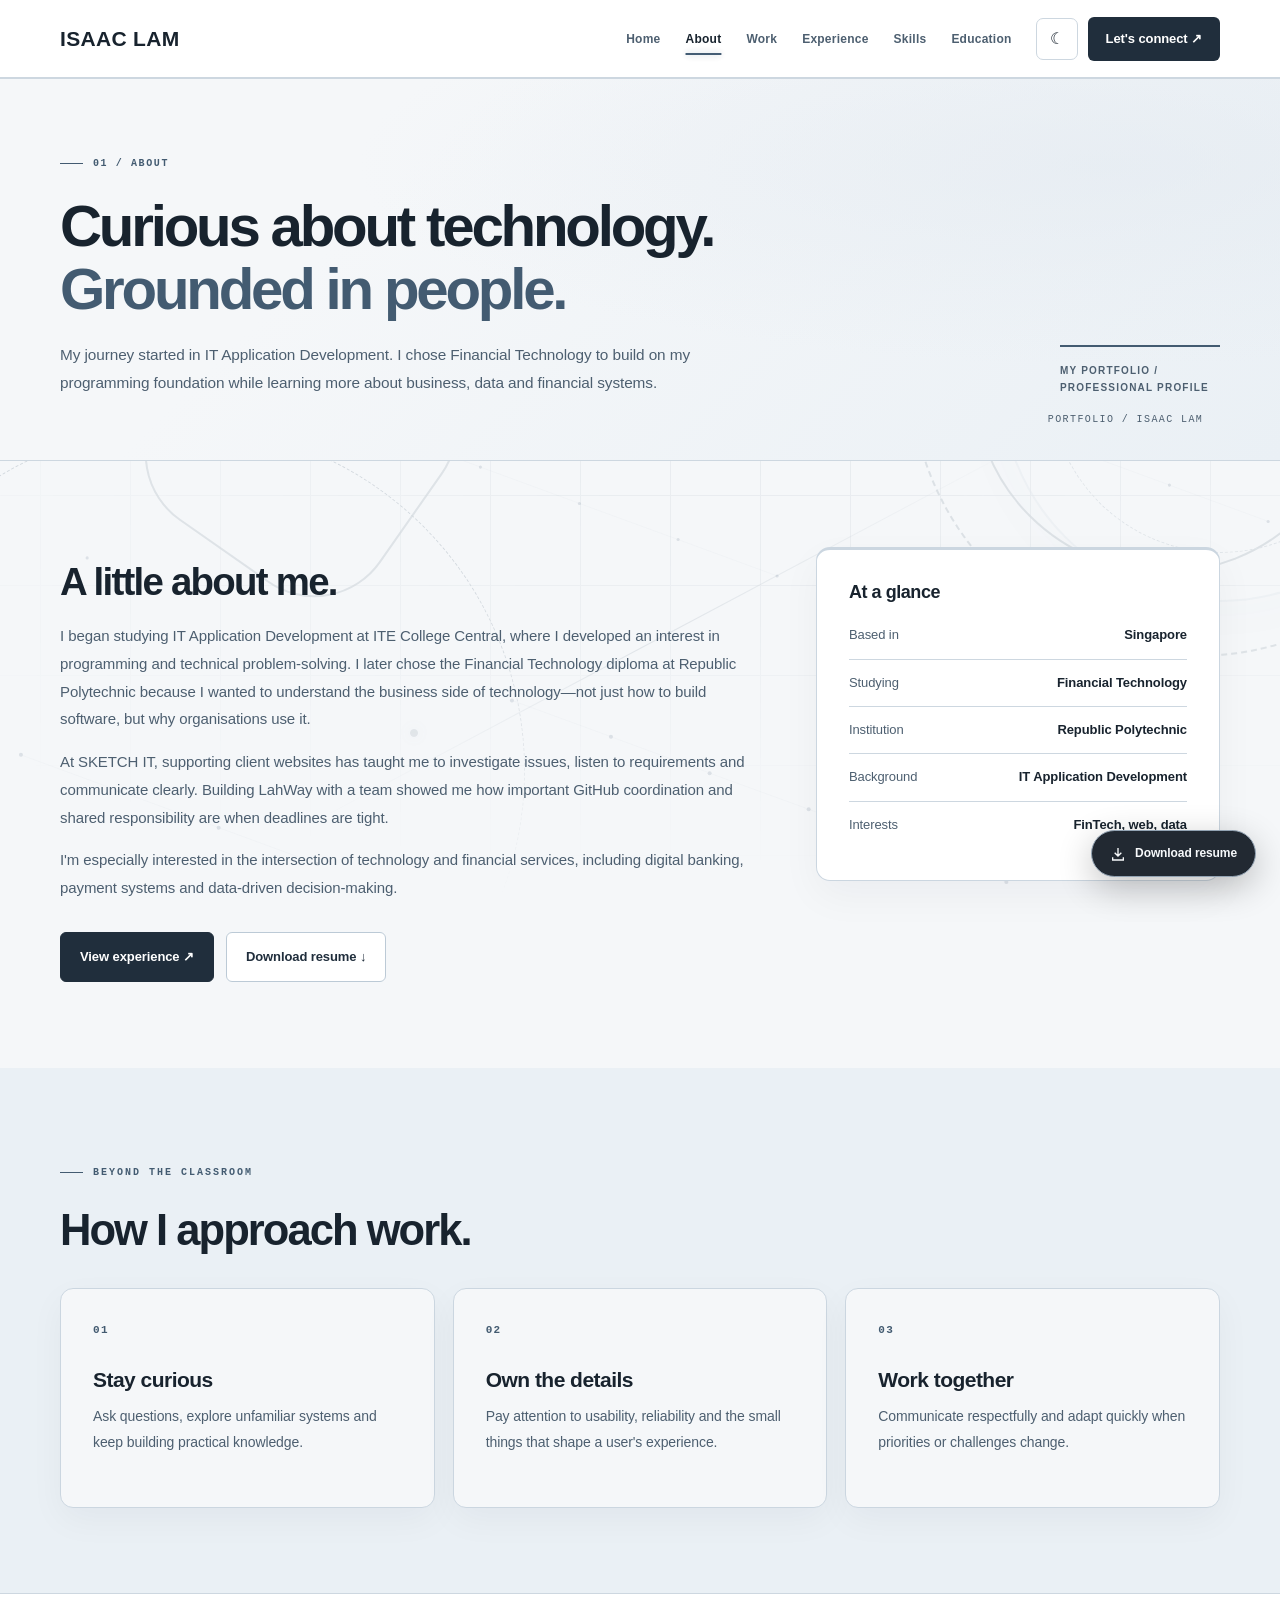
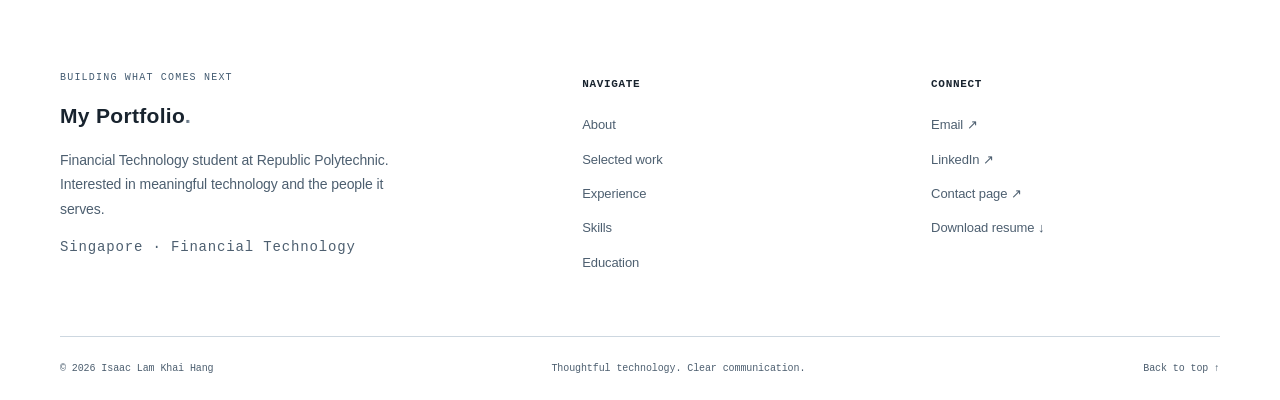
==== commit 3a6690d3: "Update portfolio design" ====
--- a/about.html
+++ b/about.html
@@ -1,19 +1,19 @@
-<!doctype html>
+<!DOCTYPE html>
+
 <html lang="en">
 <head>
-  <meta charset="utf-8">
-  <meta name="viewport" content="width=device-width, initial-scale=1">
-  <meta name="color-scheme" content="light dark">
-  <meta property="og:type" content="website">
-  <meta property="og:site_name" content="My Portfolio">
-  <meta property="og:title" content="Isaac Lam | My Portfolio">
-  <meta property="og:description" content="Learn about Isaac Lam, a Financial Technology student with a background in IT application development and client website support.">
-  <meta name="twitter:card" content="summary">
-  
-  <meta name="theme-color" content="#F6F7F8">
-  <meta name="description" content="Learn about Isaac Lam, a Financial Technology student with a background in IT application development and client website support.">
-  <title>About | Isaac Lam</title>
-  <script>
+<meta charset="utf-8"/>
+<meta content="width=device-width, initial-scale=1" name="viewport"/>
+<meta content="light dark" name="color-scheme"/>
+<meta content="website" property="og:type"/>
+<meta content="My Portfolio" property="og:site_name"/>
+<meta content="Isaac Lam | My Portfolio" property="og:title"/>
+<meta content="Learn about Isaac Lam, a Financial Technology student with a background in IT application development and client website support." property="og:description"/>
+<meta content="summary" name="twitter:card"/>
+<meta content="#F6F7F8" name="theme-color"/>
+<meta content="Learn about Isaac Lam, a Financial Technology student with a background in IT application development and client website support." name="description"/>
+<title>About | Isaac Lam</title>
+<script>
     (() => {
       let saved=null;
       try { saved=localStorage.getItem('isaac-theme'); } catch(e) {}
@@ -21,7 +21,7 @@
         ?saved:(matchMedia('(prefers-color-scheme: dark)').matches?'dark':'light');
     })();
   </script>
-  <style>
+<style>
 
 :root {
   color-scheme: light;
@@ -927,42 +927,111 @@
  .card,.project,.detail-box,.contact-link,.btn,.desktop-nav a:after{transition:none!important}
 }
 
+
+/* Mobile navigation panel fix — intentionally scoped to navigation only. */
+@media (max-width: 980px) {
+  header { overflow: visible !important; isolation: isolate; }
+  header .mobile-nav {
+    display: none !important;
+    position: absolute !important;
+    top: 100% !important;
+    left: 0 !important;
+    right: 0 !important;
+    width: 100% !important;
+    height: auto !important;
+    max-height: calc(100dvh - var(--site-header-height, 78px) - 12px) !important;
+    overflow-y: auto !important;
+    overscroll-behavior: contain;
+    z-index: 999 !important;
+    box-sizing: border-box !important;
+    margin: 0 !important;
+    padding: 12px max(20px, calc((100vw - 1160px) / 2)) 20px !important;
+    background: var(--nav, var(--surface)) !important;
+    color: var(--ink) !important;
+    border-top: 1px solid var(--line) !important;
+    border-bottom: 1px solid var(--line) !important;
+    box-shadow: 0 22px 42px rgba(0, 0, 0, .23) !important;
+    backdrop-filter: none !important;
+    -webkit-backdrop-filter: none !important;
+  }
+  header .mobile-nav.open {
+    display: flex !important;
+    flex-direction: column !important;
+    align-items: stretch !important;
+    gap: 3px !important;
+  }
+  header .mobile-nav a {
+    display: block !important;
+    flex: 0 0 auto !important;
+    padding: 13px 15px !important;
+    margin: 0 !important;
+    border-radius: 9px !important;
+    color: var(--ink) !important;
+    background: transparent !important;
+    text-decoration: none !important;
+    line-height: 1.35 !important;
+    font-size: 15px !important;
+    font-weight: 650 !important;
+    position: relative;
+    transition: background-color .2s ease, color .2s ease !important;
+  }
+  header .mobile-nav a:hover,
+  header .mobile-nav a:focus-visible {
+    background: var(--surface-2, var(--accent-soft)) !important;
+    color: var(--ink) !important;
+    transform: none !important;
+  }
+  header .mobile-nav a[aria-current="page"] {
+    background: var(--surface-2, var(--accent-soft)) !important;
+    color: var(--ink) !important;
+    box-shadow: inset 3px 0 0 var(--accent) !important;
+  }
+}
+@media (max-width: 760px) {
+  header .mobile-nav {max-height: calc(100dvh - var(--site-header-height, 68px) - 12px) !important;}
+}
+@media (prefers-reduced-motion: reduce) {
+  header .mobile-nav a {transition: none !important;}
+}
+
 </style>
-<link rel="icon" type="image/svg+xml" href="assets/favicon.svg">
-</head>
+<link href="assets/favicon.svg" rel="icon" type="image/svg+xml"/>
+<style data-project-update="true">
+.project-art.with-shot{padding:0;min-height:230px;background:var(--surface-2)}.project-art.with-shot:before,.project-art.with-shot:after{display:none}.project-art.with-shot img{width:100%;height:100%;min-height:230px;max-height:310px;object-fit:cover;object-position:center;display:block}.case-study-content{max-width:1000px;margin:0 auto;padding:58px 0 95px}.case-study-content h2{font-size:clamp(24px,3vw,36px);margin:45px 0 16px}.case-study-content h3{margin:0 0 10px}.case-study-content p,.case-study-content li{line-height:1.85}.case-study-content ul{padding-left:24px}.case-study-content .case-lead{font-size:clamp(17px,2vw,21px);max-width:850px}.case-hero-shot{width:100%;height:auto;display:block;border:1px solid var(--line);border-radius:16px;margin:32px 0}.case-columns{display:grid;grid-template-columns:repeat(2,minmax(0,1fr));gap:22px}.case-panel{background:var(--surface);border:1px solid var(--line);padding:28px;border-radius:14px}.case-actions{display:flex;gap:12px;flex-wrap:wrap;margin-top:24px}.case-small{font-size:13px;color:var(--muted)}@media(max-width:700px){.case-columns{grid-template-columns:1fr}.case-study-content{padding:34px 0 65px}.case-panel{padding:20px}}
+</style></head>
 <body class="page-about">
 <a class="skip-link" href="#main">Skip to main content</a>
-  <div class="ambient-scene" aria-hidden="true">
-    <div class="ambient-grid"></div><div class="ambient-orbit"></div><div class="ambient-orbit two"></div>
-    <div class="ambient-ring"></div><div class="ambient-line"></div><div class="ambient-line two"></div>
-    <div class="ambient-accent"></div><div class="ambient-accent two"></div><div class="ambient-node a"></div><div class="ambient-node b"></div><div class="ambient-node c"></div>
-  </div>
-  <a class="skip" href="#main">Skip to content</a>
-  <header>
-    <div class="container nav-shell">
-      <a class="wordmark" href="index.html" aria-label="Isaac Lam, homepage">ISAAC LAM</a>
-      <nav class="desktop-nav" aria-label="Main navigation"><a href="index.html">Home</a><a href="about.html" aria-current="page">About</a><a href="projects.html">Work</a><a href="experience.html">Experience</a><a href="skills.html">Skills</a><a href="education.html">Education</a></nav>
-      <div class="nav-right">
-        <button class="icon-btn" data-theme-toggle type="button" aria-label="Switch colour theme" title="Toggle light and dark mode"><span data-theme-icon aria-hidden="true">◐</span></button>
-        <a class="nav-cta" href="contact.html">Let's connect ↗</a>
-        <button class="icon-btn menu-btn" type="button" data-menu-btn aria-label="Toggle navigation" aria-expanded="false" aria-controls="mobile-nav"><span aria-hidden="true">☰</span></button>
-      </div>
-    </div>
-    <nav id="mobile-nav" class="mobile-nav" data-menu aria-label="Mobile navigation"><a href="index.html">Home</a><a href="about.html" aria-current="page">About</a><a href="projects.html">Work</a><a href="experience.html">Experience</a><a href="skills.html">Skills</a><a href="education.html">Education</a><a href="contact.html">Contact</a></nav>
-    <div class="progress" aria-hidden="true"></div>
-  </header>
-  <main id="main">
-<section class="page-top"><div class="container"><span class="eyebrow">01 / About</span><h1>Curious about technology.<br><span class="accent">Grounded in people.</span></h1><p>I'm a Financial Technology student who enjoys understanding how systems work and making them more useful for the people who rely on them.</p></div></section><section class="section"><div class="container two-col"><div class="prose reveal"><h2>A little about me.</h2><p>I'm currently pursuing a Diploma in Financial Technology at Republic Polytechnic. Before that, I studied IT Application Development at ITE College Central.</p><p>Through my work at SKETCH IT, I've gained experience maintaining client websites, handling technical issues and communicating with stakeholders. That has taught me that good technology is about more than writing code: it needs to be dependable, understandable and useful.</p><p>I'm especially interested in the intersection of technology and financial services, including digital banking, payment systems and data-driven decision-making.</p><div class="actions"><a class="btn primary" href="experience.html">View experience ↗</a><a class="btn secondary" href="assets/isaac-lam-resume.pdf" download>Download résumé ↓</a></div></div><aside class="detail-box reveal"><h3>At a glance</h3><div class="fact"><span>Based in</span><span>Singapore</span></div><div class="fact"><span>Studying</span><span>Financial Technology</span></div><div class="fact"><span>Institution</span><span>Republic Polytechnic</span></div><div class="fact"><span>Background</span><span>IT Application Development</span></div><div class="fact"><span>Interests</span><span>FinTech, web, data</span></div></aside></div></section><section class="section alt"><div class="container"><div class="section-heading"><div><span class="eyebrow">Beyond the classroom</span><h2>How I approach work.</h2></div></div><div class="grid three"><div class="card reveal"><div class="number">01</div><h3>Stay curious</h3><p>Ask questions, explore unfamiliar systems and keep building practical knowledge.</p></div><div class="card reveal"><div class="number">02</div><h3>Own the details</h3><p>Pay attention to usability, reliability and the small things that shape a user's experience.</p></div><div class="card reveal"><div class="number">03</div><h3>Work together</h3><p>Communicate respectfully and adapt quickly when priorities or challenges change.</p></div></div></div></section>
-  </main>
-  <footer>
-    <div class="container footer-main">
-      <div><div class="footer-kicker">BUILDING WHAT COMES NEXT</div><a href="index.html" class="wordmark">My Portfolio<span class="mark-accent">.</span></a><p>Financial Technology student at Republic Polytechnic. Interested in meaningful technology and the people it serves.</p><p class="note">Singapore · FinTech internship opportunities</p></div>
-      <div><h4>Navigate</h4><div class="footer-links"><a href="about.html">About</a><a href="projects.html">Selected work</a><a href="experience.html">Experience</a><a href="skills.html">Skills</a><a href="education.html">Education</a></div></div>
-      <div><h4>Connect</h4><div class="footer-links"><a href="mailto:isaaclam05@gmail.com">Email ↗</a><a href="https://www.linkedin.com/in/isaac-lam-khai-hang/" target="_blank" rel="noopener noreferrer">LinkedIn ↗</a><a href="contact.html">Contact page ↗</a><a href="assets/isaac-lam-resume.pdf" download>Download résumé ↓</a></div></div>
-    </div>
-    <div class="container footer-bottom"><span>© 2026 Isaac Lam Khai Hang</span><span>Thoughtful technology. Clear communication.</span><a href="#main">Back to top ↑</a></div>
-  </footer>
-  <script>
+<div aria-hidden="true" class="ambient-scene">
+<div class="ambient-grid"></div><div class="ambient-orbit"></div><div class="ambient-orbit two"></div>
+<div class="ambient-ring"></div><div class="ambient-line"></div><div class="ambient-line two"></div>
+<div class="ambient-accent"></div><div class="ambient-accent two"></div><div class="ambient-node a"></div><div class="ambient-node b"></div><div class="ambient-node c"></div>
+</div>
+<a class="skip" href="#main">Skip to content</a>
+<header>
+<div class="container nav-shell">
+<a aria-label="Isaac Lam, homepage" class="wordmark" href="index.html">ISAAC LAM</a>
+<nav aria-label="Main navigation" class="desktop-nav"><a href="index.html">Home</a><a aria-current="page" href="about.html">About</a><a href="projects.html">Work</a><a href="experience.html">Experience</a><a href="skills.html">Skills</a><a href="education.html">Education</a></nav>
+<div class="nav-right">
+<button aria-label="Switch colour theme" class="icon-btn" data-theme-toggle="" title="Toggle light and dark mode" type="button"><span aria-hidden="true" data-theme-icon="">◐</span></button>
+<a class="nav-cta" href="contact.html">Let's connect ↗</a>
+<button aria-controls="mobile-nav" aria-expanded="false" aria-label="Toggle navigation" class="icon-btn menu-btn" data-menu-btn="" type="button"><span aria-hidden="true">☰</span></button>
+</div>
+</div>
+<nav aria-label="Mobile navigation" class="mobile-nav" data-menu="" id="mobile-nav"><a href="index.html">Home</a><a aria-current="page" href="about.html">About</a><a href="projects.html">Work</a><a href="experience.html">Experience</a><a href="skills.html">Skills</a><a href="education.html">Education</a><a href="contact.html">Contact</a></nav>
+<div aria-hidden="true" class="progress"></div>
+</header>
+<main id="main">
+<section class="page-top"><div class="container"><span class="eyebrow">01 / About</span><h1>Curious about technology.<br/><span class="accent">Grounded in people.</span></h1><p>My journey started in IT Application Development. I chose Financial Technology to build on my programming foundation while learning more about business, data and financial systems.</p></div></section><section class="section"><div class="container two-col"><div class="prose reveal"><h2>A little about me.</h2><p>I began studying IT Application Development at ITE College Central, where I developed an interest in programming and technical problem-solving. I later chose the Financial Technology diploma at Republic Polytechnic because I wanted to understand the business side of technology—not just how to build software, but why organisations use it.</p><p>At SKETCH IT, supporting client websites has taught me to investigate issues, listen to requirements and communicate clearly. Building LahWay with a team showed me how important GitHub coordination and shared responsibility are when deadlines are tight.</p><p>I'm especially interested in the intersection of technology and financial services, including digital banking, payment systems and data-driven decision-making.</p><div class="actions"><a class="btn primary" href="experience.html">View experience ↗</a><a class="btn secondary" download="" href="assets/isaac-lam-resume.pdf">Download resume ↓</a></div></div><aside class="detail-box reveal"><h3>At a glance</h3><div class="fact"><span>Based in</span><span>Singapore</span></div><div class="fact"><span>Studying</span><span>Financial Technology</span></div><div class="fact"><span>Institution</span><span>Republic Polytechnic</span></div><div class="fact"><span>Background</span><span>IT Application Development</span></div><div class="fact"><span>Interests</span><span>FinTech, web, data</span></div></aside></div></section><section class="section alt"><div class="container"><div class="section-heading"><div><span class="eyebrow">Beyond the classroom</span><h2>How I approach work.</h2></div></div><div class="grid three"><div class="card reveal"><div class="number">01</div><h3>Stay curious</h3><p>Ask questions, explore unfamiliar systems and keep building practical knowledge.</p></div><div class="card reveal"><div class="number">02</div><h3>Own the details</h3><p>Pay attention to usability, reliability and the small things that shape a user's experience.</p></div><div class="card reveal"><div class="number">03</div><h3>Work together</h3><p>Communicate respectfully and adapt quickly when priorities or challenges change.</p></div></div></div></section>
+</main>
+<footer>
+<div class="container footer-main">
+<div><div class="footer-kicker">BUILDING WHAT COMES NEXT</div><a class="wordmark" href="index.html">My Portfolio<span class="mark-accent">.</span></a><p>Financial Technology student at Republic Polytechnic. Interested in meaningful technology and the people it serves.</p><p class="note">Singapore · Financial Technology</p></div>
+<div><h4>Navigate</h4><div class="footer-links"><a href="about.html">About</a><a href="projects.html">Selected work</a><a href="experience.html">Experience</a><a href="skills.html">Skills</a><a href="education.html">Education</a></div></div>
+<div><h4>Connect</h4><div class="footer-links"><a href="mailto:isaaclam05@gmail.com">Email ↗</a><a href="https://www.linkedin.com/in/isaac-lam-khai-hang/" rel="noopener noreferrer" target="_blank">LinkedIn ↗</a><a href="contact.html">Contact page ↗</a><a download="" href="assets/isaac-lam-resume.pdf">Download resume ↓</a></div></div>
+</div>
+<div class="container footer-bottom"><span>© 2026 Isaac Lam Khai Hang</span><span>Thoughtful technology. Clear communication.</span><a href="#main">Back to top ↑</a></div>
+</footer>
+<script>
 
 (() => {
   const root=document.documentElement;
@@ -1125,7 +1194,7 @@
 // Magnetic primary buttons: small movement only, mouse/trackpad only.
 if(fine.matches&&!reduced.matches){document.querySelectorAll('.hero-actions .btn,.recruiter-cta .btn').forEach(el=>{el.addEventListener('pointermove',e=>{const r=el.getBoundingClientRect();const x=(e.clientX-r.left-r.width/2)/r.width;const y=(e.clientY-r.top-r.height/2)/r.height;el.style.transform=`translate(${x*9}px,${y*7}px)`;},{passive:true});el.addEventListener('pointerleave',()=>{el.style.transform=''});el.addEventListener('blur',()=>{el.style.transform=''});});}
 // A persistent, direct resume link; no fabricated information or external dependency.
-if(!document.querySelector('.premium-sticky-resume')){const a=document.createElement('a');a.className='premium-sticky-resume';a.href='assets/isaac-lam-resume.pdf';a.download='Isaac-Lam-Resume.pdf';a.setAttribute('aria-label','Download Isaac Lam résumé PDF');a.innerHTML='<svg viewBox="0 0 24 24" fill="none" stroke="currentColor" stroke-width="2" aria-hidden="true"><path d="M12 3v12m-5-5 5 5 5-5M4 17v4h16v-4"/></svg><span>Download résumé</span>';body.append(a);}
+if(!document.querySelector('.premium-sticky-resume')){const a=document.createElement('a');a.className='premium-sticky-resume';a.href='assets/isaac-lam-resume.pdf';a.download='Isaac-Lam-Resume.pdf';a.setAttribute('aria-label','Download Isaac Lam resume PDF');a.innerHTML='<svg viewBox="0 0 24 24" fill="none" stroke="currentColor" stroke-width="2" aria-hidden="true"><path d="M12 3v12m-5-5 5 5 5-5M4 17v4h16v-4"/></svg><span>Download resume</span>';body.append(a);}
 })();
 </script>
 </body>
